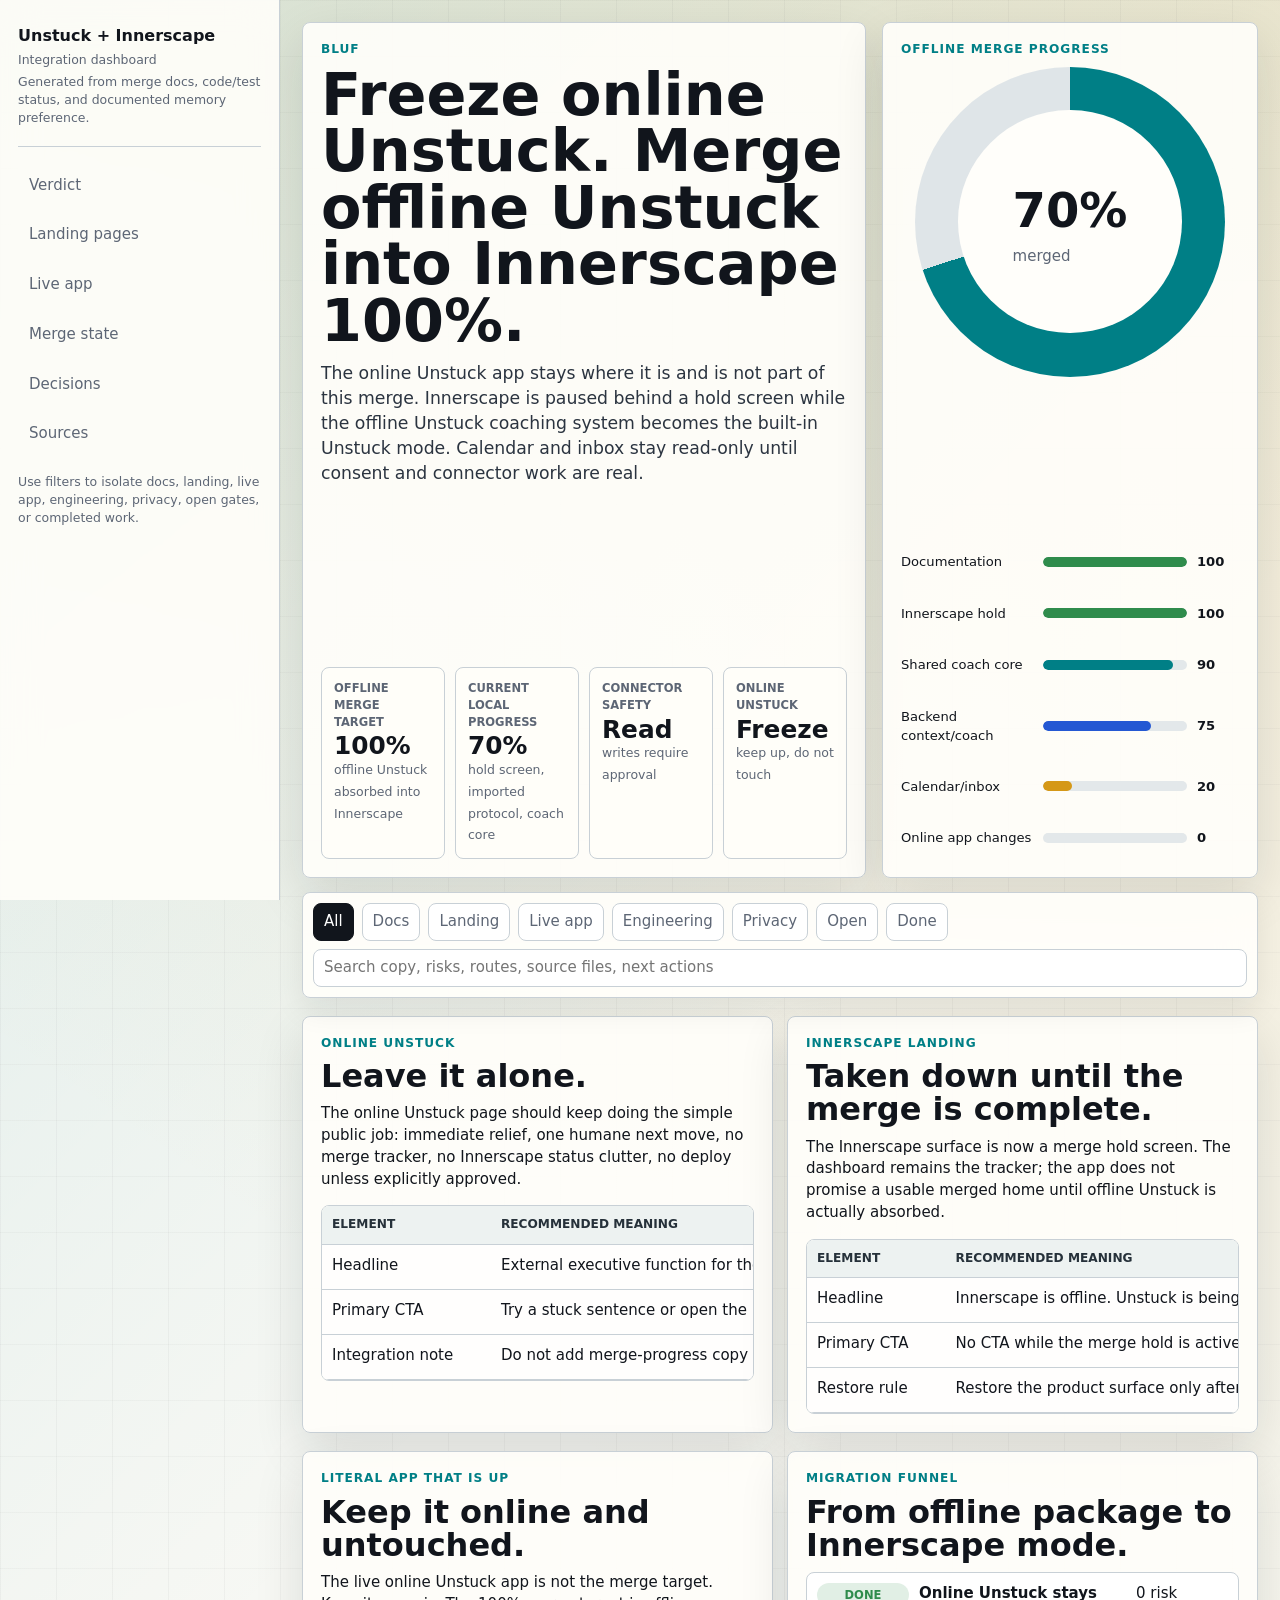
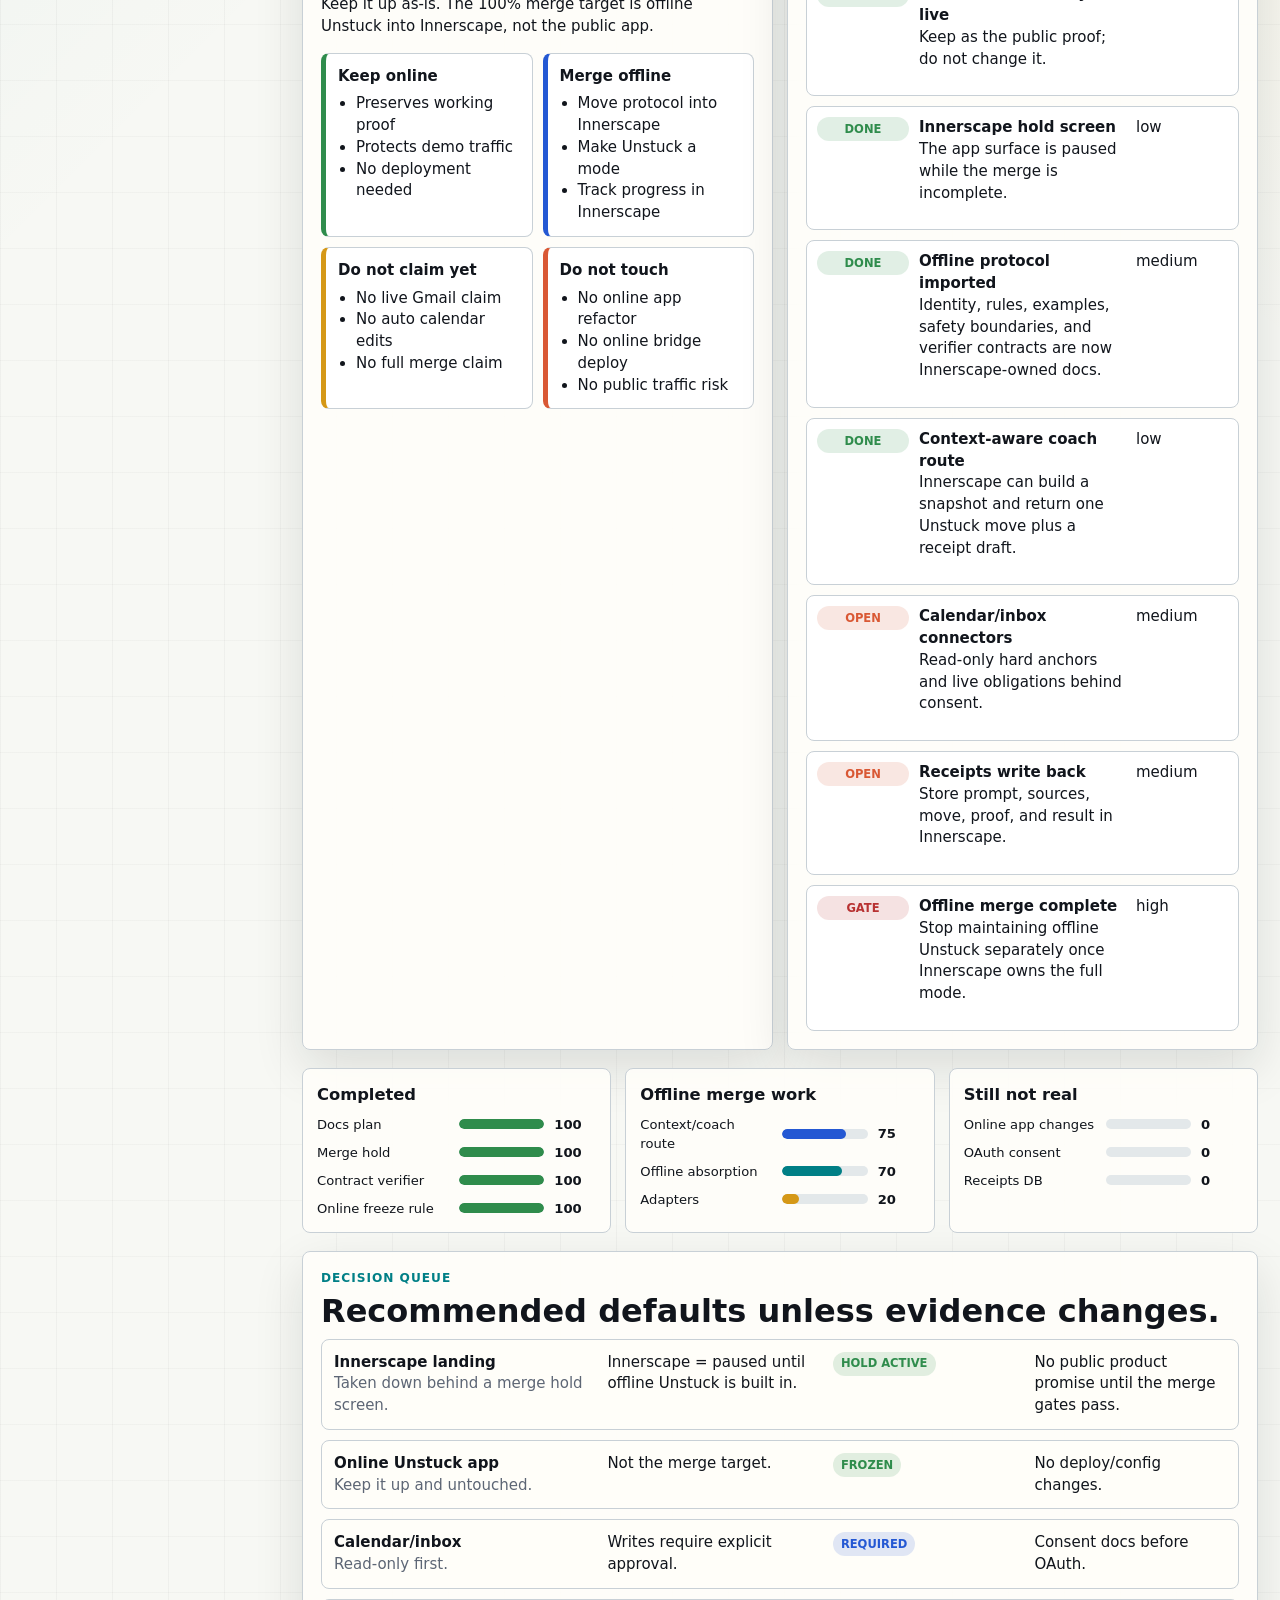
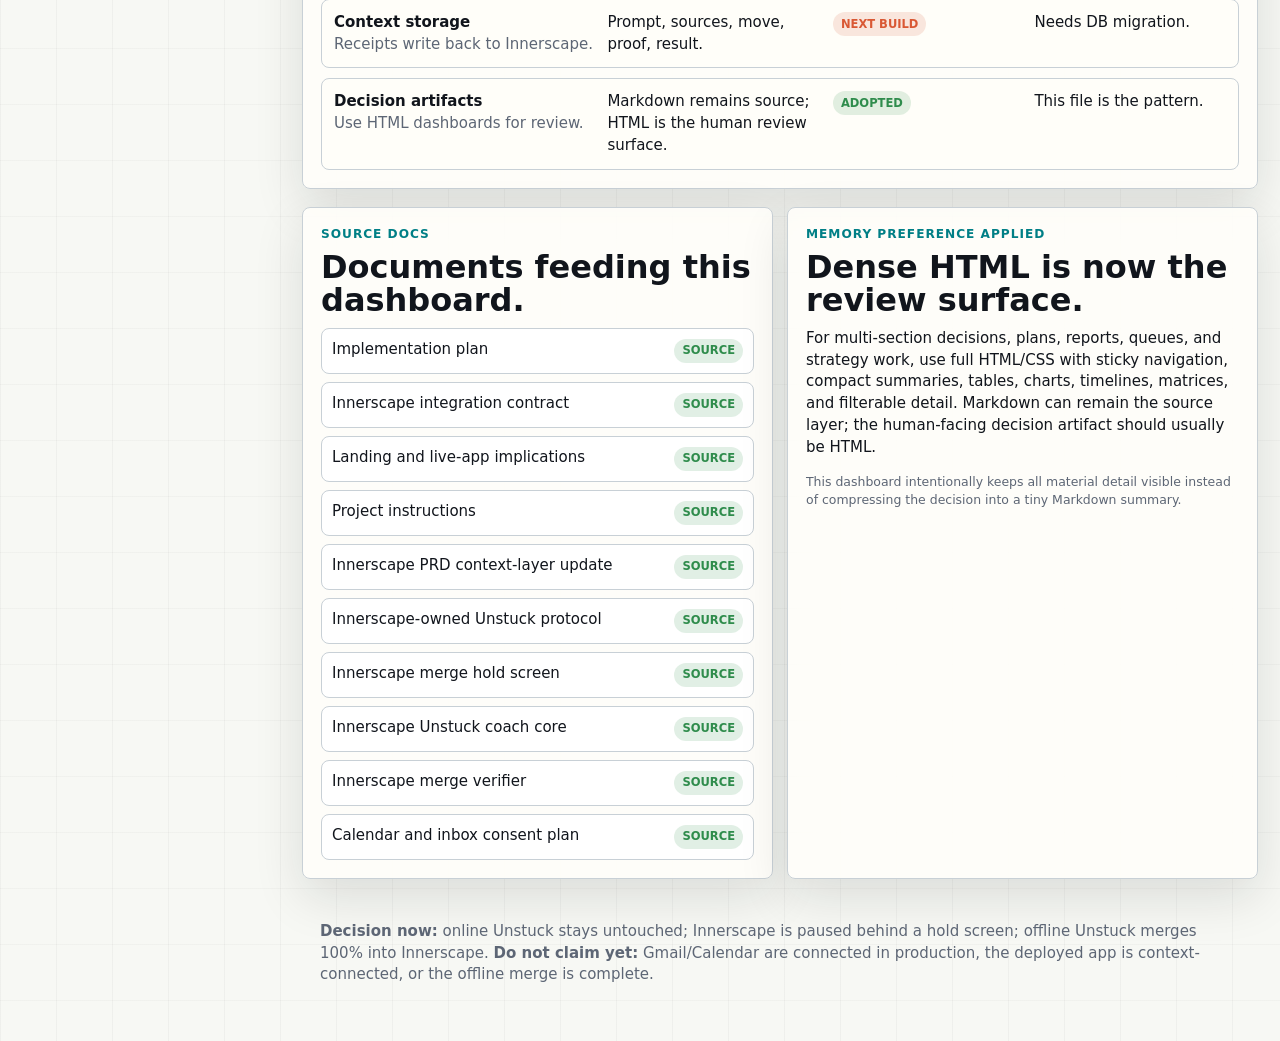
==== docs/integration-dashboard.html @ 38391c24 "docs: track innerscape hold for unstuck merge" ====
<!doctype html>
<html lang="en">
  <head>
    <meta charset="utf-8">
    <meta name="viewport" content="width=device-width, initial-scale=1">
    <title>Unstuck + Innerscape Integration Dashboard</title>
    <meta name="description" content="Filterable decision dashboard for the Unstuck Coach and Innerscape merge, landing pages, live app implications, documentation status, and implementation gates.">
    <style>
      :root {
        color-scheme: light;
        --bg: #f7f8f4;
        --paper: #fffefa;
        --ink: #11151c;
        --muted: #5d6675;
        --line: #c8d0d6;
        --line-strong: #74808a;
        --teal: #007f86;
        --blue: #2458d3;
        --saffron: #d59817;
        --coral: #d95834;
        --green: #2f8c4c;
        --red: #b83232;
        --violet: #6647a3;
        --shadow: 0 18px 50px rgba(17, 21, 28, 0.12);
        --radius: 8px;
        font-family: "Avenir Next", "Segoe UI", system-ui, sans-serif;
        letter-spacing: 0;
      }

      * {
        box-sizing: border-box;
      }

      html {
        scroll-behavior: smooth;
      }

      body {
        margin: 0;
        min-width: 320px;
        background:
          linear-gradient(90deg, rgba(17, 21, 28, 0.035) 1px, transparent 1px) 0 0 / 56px 56px,
          linear-gradient(180deg, rgba(17, 21, 28, 0.028) 1px, transparent 1px) 0 0 / 56px 56px,
          linear-gradient(135deg, rgba(0, 127, 134, 0.12), transparent 34%),
          linear-gradient(215deg, rgba(213, 152, 23, 0.16), transparent 38%),
          var(--bg);
        color: var(--ink);
        font-size: 15px;
        line-height: 1.45;
      }

      a {
        color: inherit;
      }

      button,
      input {
        font: inherit;
      }

      :focus-visible {
        outline: 3px solid rgba(36, 88, 211, 0.75);
        outline-offset: 3px;
      }

      .shell {
        display: grid;
        grid-template-columns: 280px minmax(0, 1fr);
        min-height: 100vh;
      }

      .rail {
        position: sticky;
        top: 0;
        height: 100vh;
        padding: 24px 18px;
        border-right: 1px solid var(--line);
        background: rgba(255, 254, 250, 0.9);
        backdrop-filter: blur(18px);
        overflow: auto;
      }

      .brand {
        display: grid;
        gap: 4px;
        padding-bottom: 18px;
        border-bottom: 1px solid var(--line);
      }

      .brand strong {
        font-size: 1rem;
      }

      .brand span,
      .rail-note,
      .fineprint {
        color: var(--muted);
        font-size: 0.78rem;
      }

      .rail nav {
        display: grid;
        gap: 8px;
        margin: 18px 0;
      }

      .rail a {
        padding: 9px 10px;
        border: 1px solid transparent;
        border-radius: var(--radius);
        text-decoration: none;
        color: var(--muted);
      }

      .rail a:hover {
        border-color: var(--line);
        background: #fff;
        color: var(--ink);
      }

      .content {
        padding: 22px;
      }

      .hero {
        display: grid;
        grid-template-columns: minmax(0, 1.2fr) minmax(360px, 0.8fr);
        gap: 16px;
        min-height: calc(100vh - 44px);
      }

      .panel,
      .summary-tile,
      .table-wrap,
      .decision-row,
      .chart-panel {
        border: 1px solid var(--line);
        border-radius: var(--radius);
        background: rgba(255, 254, 250, 0.92);
        box-shadow: var(--shadow);
      }

      .panel {
        padding: 18px;
      }

      .hero-main {
        display: flex;
        flex-direction: column;
        justify-content: space-between;
        min-height: 540px;
      }

      .kicker {
        margin: 0 0 8px;
        color: var(--teal);
        font-size: 0.76rem;
        font-weight: 800;
        letter-spacing: 0.08em;
        text-transform: uppercase;
      }

      h1,
      h2,
      h3,
      p {
        margin-top: 0;
      }

      h1 {
        max-width: 860px;
        margin-bottom: 12px;
        font-size: clamp(2.15rem, 4.6vw, 5.4rem);
        line-height: 0.96;
        letter-spacing: 0;
      }

      h2 {
        margin-bottom: 10px;
        font-size: clamp(1.55rem, 2.5vw, 2.8rem);
        line-height: 1.04;
      }

      h3 {
        margin-bottom: 8px;
        font-size: 1.02rem;
      }

      .lede {
        max-width: 820px;
        color: #2b3440;
        font-size: clamp(1rem, 1.35vw, 1.25rem);
      }

      .verdict-grid {
        display: grid;
        grid-template-columns: repeat(4, minmax(0, 1fr));
        gap: 10px;
        margin-top: 18px;
      }

      .summary-tile {
        padding: 12px;
        box-shadow: none;
      }

      .summary-tile span {
        display: block;
        color: var(--muted);
        font-size: 0.72rem;
        font-weight: 700;
        text-transform: uppercase;
      }

      .summary-tile strong {
        display: block;
        margin-top: 4px;
        font-size: 1.55rem;
        line-height: 1;
      }

      .summary-tile small {
        color: var(--muted);
      }

      .status-stack {
        display: grid;
        gap: 12px;
      }

      .progress-ring {
        --pct: 42;
        position: relative;
        width: min(310px, 100%);
        aspect-ratio: 1;
        margin: 4px auto 12px;
        border-radius: 50%;
        background: conic-gradient(var(--teal) calc(var(--pct) * 1%), #dfe5e8 0);
        display: grid;
        place-items: center;
      }

      .progress-ring::before {
        content: "";
        width: 72%;
        aspect-ratio: 1;
        border-radius: 50%;
        background: var(--paper);
        position: absolute;
      }

      .progress-ring strong {
        position: relative;
        z-index: 1;
        font-size: 3rem;
      }

      .progress-ring span {
        position: relative;
        z-index: 1;
        display: block;
        color: var(--muted);
      }

      .bars {
        display: grid;
        gap: 9px;
      }

      .bar-row {
        display: grid;
        grid-template-columns: 132px 1fr 42px;
        gap: 10px;
        align-items: center;
        font-size: 0.82rem;
      }

      .bar {
        height: 10px;
        border-radius: 999px;
        background: #e3e8ea;
        overflow: hidden;
      }

      .bar span {
        display: block;
        width: var(--value);
        height: 100%;
        border-radius: inherit;
        background: var(--color, var(--teal));
      }

      .toolbar {
        position: sticky;
        top: 0;
        z-index: 5;
        display: flex;
        flex-wrap: wrap;
        gap: 8px;
        align-items: center;
        margin: 14px 0;
        padding: 10px;
        border: 1px solid var(--line);
        border-radius: var(--radius);
        background: rgba(255, 254, 250, 0.94);
        box-shadow: 0 12px 30px rgba(17, 21, 28, 0.08);
        backdrop-filter: blur(18px);
      }

      .toolbar button {
        min-height: 34px;
        padding: 7px 10px;
        border: 1px solid var(--line);
        border-radius: var(--radius);
        background: #fff;
        color: var(--muted);
        cursor: pointer;
      }

      .toolbar button[aria-pressed="true"] {
        border-color: var(--ink);
        background: var(--ink);
        color: #fff;
      }

      .toolbar input {
        min-width: min(340px, 100%);
        flex: 1;
        min-height: 34px;
        padding: 7px 10px;
        border: 1px solid var(--line);
        border-radius: var(--radius);
        background: #fff;
      }

      .section {
        margin-top: 18px;
      }

      .grid-2 {
        display: grid;
        grid-template-columns: repeat(2, minmax(0, 1fr));
        gap: 14px;
      }

      .grid-3 {
        display: grid;
        grid-template-columns: repeat(3, minmax(0, 1fr));
        gap: 14px;
      }

      .chart-panel {
        padding: 14px;
        box-shadow: none;
      }

      .matrix {
        display: grid;
        grid-template-columns: 1fr 1fr;
        gap: 10px;
      }

      .quadrant {
        min-height: 142px;
        padding: 12px;
        border: 1px solid var(--line);
        border-left: 5px solid var(--color);
        border-radius: var(--radius);
        background: #fff;
      }

      .quadrant strong {
        display: block;
        margin-bottom: 6px;
      }

      .quadrant ul {
        margin: 0;
        padding-left: 18px;
      }

      .timeline {
        display: grid;
        gap: 10px;
      }

      .timeline-item {
        display: grid;
        grid-template-columns: 92px 1fr 92px;
        gap: 10px;
        align-items: start;
        padding: 10px;
        border: 1px solid var(--line);
        border-radius: var(--radius);
        background: #fff;
      }

      .pill {
        display: inline-flex;
        align-items: center;
        justify-content: center;
        min-height: 24px;
        padding: 3px 8px;
        border-radius: 999px;
        background: #e7ecef;
        color: var(--ink);
        font-size: 0.72rem;
        font-weight: 800;
        text-transform: uppercase;
      }

      .pill.done {
        background: rgba(47, 140, 76, 0.14);
        color: var(--green);
      }

      .pill.open {
        background: rgba(213, 88, 52, 0.14);
        color: var(--coral);
      }

      .pill.blocked {
        background: rgba(184, 50, 50, 0.14);
        color: var(--red);
      }

      .pill.next {
        background: rgba(36, 88, 211, 0.14);
        color: var(--blue);
      }

      .decision-list {
        display: grid;
        gap: 10px;
      }

      .decision-row {
        display: grid;
        grid-template-columns: 1.1fr 0.9fr 0.8fr 0.8fr;
        gap: 10px;
        align-items: start;
        padding: 12px;
        box-shadow: none;
      }

      .decision-row p {
        margin-bottom: 0;
        color: var(--muted);
      }

      .table-wrap {
        overflow: auto;
        box-shadow: none;
      }

      table {
        width: 100%;
        border-collapse: collapse;
        min-width: 860px;
      }

      th,
      td {
        padding: 10px;
        border-bottom: 1px solid var(--line);
        text-align: left;
        vertical-align: top;
      }

      th {
        position: sticky;
        top: 0;
        z-index: 1;
        background: #edf2f1;
        color: #26313a;
        font-size: 0.76rem;
        text-transform: uppercase;
      }

      td {
        background: rgba(255, 255, 255, 0.7);
      }

      .source-list {
        display: grid;
        gap: 8px;
      }

      .source-list a {
        display: grid;
        grid-template-columns: 1fr auto;
        gap: 10px;
        padding: 10px;
        border: 1px solid var(--line);
        border-radius: var(--radius);
        background: #fff;
        text-decoration: none;
      }

      .filter-hidden {
        display: none !important;
      }

      .foot {
        margin-top: 24px;
        padding: 18px;
        color: var(--muted);
      }

      @media (max-width: 1080px) {
        .shell {
          grid-template-columns: 1fr;
        }

        .rail {
          position: relative;
          height: auto;
          border-right: 0;
          border-bottom: 1px solid var(--line);
        }

        .rail nav {
          grid-template-columns: repeat(4, minmax(0, 1fr));
        }

        .hero,
        .grid-2,
        .grid-3 {
          grid-template-columns: 1fr;
        }

        .hero-main {
          min-height: auto;
        }
      }

      @media (max-width: 720px) {
        .content {
          padding: 12px;
        }

        .verdict-grid,
        .rail nav {
          grid-template-columns: 1fr 1fr;
        }

        .decision-row,
        .timeline-item {
          grid-template-columns: 1fr;
        }

        .matrix {
          grid-template-columns: 1fr;
        }

        .bar-row {
          grid-template-columns: 1fr;
          gap: 5px;
        }
      }
    </style>
  </head>
  <body>
    <div class="shell">
      <aside class="rail">
        <div class="brand">
          <strong>Unstuck + Innerscape</strong>
          <span>Integration dashboard</span>
          <span>Generated from merge docs, code/test status, and documented memory preference.</span>
        </div>
        <nav aria-label="Dashboard sections">
          <a href="#verdict">Verdict</a>
          <a href="#landing">Landing pages</a>
          <a href="#live-app">Live app</a>
          <a href="#merge">Merge state</a>
          <a href="#decisions">Decisions</a>
          <a href="#sources">Sources</a>
        </nav>
        <p class="rail-note">Use filters to isolate docs, landing, live app, engineering, privacy, open gates, or completed work.</p>
      </aside>

      <main class="content">
        <section id="verdict" class="hero">
          <div class="panel hero-main" data-tags="product landing live engineering privacy open docs">
            <div>
              <p class="kicker">BLUF</p>
              <h1>Freeze online Unstuck. Merge offline Unstuck into Innerscape 100%.</h1>
              <p class="lede">The online Unstuck app stays where it is and is not part of this merge. Innerscape is paused behind a hold screen while the offline Unstuck coaching system becomes the built-in Unstuck mode. Calendar and inbox stay read-only until consent and connector work are real.</p>
            </div>
            <div class="verdict-grid" aria-label="Topline metrics">
              <div class="summary-tile"><span>Offline merge target</span><strong>100%</strong><small>offline Unstuck absorbed into Innerscape</small></div>
              <div class="summary-tile"><span>Current local progress</span><strong>70%</strong><small>hold screen, imported protocol, coach core</small></div>
              <div class="summary-tile"><span>Connector safety</span><strong>Read</strong><small>writes require approval</small></div>
              <div class="summary-tile"><span>Online Unstuck</span><strong>Freeze</strong><small>keep up, do not touch</small></div>
            </div>
          </div>

          <div class="panel status-stack" data-tags="engineering live open">
            <div>
              <p class="kicker">Offline merge progress</p>
              <div class="progress-ring" style="--pct:70" aria-label="70 percent merged">
                <div><strong>70%</strong><span>merged</span></div>
              </div>
            </div>
            <div class="bars" aria-label="Merge readiness bars">
              <div class="bar-row"><span>Documentation</span><div class="bar"><span style="--value:100%;--color:var(--green)"></span></div><strong>100</strong></div>
              <div class="bar-row"><span>Innerscape hold</span><div class="bar"><span style="--value:100%;--color:var(--green)"></span></div><strong>100</strong></div>
              <div class="bar-row"><span>Shared coach core</span><div class="bar"><span style="--value:90%;--color:var(--teal)"></span></div><strong>90</strong></div>
              <div class="bar-row"><span>Backend context/coach</span><div class="bar"><span style="--value:75%;--color:var(--blue)"></span></div><strong>75</strong></div>
              <div class="bar-row"><span>Calendar/inbox</span><div class="bar"><span style="--value:20%;--color:var(--saffron)"></span></div><strong>20</strong></div>
              <div class="bar-row"><span>Online app changes</span><div class="bar"><span style="--value:0%;--color:var(--red)"></span></div><strong>0</strong></div>
            </div>
          </div>
        </section>

        <div class="toolbar" aria-label="Dashboard filters">
          <button type="button" data-filter="all" aria-pressed="true">All</button>
          <button type="button" data-filter="docs" aria-pressed="false">Docs</button>
          <button type="button" data-filter="landing" aria-pressed="false">Landing</button>
          <button type="button" data-filter="live" aria-pressed="false">Live app</button>
          <button type="button" data-filter="engineering" aria-pressed="false">Engineering</button>
          <button type="button" data-filter="privacy" aria-pressed="false">Privacy</button>
          <button type="button" data-filter="open" aria-pressed="false">Open</button>
          <button type="button" data-filter="done" aria-pressed="false">Done</button>
          <input id="search" type="search" placeholder="Search copy, risks, routes, source files, next actions">
        </div>

        <section id="landing" class="section grid-2">
          <div class="panel" data-tags="landing product open docs">
            <p class="kicker">Online Unstuck</p>
            <h2>Leave it alone.</h2>
            <p>The online Unstuck page should keep doing the simple public job: immediate relief, one humane next move, no merge tracker, no Innerscape status clutter, no deploy unless explicitly approved.</p>
            <div class="table-wrap">
              <table>
                <thead><tr><th>Element</th><th>Recommended meaning</th><th>Status</th></tr></thead>
                <tbody>
                  <tr><td>Headline</td><td>External executive function for the moment you are stuck.</td><td><span class="pill done">unchanged</span></td></tr>
                  <tr><td>Primary CTA</td><td>Try a stuck sentence or open the live coach.</td><td><span class="pill done">keep</span></td></tr>
                  <tr><td>Integration note</td><td>Do not add merge-progress copy to the online app.</td><td><span class="pill blocked">freeze</span></td></tr>
                </tbody>
              </table>
            </div>
          </div>

          <div class="panel" data-tags="landing product done docs">
            <p class="kicker">Innerscape landing</p>
            <h2>Taken down until the merge is complete.</h2>
            <p>The Innerscape surface is now a merge hold screen. The dashboard remains the tracker; the app does not promise a usable merged home until offline Unstuck is actually absorbed.</p>
            <div class="table-wrap">
              <table>
                <thead><tr><th>Element</th><th>Recommended meaning</th><th>Status</th></tr></thead>
                <tbody>
                  <tr><td>Headline</td><td>Innerscape is offline. Unstuck is being merged into Innerscape.</td><td><span class="pill done">active</span></td></tr>
                  <tr><td>Primary CTA</td><td>No CTA while the merge hold is active.</td><td><span class="pill blocked">paused</span></td></tr>
                  <tr><td>Restore rule</td><td>Restore the product surface only after the merge gates pass.</td><td><span class="pill open">gate</span></td></tr>
                </tbody>
              </table>
            </div>
          </div>
        </section>

        <section id="live-app" class="section grid-2">
          <div class="panel" data-tags="live product privacy open">
            <p class="kicker">Literal app that is up</p>
            <h2>Keep it online and untouched.</h2>
            <p>The live online Unstuck app is not the merge target. Keep it up as-is. The 100% merge target is offline Unstuck into Innerscape, not the public app.</p>
            <div class="matrix" aria-label="Live app decision matrix">
              <div class="quadrant" style="--color:var(--green)"><strong>Keep online</strong><ul><li>Preserves working proof</li><li>Protects demo traffic</li><li>No deployment needed</li></ul></div>
              <div class="quadrant" style="--color:var(--blue)"><strong>Merge offline</strong><ul><li>Move protocol into Innerscape</li><li>Make Unstuck a mode</li><li>Track progress in Innerscape</li></ul></div>
              <div class="quadrant" style="--color:var(--saffron)"><strong>Do not claim yet</strong><ul><li>No live Gmail claim</li><li>No auto calendar edits</li><li>No full merge claim</li></ul></div>
              <div class="quadrant" style="--color:var(--coral)"><strong>Do not touch</strong><ul><li>No online app refactor</li><li>No online bridge deploy</li><li>No public traffic risk</li></ul></div>
            </div>
          </div>

          <div class="panel" data-tags="live engineering open">
            <p class="kicker">Migration funnel</p>
            <h2>From offline package to Innerscape mode.</h2>
            <div class="timeline">
              <div class="timeline-item"><span class="pill done">done</span><div><strong>Online Unstuck stays live</strong><p>Keep as the public proof; do not change it.</p></div><span>0 risk</span></div>
              <div class="timeline-item"><span class="pill done">done</span><div><strong>Innerscape hold screen</strong><p>The app surface is paused while the merge is incomplete.</p></div><span>low</span></div>
              <div class="timeline-item"><span class="pill done">done</span><div><strong>Offline protocol imported</strong><p>Identity, rules, examples, safety boundaries, and verifier contracts are now Innerscape-owned docs.</p></div><span>medium</span></div>
              <div class="timeline-item"><span class="pill done">done</span><div><strong>Context-aware coach route</strong><p>Innerscape can build a snapshot and return one Unstuck move plus a receipt draft.</p></div><span>low</span></div>
              <div class="timeline-item"><span class="pill open">open</span><div><strong>Calendar/inbox connectors</strong><p>Read-only hard anchors and live obligations behind consent.</p></div><span>medium</span></div>
              <div class="timeline-item"><span class="pill open">open</span><div><strong>Receipts write back</strong><p>Store prompt, sources, move, proof, and result in Innerscape.</p></div><span>medium</span></div>
              <div class="timeline-item"><span class="pill blocked">gate</span><div><strong>Offline merge complete</strong><p>Stop maintaining offline Unstuck separately once Innerscape owns the full mode.</p></div><span>high</span></div>
            </div>
          </div>
        </section>

        <section id="merge" class="section grid-3">
          <div class="chart-panel" data-tags="engineering done"><h3>Completed</h3><div class="bars"><div class="bar-row"><span>Docs plan</span><div class="bar"><span style="--value:100%;--color:var(--green)"></span></div><strong>100</strong></div><div class="bar-row"><span>Merge hold</span><div class="bar"><span style="--value:100%;--color:var(--green)"></span></div><strong>100</strong></div><div class="bar-row"><span>Contract verifier</span><div class="bar"><span style="--value:100%;--color:var(--green)"></span></div><strong>100</strong></div><div class="bar-row"><span>Online freeze rule</span><div class="bar"><span style="--value:100%;--color:var(--green)"></span></div><strong>100</strong></div></div></div>
          <div class="chart-panel" data-tags="engineering open"><h3>Offline merge work</h3><div class="bars"><div class="bar-row"><span>Context/coach route</span><div class="bar"><span style="--value:75%;--color:var(--blue)"></span></div><strong>75</strong></div><div class="bar-row"><span>Offline absorption</span><div class="bar"><span style="--value:70%;--color:var(--teal)"></span></div><strong>70</strong></div><div class="bar-row"><span>Adapters</span><div class="bar"><span style="--value:20%;--color:var(--saffron)"></span></div><strong>20</strong></div></div></div>
          <div class="chart-panel" data-tags="engineering live open privacy"><h3>Still not real</h3><div class="bars"><div class="bar-row"><span>Online app changes</span><div class="bar"><span style="--value:0%;--color:var(--red)"></span></div><strong>0</strong></div><div class="bar-row"><span>OAuth consent</span><div class="bar"><span style="--value:0%;--color:var(--red)"></span></div><strong>0</strong></div><div class="bar-row"><span>Receipts DB</span><div class="bar"><span style="--value:0%;--color:var(--red)"></span></div><strong>0</strong></div></div></div>
        </section>

        <section id="decisions" class="section panel" data-tags="product landing live engineering privacy open docs">
          <p class="kicker">Decision queue</p>
          <h2>Recommended defaults unless evidence changes.</h2>
          <div class="decision-list">
            <div class="decision-row" data-tags="landing done"><div><strong>Innerscape landing</strong><p>Taken down behind a merge hold screen.</p></div><div>Innerscape = paused until offline Unstuck is built in.</div><div><span class="pill done">hold active</span></div><div>No public product promise until the merge gates pass.</div></div>
            <div class="decision-row" data-tags="live open done"><div><strong>Online Unstuck app</strong><p>Keep it up and untouched.</p></div><div>Not the merge target.</div><div><span class="pill done">frozen</span></div><div>No deploy/config changes.</div></div>
            <div class="decision-row" data-tags="privacy open"><div><strong>Calendar/inbox</strong><p>Read-only first.</p></div><div>Writes require explicit approval.</div><div><span class="pill next">required</span></div><div>Consent docs before OAuth.</div></div>
            <div class="decision-row" data-tags="engineering open"><div><strong>Context storage</strong><p>Receipts write back to Innerscape.</p></div><div>Prompt, sources, move, proof, result.</div><div><span class="pill open">next build</span></div><div>Needs DB migration.</div></div>
            <div class="decision-row" data-tags="docs done"><div><strong>Decision artifacts</strong><p>Use HTML dashboards for review.</p></div><div>Markdown remains source; HTML is the human review surface.</div><div><span class="pill done">adopted</span></div><div>This file is the pattern.</div></div>
          </div>
        </section>

        <section id="sources" class="section grid-2">
          <div class="panel" data-tags="docs done">
            <p class="kicker">Source docs</p>
            <h2>Documents feeding this dashboard.</h2>
            <div class="source-list">
              <a href="./plans/2026-06-02-innerscape-unstuck-context-integration.md"><span>Implementation plan</span><span class="pill done">source</span></a>
              <a href="../reference/innerscape-integration.md"><span>Innerscape integration contract</span><span class="pill done">source</span></a>
              <a href="../reference/landing-live-app-implications.md"><span>Landing and live-app implications</span><span class="pill done">source</span></a>
              <a href="../PROJECT_INSTRUCTIONS.md"><span>Project instructions</span><span class="pill done">source</span></a>
              <a href="file:///Users/simongonzalezdecruz/workspaces/kyanite-labs/Innerscape/.worktrees/codex-innerscape-unstuck-context/PRD.md"><span>Innerscape PRD context-layer update</span><span class="pill done">source</span></a>
              <a href="file:///Users/simongonzalezdecruz/workspaces/kyanite-labs/Innerscape/.worktrees/codex-innerscape-unstuck-context/docs/unstuck/README.md"><span>Innerscape-owned Unstuck protocol</span><span class="pill done">source</span></a>
              <a href="file:///Users/simongonzalezdecruz/workspaces/kyanite-labs/Innerscape/.worktrees/codex-innerscape-unstuck-context/apps/mobile/components/MergeHoldScreen.tsx"><span>Innerscape merge hold screen</span><span class="pill done">source</span></a>
              <a href="file:///Users/simongonzalezdecruz/workspaces/kyanite-labs/Innerscape/.worktrees/codex-innerscape-unstuck-context/packages/shared/src/unstuck-coach.ts"><span>Innerscape Unstuck coach core</span><span class="pill done">source</span></a>
              <a href="file:///Users/simongonzalezdecruz/workspaces/kyanite-labs/Innerscape/.worktrees/codex-innerscape-unstuck-context/scripts/verify-unstuck-merge.mjs"><span>Innerscape merge verifier</span><span class="pill done">source</span></a>
              <a href="file:///Users/simongonzalezdecruz/workspaces/kyanite-labs/Innerscape/.worktrees/codex-innerscape-unstuck-context/docs/plans/2026-06-02-calendar-inbox-consent.md"><span>Calendar and inbox consent plan</span><span class="pill done">source</span></a>
            </div>
          </div>

          <div class="panel" data-tags="docs privacy done">
            <p class="kicker">Memory preference applied</p>
            <h2>Dense HTML is now the review surface.</h2>
            <p>For multi-section decisions, plans, reports, queues, and strategy work, use full HTML/CSS with sticky navigation, compact summaries, tables, charts, timelines, matrices, and filterable detail. Markdown can remain the source layer; the human-facing decision artifact should usually be HTML.</p>
            <p class="fineprint">This dashboard intentionally keeps all material detail visible instead of compressing the decision into a tiny Markdown summary.</p>
          </div>
        </section>

        <section class="foot" data-tags="docs">
          <p><strong>Decision now:</strong> online Unstuck stays untouched; Innerscape is paused behind a hold screen; offline Unstuck merges 100% into Innerscape. <strong>Do not claim yet:</strong> Gmail/Calendar are connected in production, the deployed app is context-connected, or the offline merge is complete.</p>
        </section>
      </main>
    </div>

    <script>
      const filterButtons = Array.from(document.querySelectorAll('[data-filter]'));
      const searchable = Array.from(document.querySelectorAll('[data-tags]'));
      const search = document.getElementById('search');
      let activeFilter = 'all';

      function applyFilters() {
        const query = search.value.trim().toLowerCase();
        for (const node of searchable) {
          const tags = node.dataset.tags.split(/\s+/);
          const matchesFilter = activeFilter === 'all' || tags.includes(activeFilter);
          const matchesSearch = !query || node.textContent.toLowerCase().includes(query);
          node.classList.toggle('filter-hidden', !(matchesFilter && matchesSearch));
        }
      }

      for (const button of filterButtons) {
        button.addEventListener('click', () => {
          activeFilter = button.dataset.filter;
          for (const other of filterButtons) {
            other.setAttribute('aria-pressed', String(other === button));
          }
          applyFilters();
        });
      }

      search.addEventListener('input', applyFilters);
    </script>
  </body>
</html>
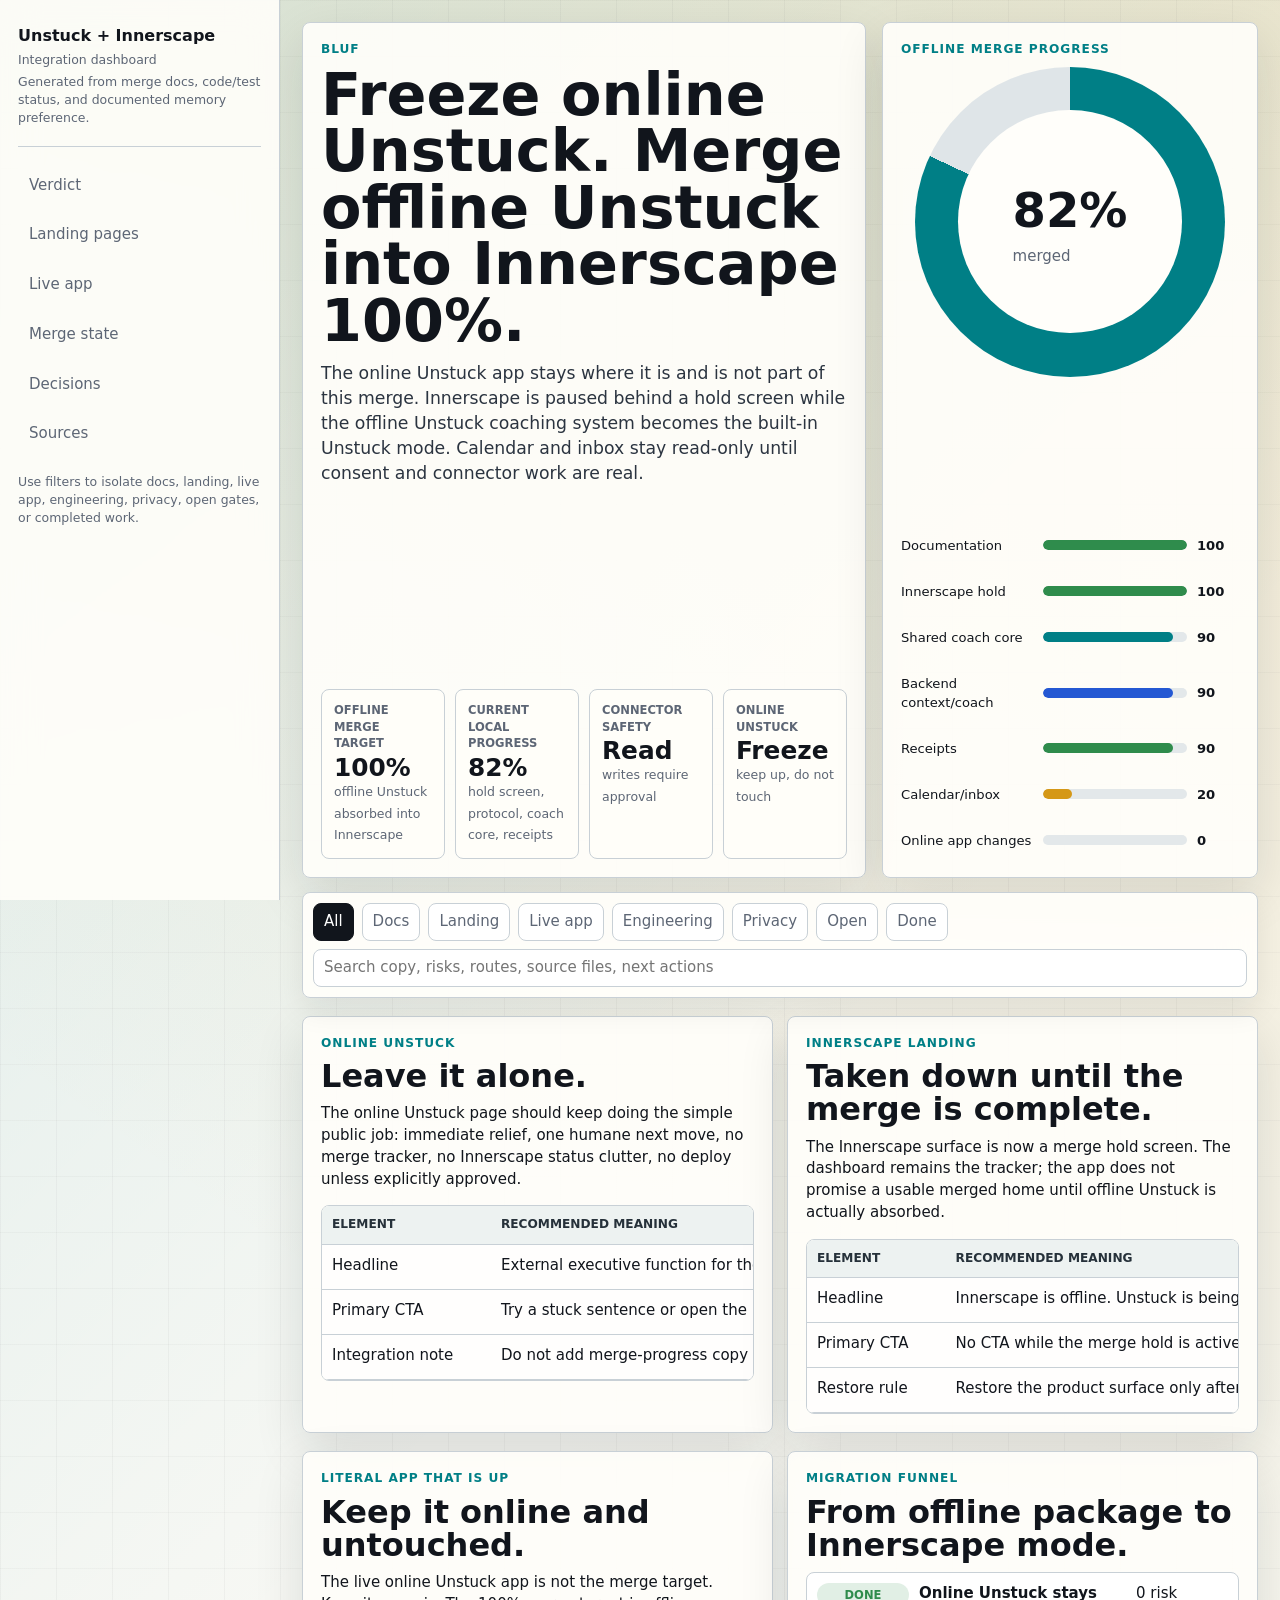
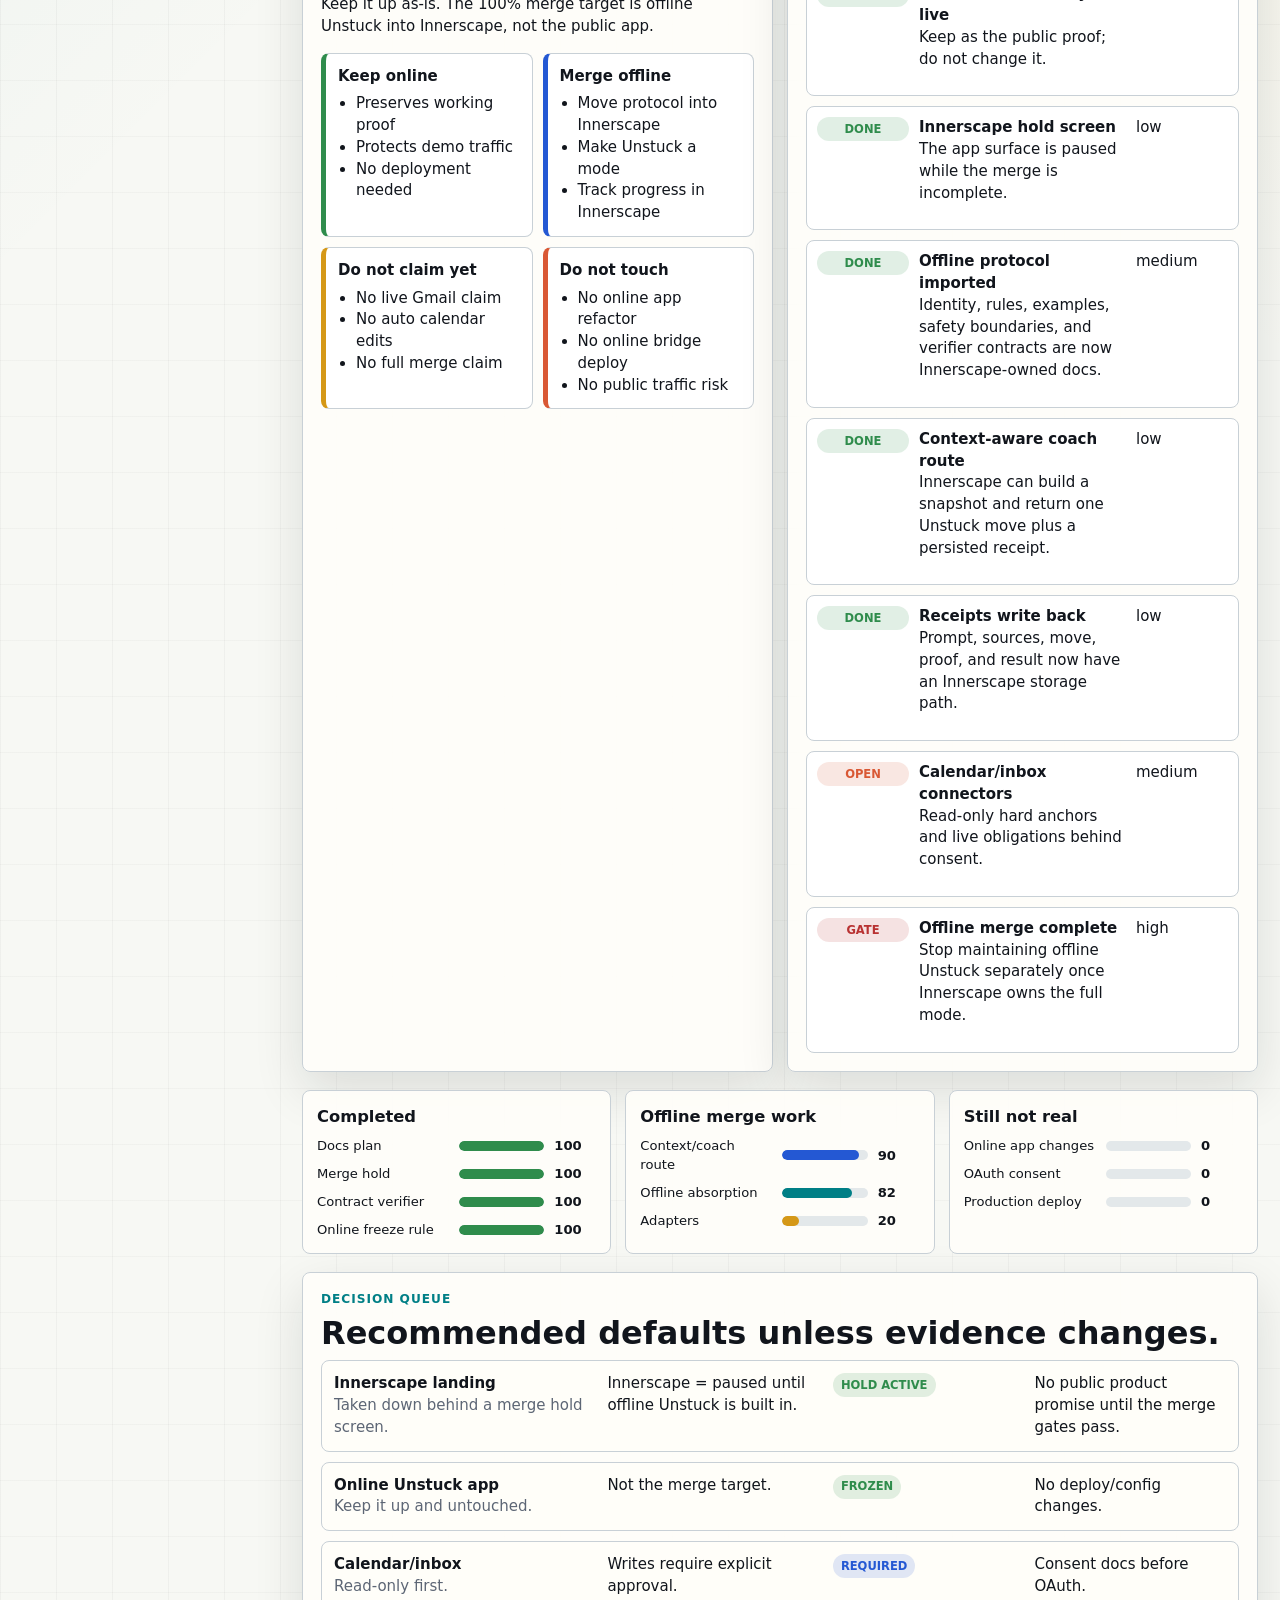
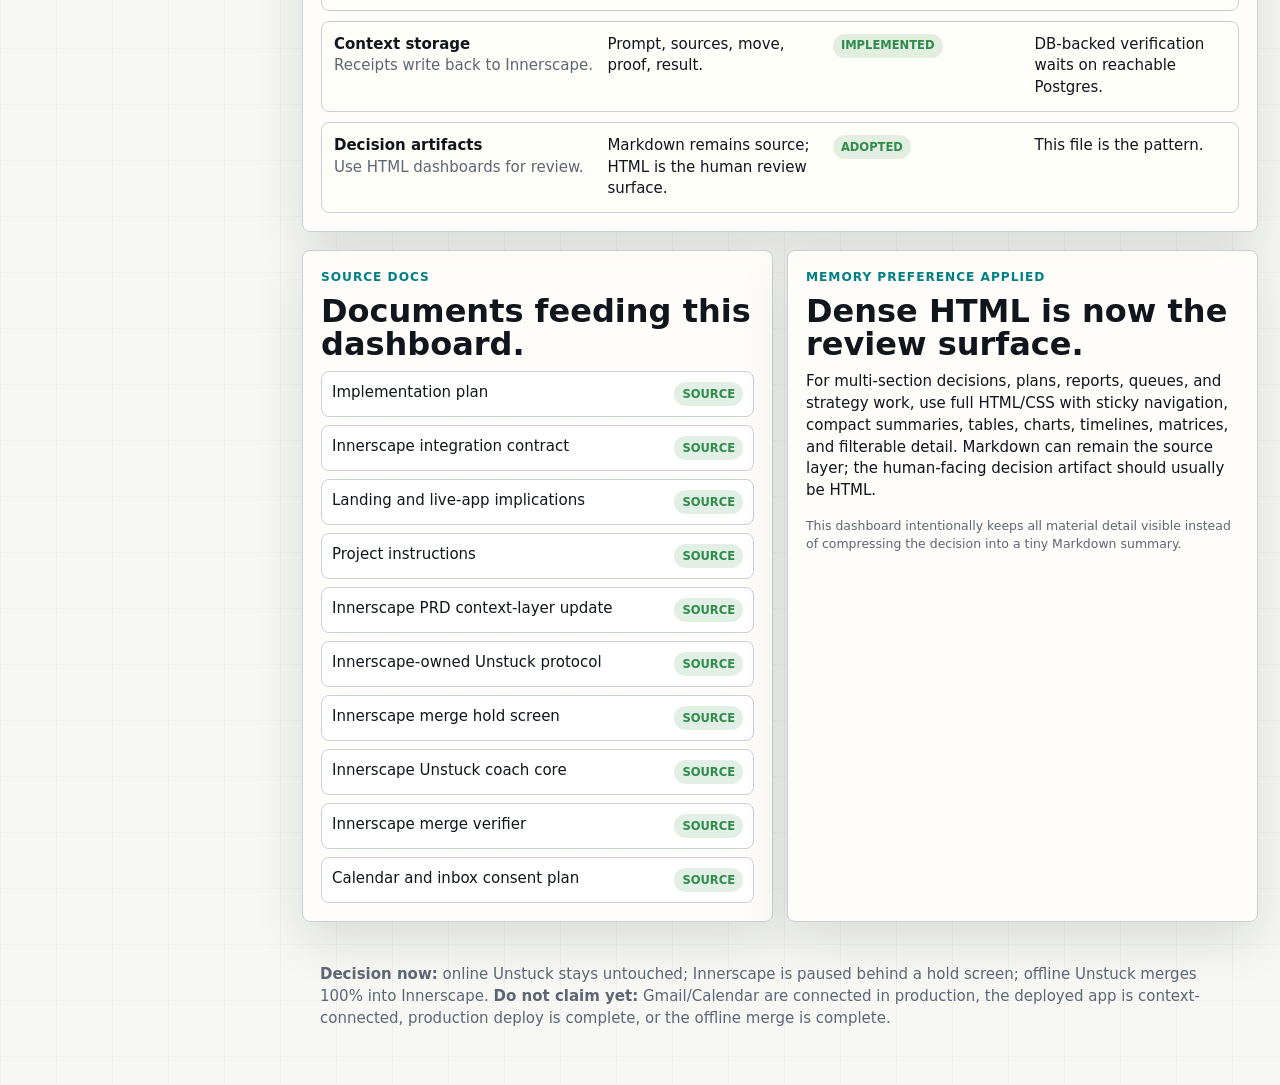
==== commit 5d1f04d7: "docs: mark unstuck receipt merge progress" ====
--- a/docs/integration-dashboard.html
+++ b/docs/integration-dashboard.html
@@ -589,7 +589,7 @@
             </div>
             <div class="verdict-grid" aria-label="Topline metrics">
               <div class="summary-tile"><span>Offline merge target</span><strong>100%</strong><small>offline Unstuck absorbed into Innerscape</small></div>
-              <div class="summary-tile"><span>Current local progress</span><strong>70%</strong><small>hold screen, imported protocol, coach core</small></div>
+              <div class="summary-tile"><span>Current local progress</span><strong>82%</strong><small>hold screen, protocol, coach core, receipts</small></div>
               <div class="summary-tile"><span>Connector safety</span><strong>Read</strong><small>writes require approval</small></div>
               <div class="summary-tile"><span>Online Unstuck</span><strong>Freeze</strong><small>keep up, do not touch</small></div>
             </div>
@@ -598,15 +598,16 @@
           <div class="panel status-stack" data-tags="engineering live open">
             <div>
               <p class="kicker">Offline merge progress</p>
-              <div class="progress-ring" style="--pct:70" aria-label="70 percent merged">
-                <div><strong>70%</strong><span>merged</span></div>
+              <div class="progress-ring" style="--pct:82" aria-label="82 percent merged">
+                <div><strong>82%</strong><span>merged</span></div>
               </div>
             </div>
             <div class="bars" aria-label="Merge readiness bars">
               <div class="bar-row"><span>Documentation</span><div class="bar"><span style="--value:100%;--color:var(--green)"></span></div><strong>100</strong></div>
               <div class="bar-row"><span>Innerscape hold</span><div class="bar"><span style="--value:100%;--color:var(--green)"></span></div><strong>100</strong></div>
               <div class="bar-row"><span>Shared coach core</span><div class="bar"><span style="--value:90%;--color:var(--teal)"></span></div><strong>90</strong></div>
-              <div class="bar-row"><span>Backend context/coach</span><div class="bar"><span style="--value:75%;--color:var(--blue)"></span></div><strong>75</strong></div>
+              <div class="bar-row"><span>Backend context/coach</span><div class="bar"><span style="--value:90%;--color:var(--blue)"></span></div><strong>90</strong></div>
+              <div class="bar-row"><span>Receipts</span><div class="bar"><span style="--value:90%;--color:var(--green)"></span></div><strong>90</strong></div>
               <div class="bar-row"><span>Calendar/inbox</span><div class="bar"><span style="--value:20%;--color:var(--saffron)"></span></div><strong>20</strong></div>
               <div class="bar-row"><span>Online app changes</span><div class="bar"><span style="--value:0%;--color:var(--red)"></span></div><strong>0</strong></div>
             </div>
@@ -679,9 +680,9 @@
               <div class="timeline-item"><span class="pill done">done</span><div><strong>Online Unstuck stays live</strong><p>Keep as the public proof; do not change it.</p></div><span>0 risk</span></div>
               <div class="timeline-item"><span class="pill done">done</span><div><strong>Innerscape hold screen</strong><p>The app surface is paused while the merge is incomplete.</p></div><span>low</span></div>
               <div class="timeline-item"><span class="pill done">done</span><div><strong>Offline protocol imported</strong><p>Identity, rules, examples, safety boundaries, and verifier contracts are now Innerscape-owned docs.</p></div><span>medium</span></div>
-              <div class="timeline-item"><span class="pill done">done</span><div><strong>Context-aware coach route</strong><p>Innerscape can build a snapshot and return one Unstuck move plus a receipt draft.</p></div><span>low</span></div>
+              <div class="timeline-item"><span class="pill done">done</span><div><strong>Context-aware coach route</strong><p>Innerscape can build a snapshot and return one Unstuck move plus a persisted receipt.</p></div><span>low</span></div>
+              <div class="timeline-item"><span class="pill done">done</span><div><strong>Receipts write back</strong><p>Prompt, sources, move, proof, and result now have an Innerscape storage path.</p></div><span>low</span></div>
               <div class="timeline-item"><span class="pill open">open</span><div><strong>Calendar/inbox connectors</strong><p>Read-only hard anchors and live obligations behind consent.</p></div><span>medium</span></div>
-              <div class="timeline-item"><span class="pill open">open</span><div><strong>Receipts write back</strong><p>Store prompt, sources, move, proof, and result in Innerscape.</p></div><span>medium</span></div>
               <div class="timeline-item"><span class="pill blocked">gate</span><div><strong>Offline merge complete</strong><p>Stop maintaining offline Unstuck separately once Innerscape owns the full mode.</p></div><span>high</span></div>
             </div>
           </div>
@@ -689,8 +690,8 @@
 
         <section id="merge" class="section grid-3">
           <div class="chart-panel" data-tags="engineering done"><h3>Completed</h3><div class="bars"><div class="bar-row"><span>Docs plan</span><div class="bar"><span style="--value:100%;--color:var(--green)"></span></div><strong>100</strong></div><div class="bar-row"><span>Merge hold</span><div class="bar"><span style="--value:100%;--color:var(--green)"></span></div><strong>100</strong></div><div class="bar-row"><span>Contract verifier</span><div class="bar"><span style="--value:100%;--color:var(--green)"></span></div><strong>100</strong></div><div class="bar-row"><span>Online freeze rule</span><div class="bar"><span style="--value:100%;--color:var(--green)"></span></div><strong>100</strong></div></div></div>
-          <div class="chart-panel" data-tags="engineering open"><h3>Offline merge work</h3><div class="bars"><div class="bar-row"><span>Context/coach route</span><div class="bar"><span style="--value:75%;--color:var(--blue)"></span></div><strong>75</strong></div><div class="bar-row"><span>Offline absorption</span><div class="bar"><span style="--value:70%;--color:var(--teal)"></span></div><strong>70</strong></div><div class="bar-row"><span>Adapters</span><div class="bar"><span style="--value:20%;--color:var(--saffron)"></span></div><strong>20</strong></div></div></div>
-          <div class="chart-panel" data-tags="engineering live open privacy"><h3>Still not real</h3><div class="bars"><div class="bar-row"><span>Online app changes</span><div class="bar"><span style="--value:0%;--color:var(--red)"></span></div><strong>0</strong></div><div class="bar-row"><span>OAuth consent</span><div class="bar"><span style="--value:0%;--color:var(--red)"></span></div><strong>0</strong></div><div class="bar-row"><span>Receipts DB</span><div class="bar"><span style="--value:0%;--color:var(--red)"></span></div><strong>0</strong></div></div></div>
+          <div class="chart-panel" data-tags="engineering open"><h3>Offline merge work</h3><div class="bars"><div class="bar-row"><span>Context/coach route</span><div class="bar"><span style="--value:90%;--color:var(--blue)"></span></div><strong>90</strong></div><div class="bar-row"><span>Offline absorption</span><div class="bar"><span style="--value:82%;--color:var(--teal)"></span></div><strong>82</strong></div><div class="bar-row"><span>Adapters</span><div class="bar"><span style="--value:20%;--color:var(--saffron)"></span></div><strong>20</strong></div></div></div>
+          <div class="chart-panel" data-tags="engineering live open privacy"><h3>Still not real</h3><div class="bars"><div class="bar-row"><span>Online app changes</span><div class="bar"><span style="--value:0%;--color:var(--red)"></span></div><strong>0</strong></div><div class="bar-row"><span>OAuth consent</span><div class="bar"><span style="--value:0%;--color:var(--red)"></span></div><strong>0</strong></div><div class="bar-row"><span>Production deploy</span><div class="bar"><span style="--value:0%;--color:var(--red)"></span></div><strong>0</strong></div></div></div>
         </section>
 
         <section id="decisions" class="section panel" data-tags="product landing live engineering privacy open docs">
@@ -700,7 +701,7 @@
             <div class="decision-row" data-tags="landing done"><div><strong>Innerscape landing</strong><p>Taken down behind a merge hold screen.</p></div><div>Innerscape = paused until offline Unstuck is built in.</div><div><span class="pill done">hold active</span></div><div>No public product promise until the merge gates pass.</div></div>
             <div class="decision-row" data-tags="live open done"><div><strong>Online Unstuck app</strong><p>Keep it up and untouched.</p></div><div>Not the merge target.</div><div><span class="pill done">frozen</span></div><div>No deploy/config changes.</div></div>
             <div class="decision-row" data-tags="privacy open"><div><strong>Calendar/inbox</strong><p>Read-only first.</p></div><div>Writes require explicit approval.</div><div><span class="pill next">required</span></div><div>Consent docs before OAuth.</div></div>
-            <div class="decision-row" data-tags="engineering open"><div><strong>Context storage</strong><p>Receipts write back to Innerscape.</p></div><div>Prompt, sources, move, proof, result.</div><div><span class="pill open">next build</span></div><div>Needs DB migration.</div></div>
+            <div class="decision-row" data-tags="engineering done"><div><strong>Context storage</strong><p>Receipts write back to Innerscape.</p></div><div>Prompt, sources, move, proof, result.</div><div><span class="pill done">implemented</span></div><div>DB-backed verification waits on reachable Postgres.</div></div>
             <div class="decision-row" data-tags="docs done"><div><strong>Decision artifacts</strong><p>Use HTML dashboards for review.</p></div><div>Markdown remains source; HTML is the human review surface.</div><div><span class="pill done">adopted</span></div><div>This file is the pattern.</div></div>
           </div>
         </section>
@@ -732,7 +733,7 @@
         </section>
 
         <section class="foot" data-tags="docs">
-          <p><strong>Decision now:</strong> online Unstuck stays untouched; Innerscape is paused behind a hold screen; offline Unstuck merges 100% into Innerscape. <strong>Do not claim yet:</strong> Gmail/Calendar are connected in production, the deployed app is context-connected, or the offline merge is complete.</p>
+          <p><strong>Decision now:</strong> online Unstuck stays untouched; Innerscape is paused behind a hold screen; offline Unstuck merges 100% into Innerscape. <strong>Do not claim yet:</strong> Gmail/Calendar are connected in production, the deployed app is context-connected, production deploy is complete, or the offline merge is complete.</p>
         </section>
       </main>
     </div>
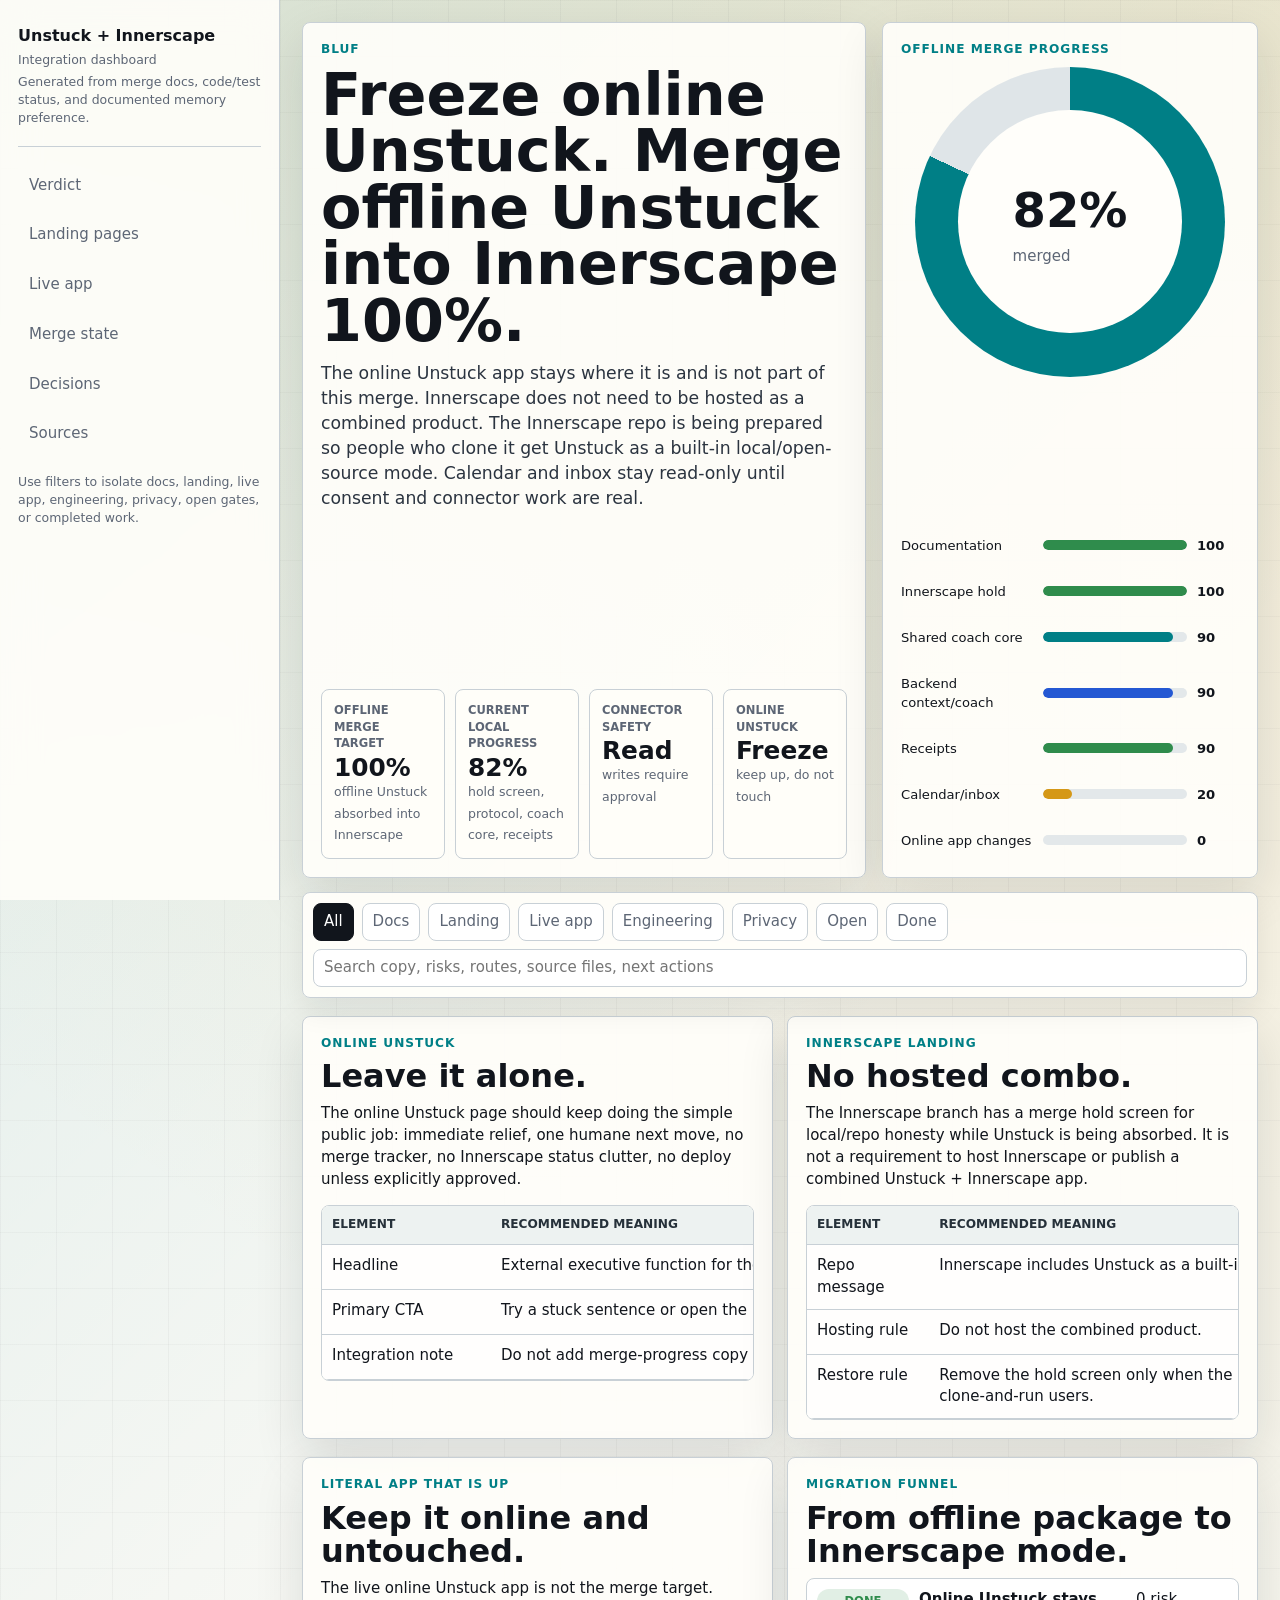
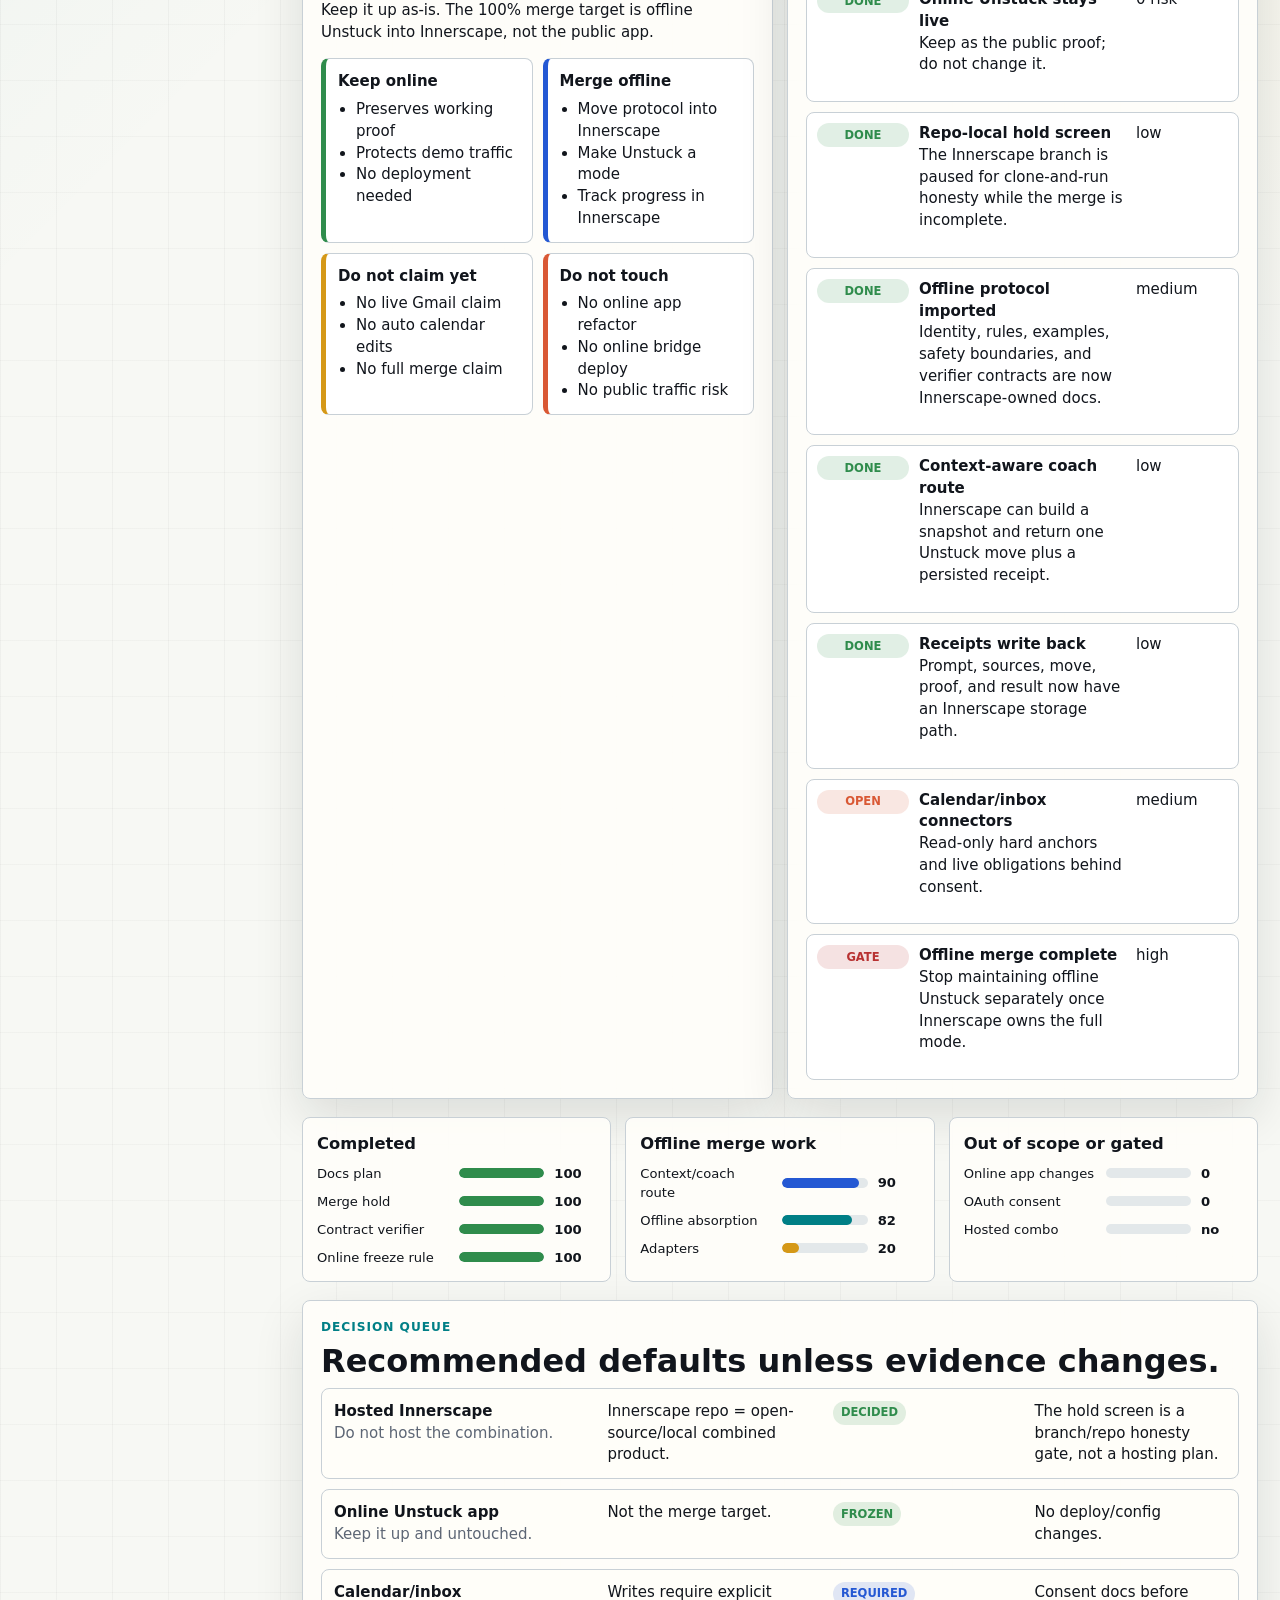
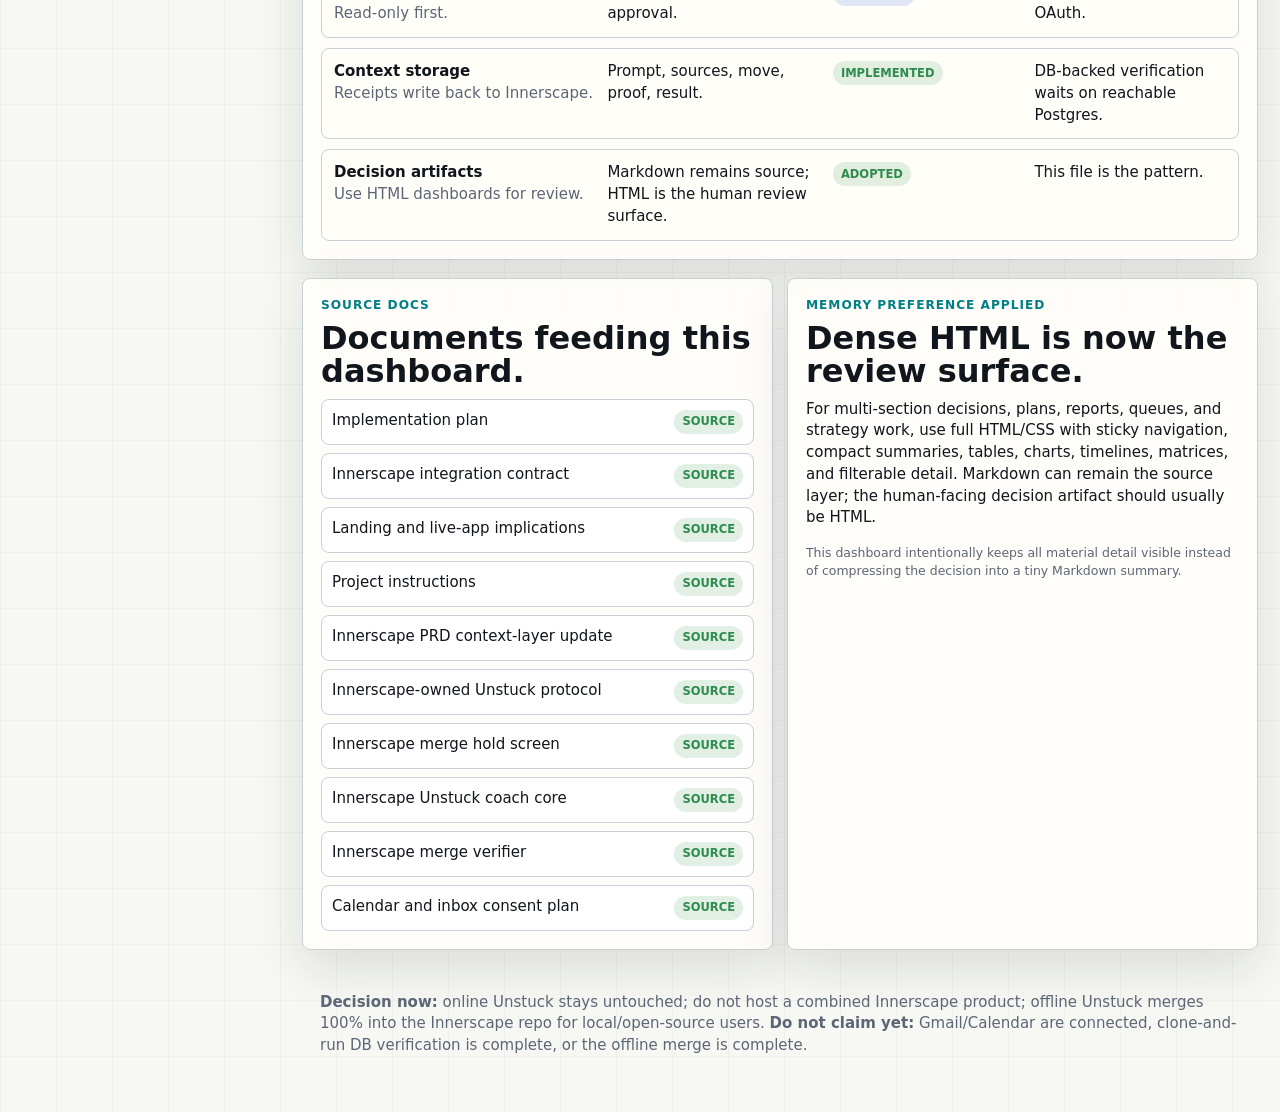
==== commit 7367a82b: "docs: clarify innerscape is repo-only merge target" ====
--- a/docs/integration-dashboard.html
+++ b/docs/integration-dashboard.html
@@ -585,7 +585,7 @@
             <div>
               <p class="kicker">BLUF</p>
               <h1>Freeze online Unstuck. Merge offline Unstuck into Innerscape 100%.</h1>
-              <p class="lede">The online Unstuck app stays where it is and is not part of this merge. Innerscape is paused behind a hold screen while the offline Unstuck coaching system becomes the built-in Unstuck mode. Calendar and inbox stay read-only until consent and connector work are real.</p>
+              <p class="lede">The online Unstuck app stays where it is and is not part of this merge. Innerscape does not need to be hosted as a combined product. The Innerscape repo is being prepared so people who clone it get Unstuck as a built-in local/open-source mode. Calendar and inbox stay read-only until consent and connector work are real.</p>
             </div>
             <div class="verdict-grid" aria-label="Topline metrics">
               <div class="summary-tile"><span>Offline merge target</span><strong>100%</strong><small>offline Unstuck absorbed into Innerscape</small></div>
@@ -645,15 +645,15 @@
 
           <div class="panel" data-tags="landing product done docs">
             <p class="kicker">Innerscape landing</p>
-            <h2>Taken down until the merge is complete.</h2>
-            <p>The Innerscape surface is now a merge hold screen. The dashboard remains the tracker; the app does not promise a usable merged home until offline Unstuck is actually absorbed.</p>
+            <h2>No hosted combo.</h2>
+            <p>The Innerscape branch has a merge hold screen for local/repo honesty while Unstuck is being absorbed. It is not a requirement to host Innerscape or publish a combined Unstuck + Innerscape app.</p>
             <div class="table-wrap">
               <table>
                 <thead><tr><th>Element</th><th>Recommended meaning</th><th>Status</th></tr></thead>
                 <tbody>
-                  <tr><td>Headline</td><td>Innerscape is offline. Unstuck is being merged into Innerscape.</td><td><span class="pill done">active</span></td></tr>
-                  <tr><td>Primary CTA</td><td>No CTA while the merge hold is active.</td><td><span class="pill blocked">paused</span></td></tr>
-                  <tr><td>Restore rule</td><td>Restore the product surface only after the merge gates pass.</td><td><span class="pill open">gate</span></td></tr>
+                  <tr><td>Repo message</td><td>Innerscape includes Unstuck as a built-in local mode.</td><td><span class="pill done">target</span></td></tr>
+                  <tr><td>Hosting rule</td><td>Do not host the combined product.</td><td><span class="pill done">decided</span></td></tr>
+                  <tr><td>Restore rule</td><td>Remove the hold screen only when the repo-local mode is honest enough for clone-and-run users.</td><td><span class="pill open">gate</span></td></tr>
                 </tbody>
               </table>
             </div>
@@ -678,7 +678,7 @@
             <h2>From offline package to Innerscape mode.</h2>
             <div class="timeline">
               <div class="timeline-item"><span class="pill done">done</span><div><strong>Online Unstuck stays live</strong><p>Keep as the public proof; do not change it.</p></div><span>0 risk</span></div>
-              <div class="timeline-item"><span class="pill done">done</span><div><strong>Innerscape hold screen</strong><p>The app surface is paused while the merge is incomplete.</p></div><span>low</span></div>
+              <div class="timeline-item"><span class="pill done">done</span><div><strong>Repo-local hold screen</strong><p>The Innerscape branch is paused for clone-and-run honesty while the merge is incomplete.</p></div><span>low</span></div>
               <div class="timeline-item"><span class="pill done">done</span><div><strong>Offline protocol imported</strong><p>Identity, rules, examples, safety boundaries, and verifier contracts are now Innerscape-owned docs.</p></div><span>medium</span></div>
               <div class="timeline-item"><span class="pill done">done</span><div><strong>Context-aware coach route</strong><p>Innerscape can build a snapshot and return one Unstuck move plus a persisted receipt.</p></div><span>low</span></div>
               <div class="timeline-item"><span class="pill done">done</span><div><strong>Receipts write back</strong><p>Prompt, sources, move, proof, and result now have an Innerscape storage path.</p></div><span>low</span></div>
@@ -691,14 +691,14 @@
         <section id="merge" class="section grid-3">
           <div class="chart-panel" data-tags="engineering done"><h3>Completed</h3><div class="bars"><div class="bar-row"><span>Docs plan</span><div class="bar"><span style="--value:100%;--color:var(--green)"></span></div><strong>100</strong></div><div class="bar-row"><span>Merge hold</span><div class="bar"><span style="--value:100%;--color:var(--green)"></span></div><strong>100</strong></div><div class="bar-row"><span>Contract verifier</span><div class="bar"><span style="--value:100%;--color:var(--green)"></span></div><strong>100</strong></div><div class="bar-row"><span>Online freeze rule</span><div class="bar"><span style="--value:100%;--color:var(--green)"></span></div><strong>100</strong></div></div></div>
           <div class="chart-panel" data-tags="engineering open"><h3>Offline merge work</h3><div class="bars"><div class="bar-row"><span>Context/coach route</span><div class="bar"><span style="--value:90%;--color:var(--blue)"></span></div><strong>90</strong></div><div class="bar-row"><span>Offline absorption</span><div class="bar"><span style="--value:82%;--color:var(--teal)"></span></div><strong>82</strong></div><div class="bar-row"><span>Adapters</span><div class="bar"><span style="--value:20%;--color:var(--saffron)"></span></div><strong>20</strong></div></div></div>
-          <div class="chart-panel" data-tags="engineering live open privacy"><h3>Still not real</h3><div class="bars"><div class="bar-row"><span>Online app changes</span><div class="bar"><span style="--value:0%;--color:var(--red)"></span></div><strong>0</strong></div><div class="bar-row"><span>OAuth consent</span><div class="bar"><span style="--value:0%;--color:var(--red)"></span></div><strong>0</strong></div><div class="bar-row"><span>Production deploy</span><div class="bar"><span style="--value:0%;--color:var(--red)"></span></div><strong>0</strong></div></div></div>
+          <div class="chart-panel" data-tags="engineering live open privacy"><h3>Out of scope or gated</h3><div class="bars"><div class="bar-row"><span>Online app changes</span><div class="bar"><span style="--value:0%;--color:var(--red)"></span></div><strong>0</strong></div><div class="bar-row"><span>OAuth consent</span><div class="bar"><span style="--value:0%;--color:var(--red)"></span></div><strong>0</strong></div><div class="bar-row"><span>Hosted combo</span><div class="bar"><span style="--value:0%;--color:var(--red)"></span></div><strong>no</strong></div></div></div>
         </section>
 
         <section id="decisions" class="section panel" data-tags="product landing live engineering privacy open docs">
           <p class="kicker">Decision queue</p>
           <h2>Recommended defaults unless evidence changes.</h2>
           <div class="decision-list">
-            <div class="decision-row" data-tags="landing done"><div><strong>Innerscape landing</strong><p>Taken down behind a merge hold screen.</p></div><div>Innerscape = paused until offline Unstuck is built in.</div><div><span class="pill done">hold active</span></div><div>No public product promise until the merge gates pass.</div></div>
+            <div class="decision-row" data-tags="landing done"><div><strong>Hosted Innerscape</strong><p>Do not host the combination.</p></div><div>Innerscape repo = open-source/local combined product.</div><div><span class="pill done">decided</span></div><div>The hold screen is a branch/repo honesty gate, not a hosting plan.</div></div>
             <div class="decision-row" data-tags="live open done"><div><strong>Online Unstuck app</strong><p>Keep it up and untouched.</p></div><div>Not the merge target.</div><div><span class="pill done">frozen</span></div><div>No deploy/config changes.</div></div>
             <div class="decision-row" data-tags="privacy open"><div><strong>Calendar/inbox</strong><p>Read-only first.</p></div><div>Writes require explicit approval.</div><div><span class="pill next">required</span></div><div>Consent docs before OAuth.</div></div>
             <div class="decision-row" data-tags="engineering done"><div><strong>Context storage</strong><p>Receipts write back to Innerscape.</p></div><div>Prompt, sources, move, proof, result.</div><div><span class="pill done">implemented</span></div><div>DB-backed verification waits on reachable Postgres.</div></div>
@@ -733,7 +733,7 @@
         </section>
 
         <section class="foot" data-tags="docs">
-          <p><strong>Decision now:</strong> online Unstuck stays untouched; Innerscape is paused behind a hold screen; offline Unstuck merges 100% into Innerscape. <strong>Do not claim yet:</strong> Gmail/Calendar are connected in production, the deployed app is context-connected, production deploy is complete, or the offline merge is complete.</p>
+          <p><strong>Decision now:</strong> online Unstuck stays untouched; do not host a combined Innerscape product; offline Unstuck merges 100% into the Innerscape repo for local/open-source users. <strong>Do not claim yet:</strong> Gmail/Calendar are connected, clone-and-run DB verification is complete, or the offline merge is complete.</p>
         </section>
       </main>
     </div>
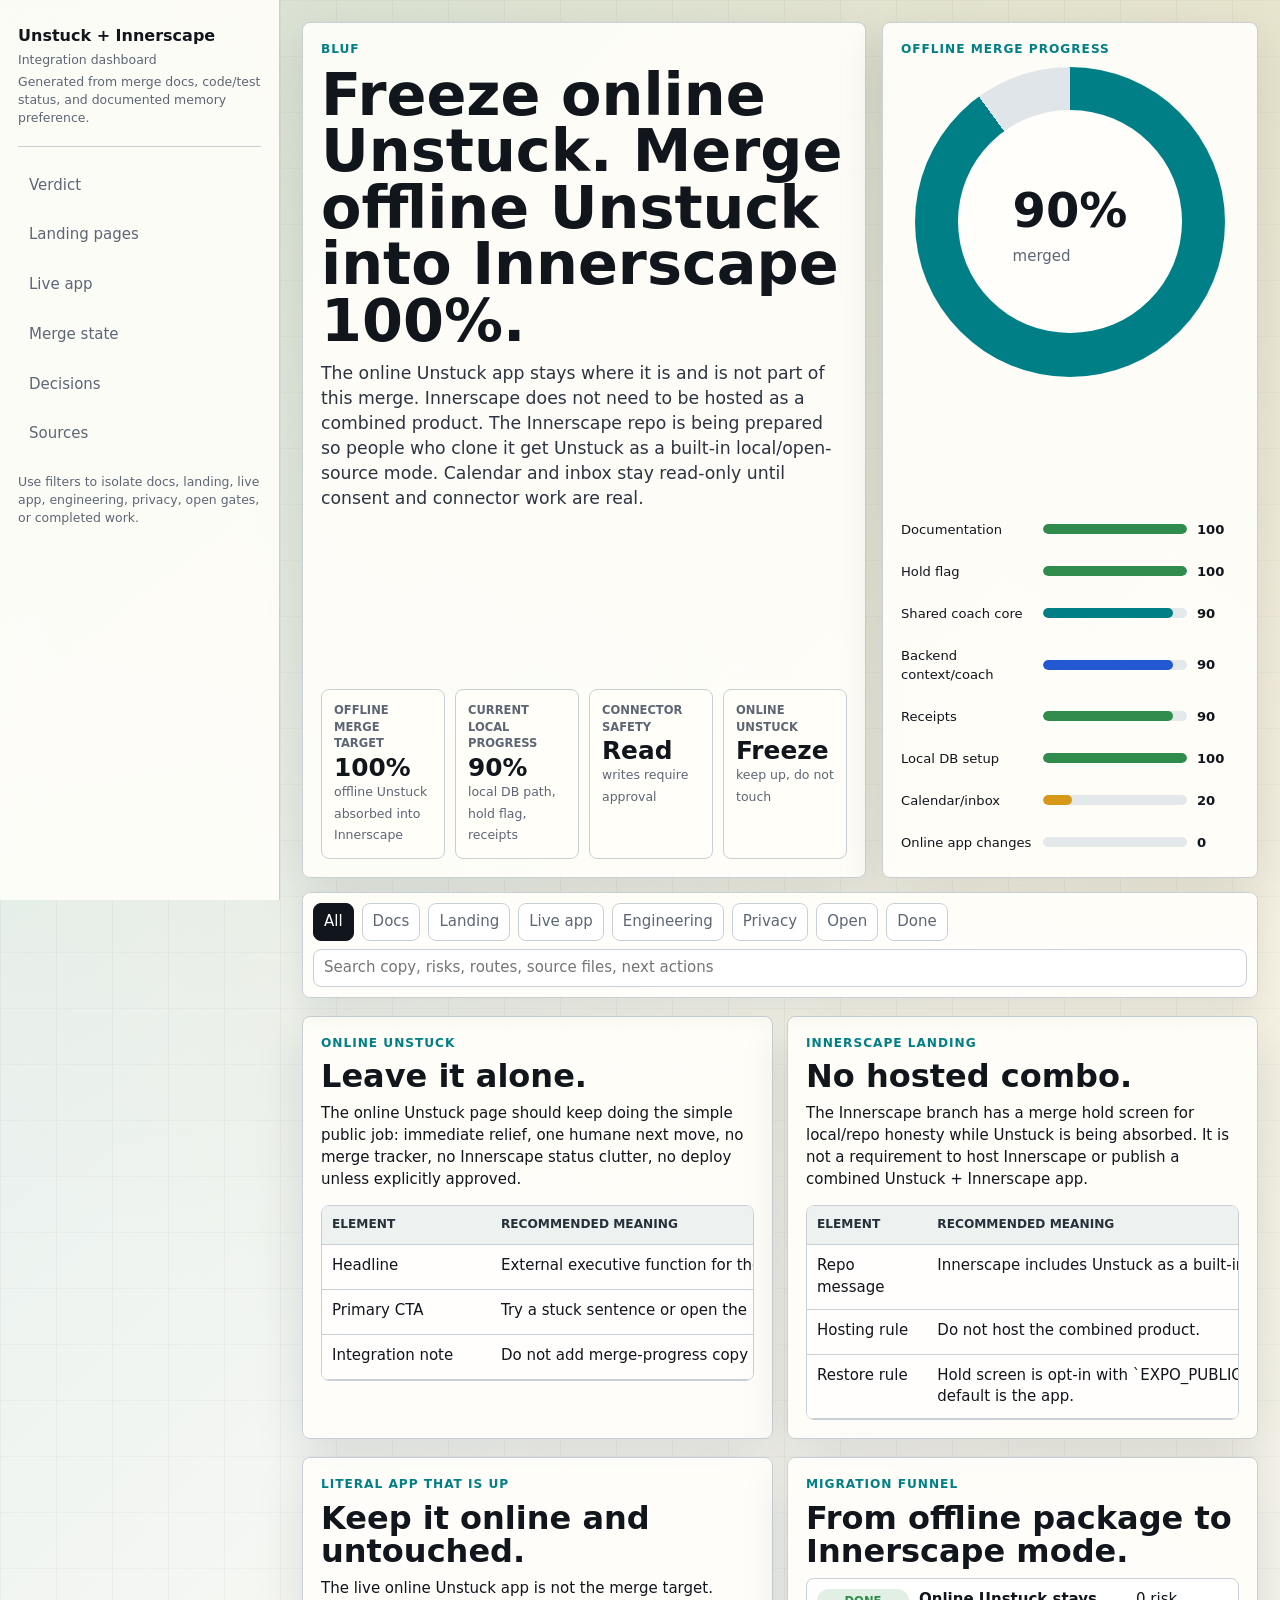
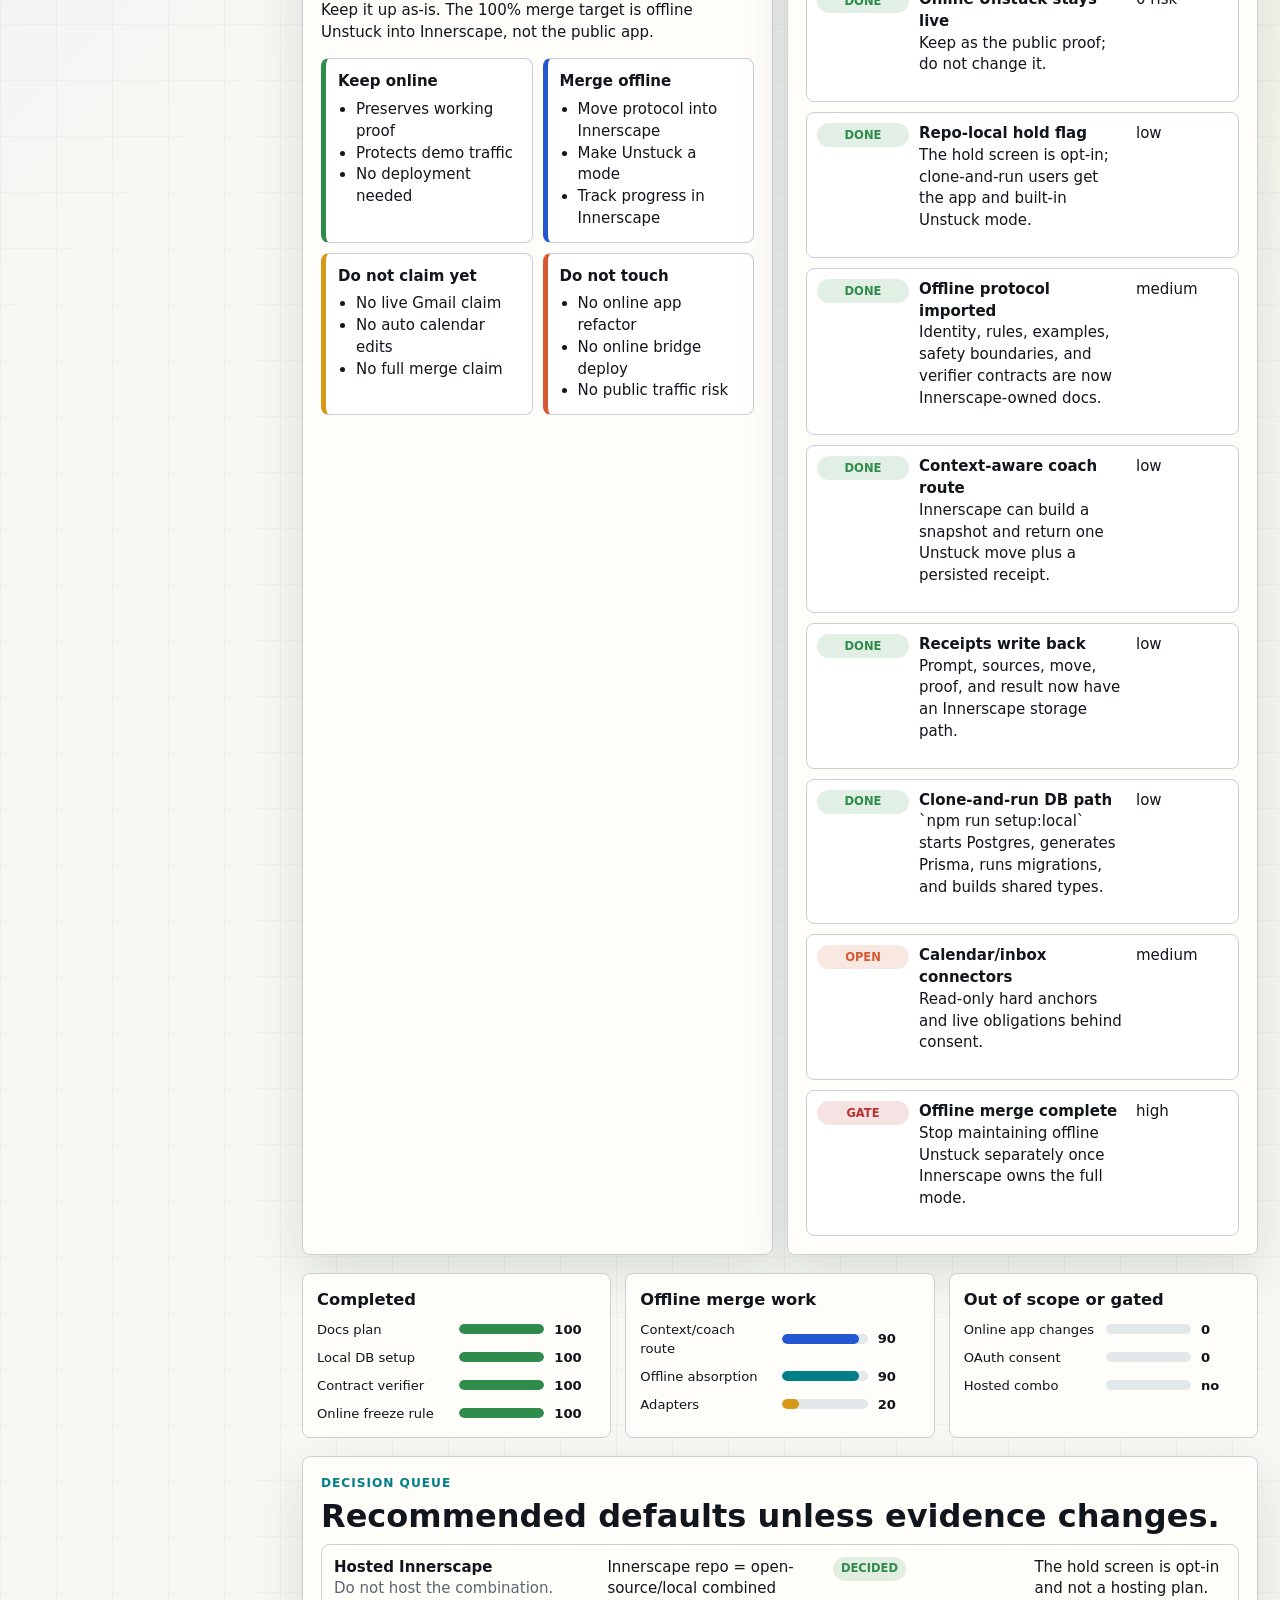
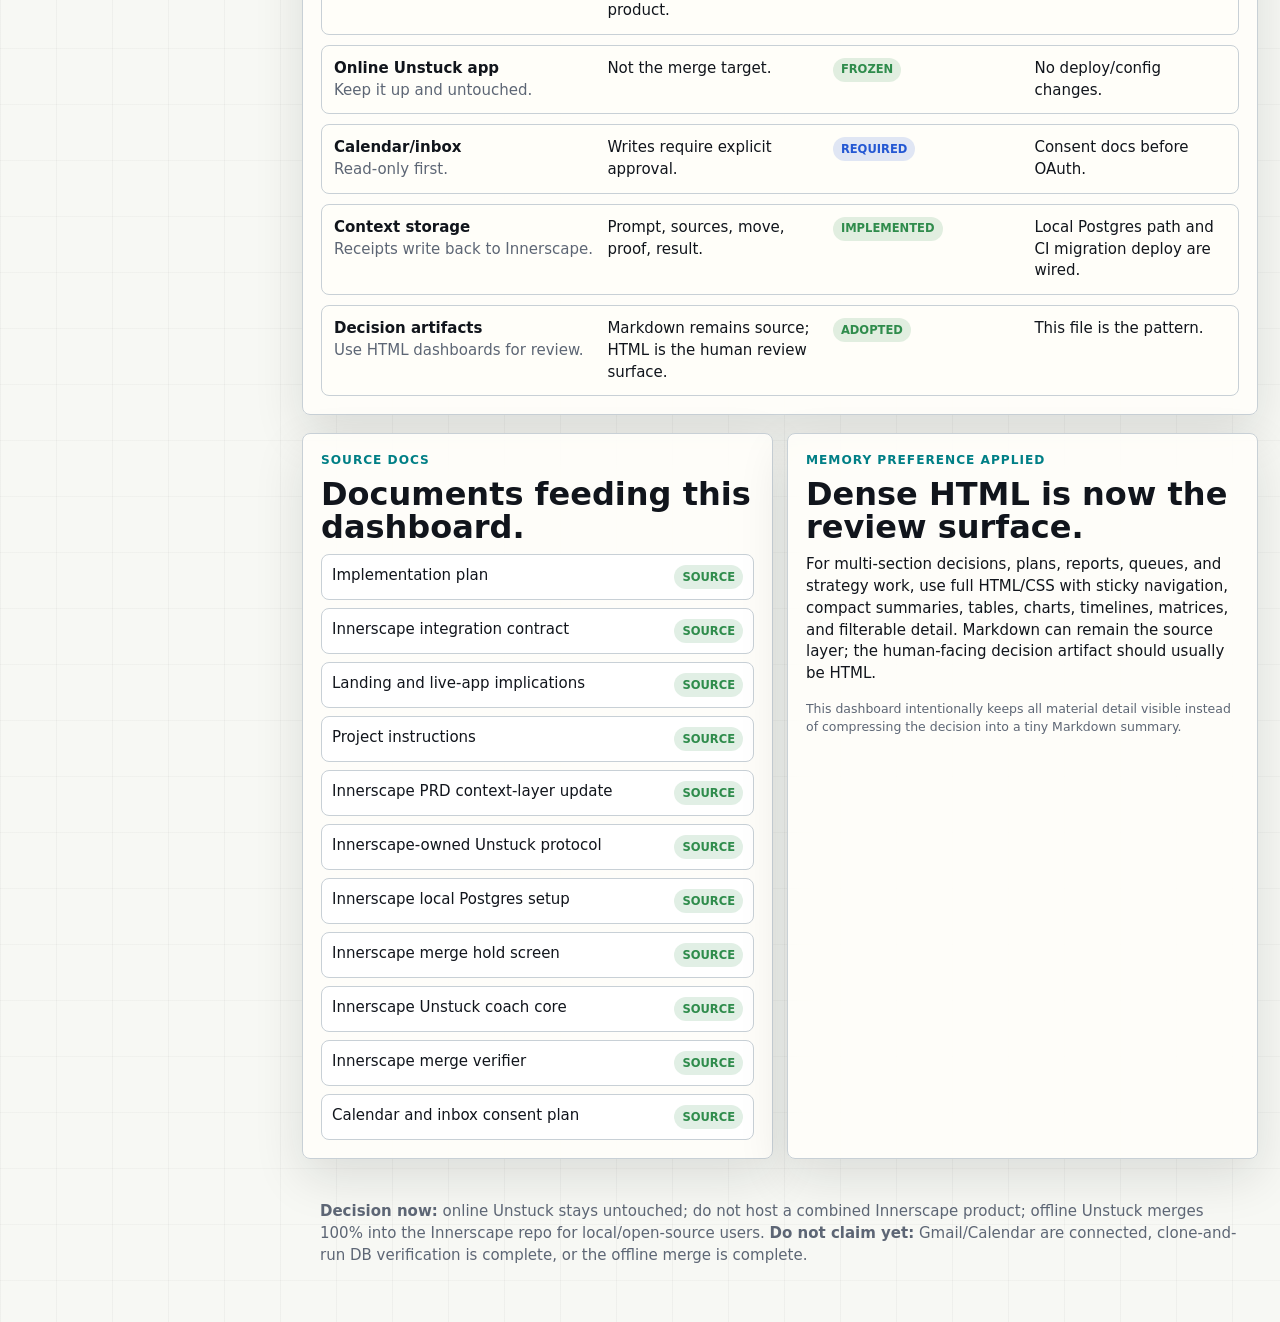
==== commit f5343efc: "docs: update blocker plan for local merge setup" ====
--- a/docs/integration-dashboard.html
+++ b/docs/integration-dashboard.html
@@ -589,7 +589,7 @@
             </div>
             <div class="verdict-grid" aria-label="Topline metrics">
               <div class="summary-tile"><span>Offline merge target</span><strong>100%</strong><small>offline Unstuck absorbed into Innerscape</small></div>
-              <div class="summary-tile"><span>Current local progress</span><strong>82%</strong><small>hold screen, protocol, coach core, receipts</small></div>
+              <div class="summary-tile"><span>Current local progress</span><strong>90%</strong><small>local DB path, hold flag, receipts</small></div>
               <div class="summary-tile"><span>Connector safety</span><strong>Read</strong><small>writes require approval</small></div>
               <div class="summary-tile"><span>Online Unstuck</span><strong>Freeze</strong><small>keep up, do not touch</small></div>
             </div>
@@ -598,16 +598,17 @@
           <div class="panel status-stack" data-tags="engineering live open">
             <div>
               <p class="kicker">Offline merge progress</p>
-              <div class="progress-ring" style="--pct:82" aria-label="82 percent merged">
-                <div><strong>82%</strong><span>merged</span></div>
+              <div class="progress-ring" style="--pct:90" aria-label="90 percent merged">
+                <div><strong>90%</strong><span>merged</span></div>
               </div>
             </div>
             <div class="bars" aria-label="Merge readiness bars">
               <div class="bar-row"><span>Documentation</span><div class="bar"><span style="--value:100%;--color:var(--green)"></span></div><strong>100</strong></div>
-              <div class="bar-row"><span>Innerscape hold</span><div class="bar"><span style="--value:100%;--color:var(--green)"></span></div><strong>100</strong></div>
+              <div class="bar-row"><span>Hold flag</span><div class="bar"><span style="--value:100%;--color:var(--green)"></span></div><strong>100</strong></div>
               <div class="bar-row"><span>Shared coach core</span><div class="bar"><span style="--value:90%;--color:var(--teal)"></span></div><strong>90</strong></div>
               <div class="bar-row"><span>Backend context/coach</span><div class="bar"><span style="--value:90%;--color:var(--blue)"></span></div><strong>90</strong></div>
               <div class="bar-row"><span>Receipts</span><div class="bar"><span style="--value:90%;--color:var(--green)"></span></div><strong>90</strong></div>
+              <div class="bar-row"><span>Local DB setup</span><div class="bar"><span style="--value:100%;--color:var(--green)"></span></div><strong>100</strong></div>
               <div class="bar-row"><span>Calendar/inbox</span><div class="bar"><span style="--value:20%;--color:var(--saffron)"></span></div><strong>20</strong></div>
               <div class="bar-row"><span>Online app changes</span><div class="bar"><span style="--value:0%;--color:var(--red)"></span></div><strong>0</strong></div>
             </div>
@@ -653,7 +654,7 @@
                 <tbody>
                   <tr><td>Repo message</td><td>Innerscape includes Unstuck as a built-in local mode.</td><td><span class="pill done">target</span></td></tr>
                   <tr><td>Hosting rule</td><td>Do not host the combined product.</td><td><span class="pill done">decided</span></td></tr>
-                  <tr><td>Restore rule</td><td>Remove the hold screen only when the repo-local mode is honest enough for clone-and-run users.</td><td><span class="pill open">gate</span></td></tr>
+                  <tr><td>Restore rule</td><td>Hold screen is opt-in with `EXPO_PUBLIC_MERGE_HOLD=true`; clone-and-run default is the app.</td><td><span class="pill done">flagged</span></td></tr>
                 </tbody>
               </table>
             </div>
@@ -678,10 +679,11 @@
             <h2>From offline package to Innerscape mode.</h2>
             <div class="timeline">
               <div class="timeline-item"><span class="pill done">done</span><div><strong>Online Unstuck stays live</strong><p>Keep as the public proof; do not change it.</p></div><span>0 risk</span></div>
-              <div class="timeline-item"><span class="pill done">done</span><div><strong>Repo-local hold screen</strong><p>The Innerscape branch is paused for clone-and-run honesty while the merge is incomplete.</p></div><span>low</span></div>
+              <div class="timeline-item"><span class="pill done">done</span><div><strong>Repo-local hold flag</strong><p>The hold screen is opt-in; clone-and-run users get the app and built-in Unstuck mode.</p></div><span>low</span></div>
               <div class="timeline-item"><span class="pill done">done</span><div><strong>Offline protocol imported</strong><p>Identity, rules, examples, safety boundaries, and verifier contracts are now Innerscape-owned docs.</p></div><span>medium</span></div>
               <div class="timeline-item"><span class="pill done">done</span><div><strong>Context-aware coach route</strong><p>Innerscape can build a snapshot and return one Unstuck move plus a persisted receipt.</p></div><span>low</span></div>
               <div class="timeline-item"><span class="pill done">done</span><div><strong>Receipts write back</strong><p>Prompt, sources, move, proof, and result now have an Innerscape storage path.</p></div><span>low</span></div>
+              <div class="timeline-item"><span class="pill done">done</span><div><strong>Clone-and-run DB path</strong><p>`npm run setup:local` starts Postgres, generates Prisma, runs migrations, and builds shared types.</p></div><span>low</span></div>
               <div class="timeline-item"><span class="pill open">open</span><div><strong>Calendar/inbox connectors</strong><p>Read-only hard anchors and live obligations behind consent.</p></div><span>medium</span></div>
               <div class="timeline-item"><span class="pill blocked">gate</span><div><strong>Offline merge complete</strong><p>Stop maintaining offline Unstuck separately once Innerscape owns the full mode.</p></div><span>high</span></div>
             </div>
@@ -689,8 +691,8 @@
         </section>
 
         <section id="merge" class="section grid-3">
-          <div class="chart-panel" data-tags="engineering done"><h3>Completed</h3><div class="bars"><div class="bar-row"><span>Docs plan</span><div class="bar"><span style="--value:100%;--color:var(--green)"></span></div><strong>100</strong></div><div class="bar-row"><span>Merge hold</span><div class="bar"><span style="--value:100%;--color:var(--green)"></span></div><strong>100</strong></div><div class="bar-row"><span>Contract verifier</span><div class="bar"><span style="--value:100%;--color:var(--green)"></span></div><strong>100</strong></div><div class="bar-row"><span>Online freeze rule</span><div class="bar"><span style="--value:100%;--color:var(--green)"></span></div><strong>100</strong></div></div></div>
-          <div class="chart-panel" data-tags="engineering open"><h3>Offline merge work</h3><div class="bars"><div class="bar-row"><span>Context/coach route</span><div class="bar"><span style="--value:90%;--color:var(--blue)"></span></div><strong>90</strong></div><div class="bar-row"><span>Offline absorption</span><div class="bar"><span style="--value:82%;--color:var(--teal)"></span></div><strong>82</strong></div><div class="bar-row"><span>Adapters</span><div class="bar"><span style="--value:20%;--color:var(--saffron)"></span></div><strong>20</strong></div></div></div>
+          <div class="chart-panel" data-tags="engineering done"><h3>Completed</h3><div class="bars"><div class="bar-row"><span>Docs plan</span><div class="bar"><span style="--value:100%;--color:var(--green)"></span></div><strong>100</strong></div><div class="bar-row"><span>Local DB setup</span><div class="bar"><span style="--value:100%;--color:var(--green)"></span></div><strong>100</strong></div><div class="bar-row"><span>Contract verifier</span><div class="bar"><span style="--value:100%;--color:var(--green)"></span></div><strong>100</strong></div><div class="bar-row"><span>Online freeze rule</span><div class="bar"><span style="--value:100%;--color:var(--green)"></span></div><strong>100</strong></div></div></div>
+          <div class="chart-panel" data-tags="engineering open"><h3>Offline merge work</h3><div class="bars"><div class="bar-row"><span>Context/coach route</span><div class="bar"><span style="--value:90%;--color:var(--blue)"></span></div><strong>90</strong></div><div class="bar-row"><span>Offline absorption</span><div class="bar"><span style="--value:90%;--color:var(--teal)"></span></div><strong>90</strong></div><div class="bar-row"><span>Adapters</span><div class="bar"><span style="--value:20%;--color:var(--saffron)"></span></div><strong>20</strong></div></div></div>
           <div class="chart-panel" data-tags="engineering live open privacy"><h3>Out of scope or gated</h3><div class="bars"><div class="bar-row"><span>Online app changes</span><div class="bar"><span style="--value:0%;--color:var(--red)"></span></div><strong>0</strong></div><div class="bar-row"><span>OAuth consent</span><div class="bar"><span style="--value:0%;--color:var(--red)"></span></div><strong>0</strong></div><div class="bar-row"><span>Hosted combo</span><div class="bar"><span style="--value:0%;--color:var(--red)"></span></div><strong>no</strong></div></div></div>
         </section>
 
@@ -698,10 +700,10 @@
           <p class="kicker">Decision queue</p>
           <h2>Recommended defaults unless evidence changes.</h2>
           <div class="decision-list">
-            <div class="decision-row" data-tags="landing done"><div><strong>Hosted Innerscape</strong><p>Do not host the combination.</p></div><div>Innerscape repo = open-source/local combined product.</div><div><span class="pill done">decided</span></div><div>The hold screen is a branch/repo honesty gate, not a hosting plan.</div></div>
+            <div class="decision-row" data-tags="landing done"><div><strong>Hosted Innerscape</strong><p>Do not host the combination.</p></div><div>Innerscape repo = open-source/local combined product.</div><div><span class="pill done">decided</span></div><div>The hold screen is opt-in and not a hosting plan.</div></div>
             <div class="decision-row" data-tags="live open done"><div><strong>Online Unstuck app</strong><p>Keep it up and untouched.</p></div><div>Not the merge target.</div><div><span class="pill done">frozen</span></div><div>No deploy/config changes.</div></div>
             <div class="decision-row" data-tags="privacy open"><div><strong>Calendar/inbox</strong><p>Read-only first.</p></div><div>Writes require explicit approval.</div><div><span class="pill next">required</span></div><div>Consent docs before OAuth.</div></div>
-            <div class="decision-row" data-tags="engineering done"><div><strong>Context storage</strong><p>Receipts write back to Innerscape.</p></div><div>Prompt, sources, move, proof, result.</div><div><span class="pill done">implemented</span></div><div>DB-backed verification waits on reachable Postgres.</div></div>
+            <div class="decision-row" data-tags="engineering done"><div><strong>Context storage</strong><p>Receipts write back to Innerscape.</p></div><div>Prompt, sources, move, proof, result.</div><div><span class="pill done">implemented</span></div><div>Local Postgres path and CI migration deploy are wired.</div></div>
             <div class="decision-row" data-tags="docs done"><div><strong>Decision artifacts</strong><p>Use HTML dashboards for review.</p></div><div>Markdown remains source; HTML is the human review surface.</div><div><span class="pill done">adopted</span></div><div>This file is the pattern.</div></div>
           </div>
         </section>
@@ -717,6 +719,7 @@
               <a href="../PROJECT_INSTRUCTIONS.md"><span>Project instructions</span><span class="pill done">source</span></a>
               <a href="file:///Users/simongonzalezdecruz/workspaces/kyanite-labs/Innerscape/.worktrees/codex-innerscape-unstuck-context/PRD.md"><span>Innerscape PRD context-layer update</span><span class="pill done">source</span></a>
               <a href="file:///Users/simongonzalezdecruz/workspaces/kyanite-labs/Innerscape/.worktrees/codex-innerscape-unstuck-context/docs/unstuck/README.md"><span>Innerscape-owned Unstuck protocol</span><span class="pill done">source</span></a>
+              <a href="file:///Users/simongonzalezdecruz/workspaces/kyanite-labs/Innerscape/.worktrees/codex-innerscape-unstuck-context/docker-compose.dev.yml"><span>Innerscape local Postgres setup</span><span class="pill done">source</span></a>
               <a href="file:///Users/simongonzalezdecruz/workspaces/kyanite-labs/Innerscape/.worktrees/codex-innerscape-unstuck-context/apps/mobile/components/MergeHoldScreen.tsx"><span>Innerscape merge hold screen</span><span class="pill done">source</span></a>
               <a href="file:///Users/simongonzalezdecruz/workspaces/kyanite-labs/Innerscape/.worktrees/codex-innerscape-unstuck-context/packages/shared/src/unstuck-coach.ts"><span>Innerscape Unstuck coach core</span><span class="pill done">source</span></a>
               <a href="file:///Users/simongonzalezdecruz/workspaces/kyanite-labs/Innerscape/.worktrees/codex-innerscape-unstuck-context/scripts/verify-unstuck-merge.mjs"><span>Innerscape merge verifier</span><span class="pill done">source</span></a>
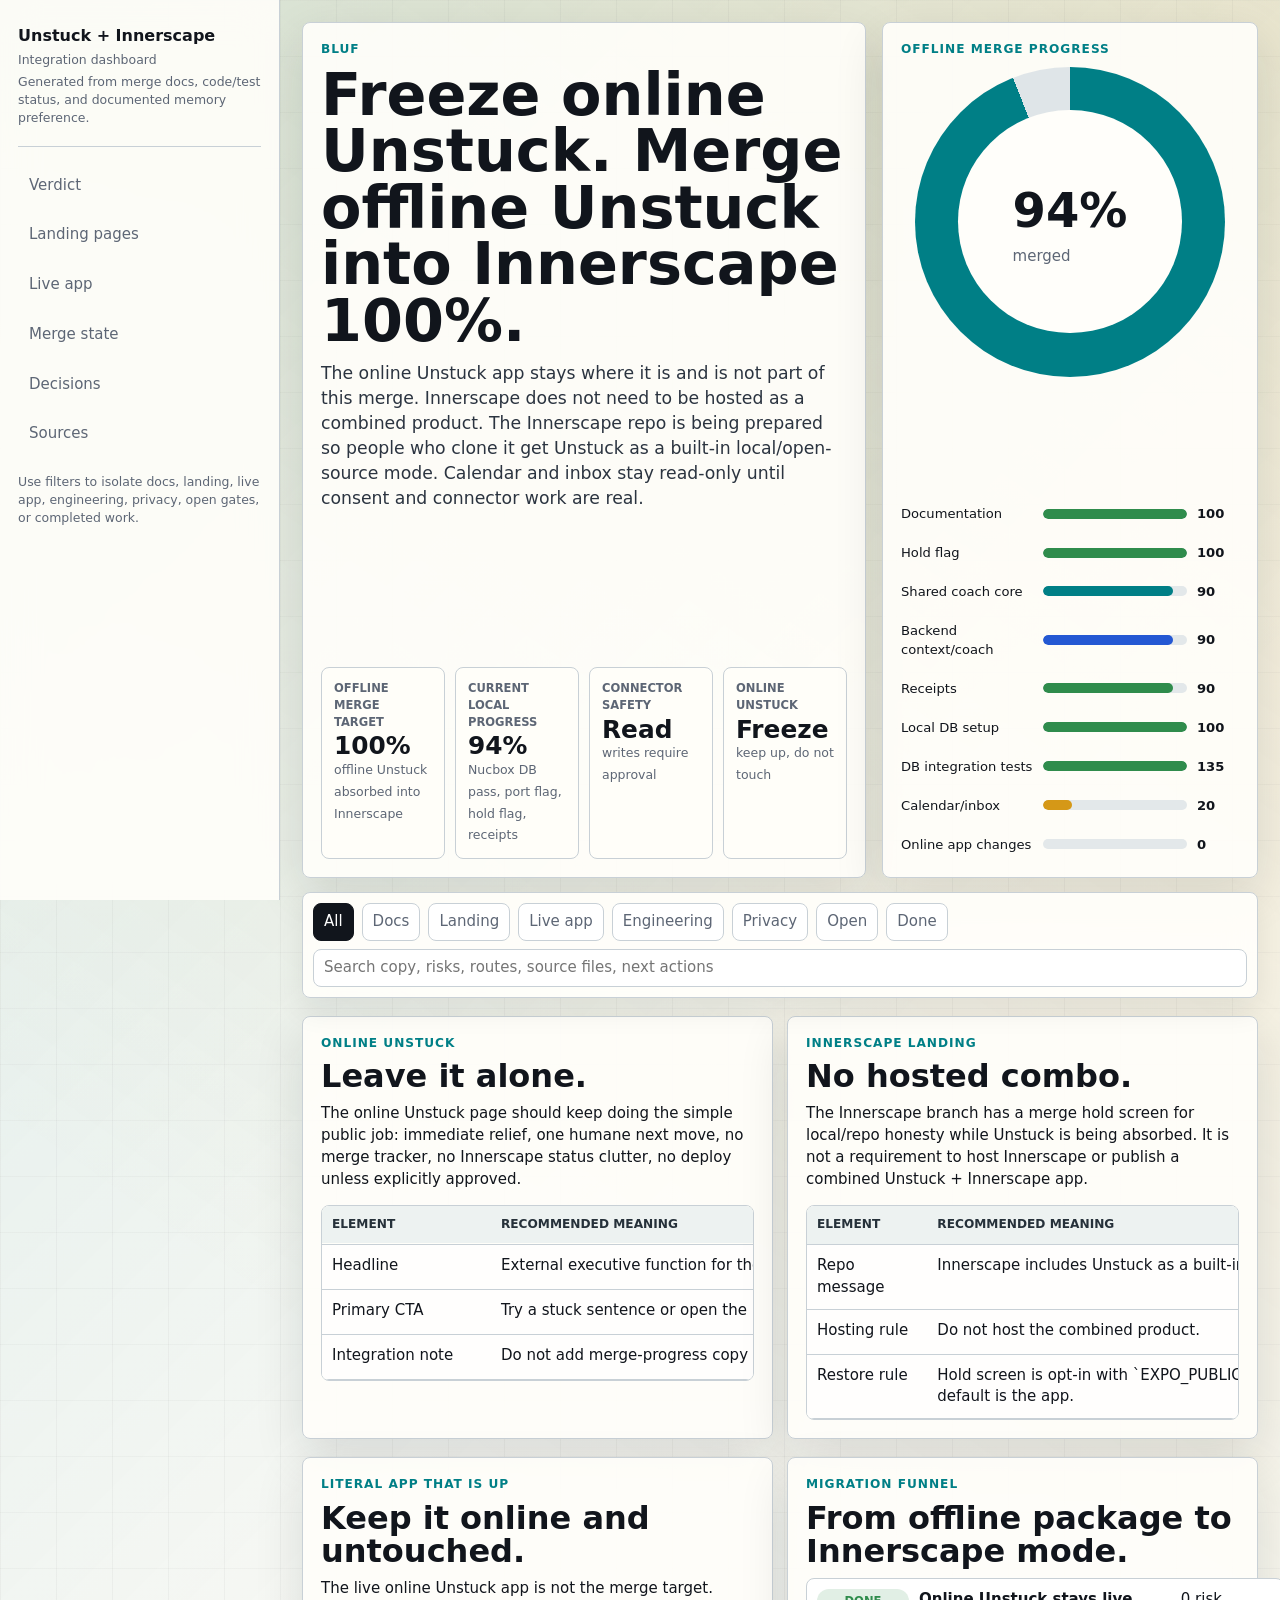
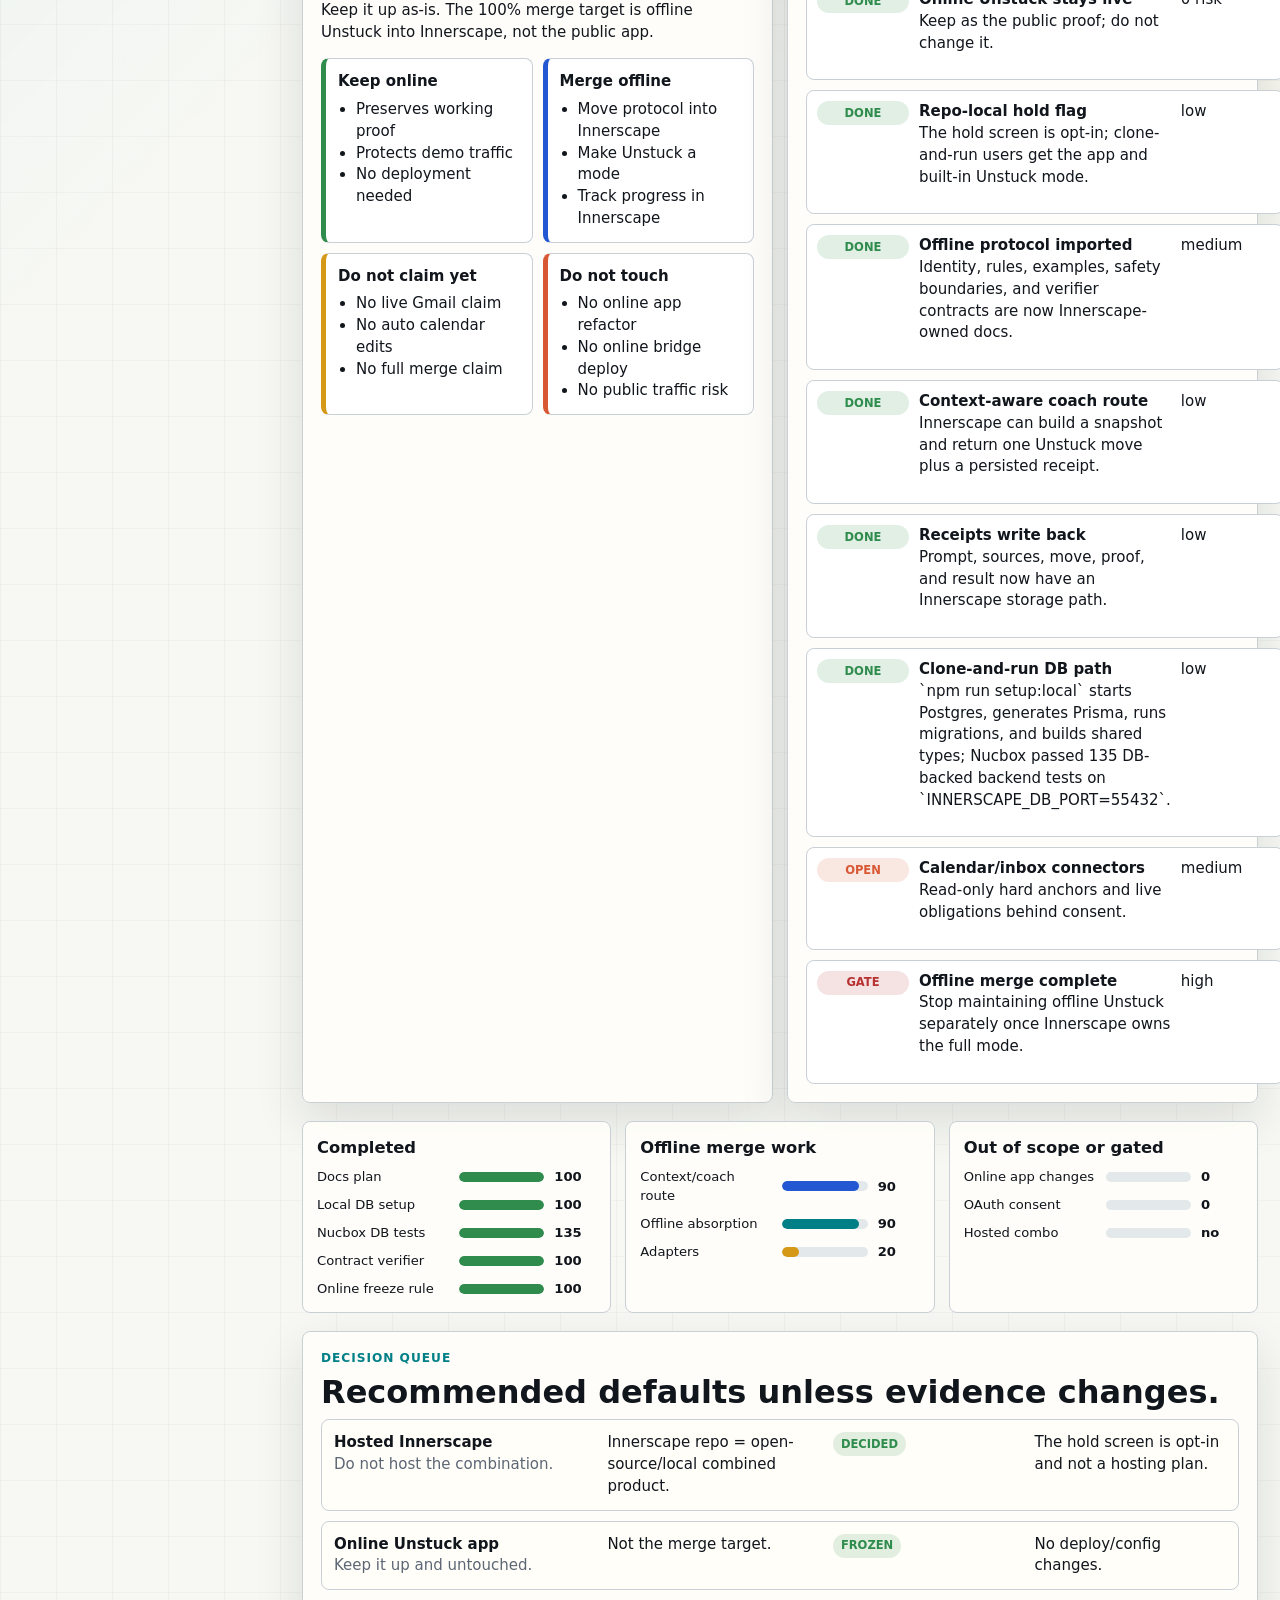
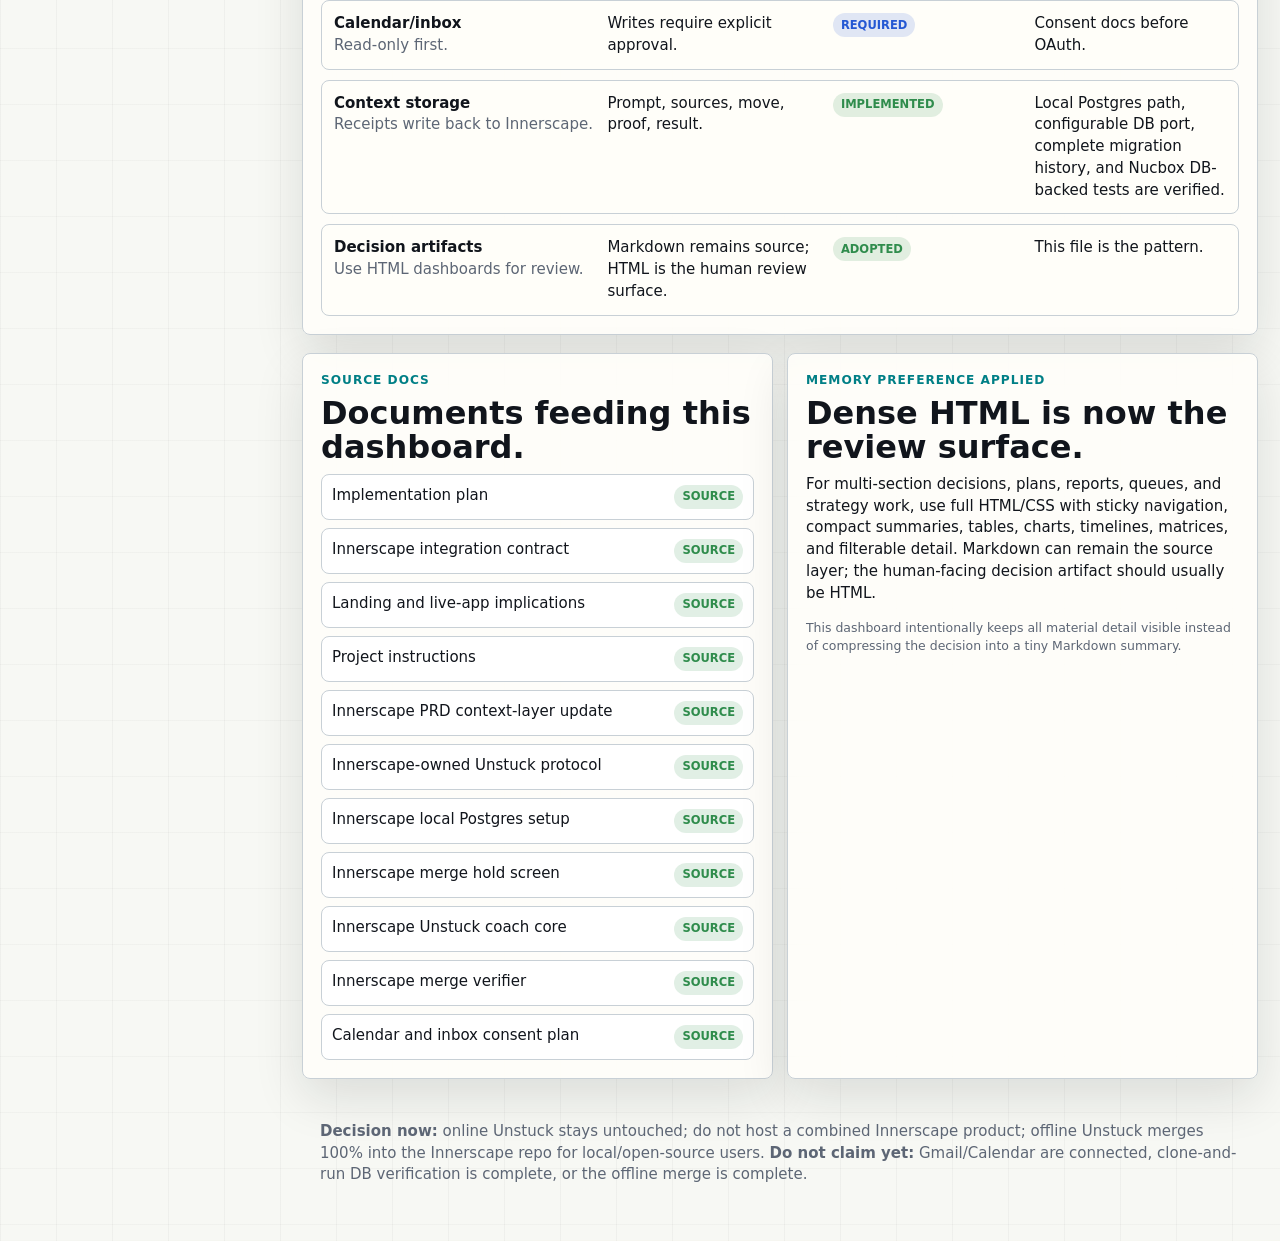
==== commit 4c4a626e: "docs: record nucbox db verification" ====
--- a/docs/integration-dashboard.html
+++ b/docs/integration-dashboard.html
@@ -589,7 +589,7 @@
             </div>
             <div class="verdict-grid" aria-label="Topline metrics">
               <div class="summary-tile"><span>Offline merge target</span><strong>100%</strong><small>offline Unstuck absorbed into Innerscape</small></div>
-              <div class="summary-tile"><span>Current local progress</span><strong>90%</strong><small>local DB path, hold flag, receipts</small></div>
+              <div class="summary-tile"><span>Current local progress</span><strong>94%</strong><small>Nucbox DB pass, port flag, hold flag, receipts</small></div>
               <div class="summary-tile"><span>Connector safety</span><strong>Read</strong><small>writes require approval</small></div>
               <div class="summary-tile"><span>Online Unstuck</span><strong>Freeze</strong><small>keep up, do not touch</small></div>
             </div>
@@ -598,8 +598,8 @@
           <div class="panel status-stack" data-tags="engineering live open">
             <div>
               <p class="kicker">Offline merge progress</p>
-              <div class="progress-ring" style="--pct:90" aria-label="90 percent merged">
-                <div><strong>90%</strong><span>merged</span></div>
+              <div class="progress-ring" style="--pct:94" aria-label="94 percent merged">
+                <div><strong>94%</strong><span>merged</span></div>
               </div>
             </div>
             <div class="bars" aria-label="Merge readiness bars">
@@ -609,6 +609,7 @@
               <div class="bar-row"><span>Backend context/coach</span><div class="bar"><span style="--value:90%;--color:var(--blue)"></span></div><strong>90</strong></div>
               <div class="bar-row"><span>Receipts</span><div class="bar"><span style="--value:90%;--color:var(--green)"></span></div><strong>90</strong></div>
               <div class="bar-row"><span>Local DB setup</span><div class="bar"><span style="--value:100%;--color:var(--green)"></span></div><strong>100</strong></div>
+              <div class="bar-row"><span>DB integration tests</span><div class="bar"><span style="--value:100%;--color:var(--green)"></span></div><strong>135</strong></div>
               <div class="bar-row"><span>Calendar/inbox</span><div class="bar"><span style="--value:20%;--color:var(--saffron)"></span></div><strong>20</strong></div>
               <div class="bar-row"><span>Online app changes</span><div class="bar"><span style="--value:0%;--color:var(--red)"></span></div><strong>0</strong></div>
             </div>
@@ -683,7 +684,7 @@
               <div class="timeline-item"><span class="pill done">done</span><div><strong>Offline protocol imported</strong><p>Identity, rules, examples, safety boundaries, and verifier contracts are now Innerscape-owned docs.</p></div><span>medium</span></div>
               <div class="timeline-item"><span class="pill done">done</span><div><strong>Context-aware coach route</strong><p>Innerscape can build a snapshot and return one Unstuck move plus a persisted receipt.</p></div><span>low</span></div>
               <div class="timeline-item"><span class="pill done">done</span><div><strong>Receipts write back</strong><p>Prompt, sources, move, proof, and result now have an Innerscape storage path.</p></div><span>low</span></div>
-              <div class="timeline-item"><span class="pill done">done</span><div><strong>Clone-and-run DB path</strong><p>`npm run setup:local` starts Postgres, generates Prisma, runs migrations, and builds shared types.</p></div><span>low</span></div>
+              <div class="timeline-item"><span class="pill done">done</span><div><strong>Clone-and-run DB path</strong><p>`npm run setup:local` starts Postgres, generates Prisma, runs migrations, and builds shared types; Nucbox passed 135 DB-backed backend tests on `INNERSCAPE_DB_PORT=55432`.</p></div><span>low</span></div>
               <div class="timeline-item"><span class="pill open">open</span><div><strong>Calendar/inbox connectors</strong><p>Read-only hard anchors and live obligations behind consent.</p></div><span>medium</span></div>
               <div class="timeline-item"><span class="pill blocked">gate</span><div><strong>Offline merge complete</strong><p>Stop maintaining offline Unstuck separately once Innerscape owns the full mode.</p></div><span>high</span></div>
             </div>
@@ -691,7 +692,7 @@
         </section>
 
         <section id="merge" class="section grid-3">
-          <div class="chart-panel" data-tags="engineering done"><h3>Completed</h3><div class="bars"><div class="bar-row"><span>Docs plan</span><div class="bar"><span style="--value:100%;--color:var(--green)"></span></div><strong>100</strong></div><div class="bar-row"><span>Local DB setup</span><div class="bar"><span style="--value:100%;--color:var(--green)"></span></div><strong>100</strong></div><div class="bar-row"><span>Contract verifier</span><div class="bar"><span style="--value:100%;--color:var(--green)"></span></div><strong>100</strong></div><div class="bar-row"><span>Online freeze rule</span><div class="bar"><span style="--value:100%;--color:var(--green)"></span></div><strong>100</strong></div></div></div>
+          <div class="chart-panel" data-tags="engineering done"><h3>Completed</h3><div class="bars"><div class="bar-row"><span>Docs plan</span><div class="bar"><span style="--value:100%;--color:var(--green)"></span></div><strong>100</strong></div><div class="bar-row"><span>Local DB setup</span><div class="bar"><span style="--value:100%;--color:var(--green)"></span></div><strong>100</strong></div><div class="bar-row"><span>Nucbox DB tests</span><div class="bar"><span style="--value:100%;--color:var(--green)"></span></div><strong>135</strong></div><div class="bar-row"><span>Contract verifier</span><div class="bar"><span style="--value:100%;--color:var(--green)"></span></div><strong>100</strong></div><div class="bar-row"><span>Online freeze rule</span><div class="bar"><span style="--value:100%;--color:var(--green)"></span></div><strong>100</strong></div></div></div>
           <div class="chart-panel" data-tags="engineering open"><h3>Offline merge work</h3><div class="bars"><div class="bar-row"><span>Context/coach route</span><div class="bar"><span style="--value:90%;--color:var(--blue)"></span></div><strong>90</strong></div><div class="bar-row"><span>Offline absorption</span><div class="bar"><span style="--value:90%;--color:var(--teal)"></span></div><strong>90</strong></div><div class="bar-row"><span>Adapters</span><div class="bar"><span style="--value:20%;--color:var(--saffron)"></span></div><strong>20</strong></div></div></div>
           <div class="chart-panel" data-tags="engineering live open privacy"><h3>Out of scope or gated</h3><div class="bars"><div class="bar-row"><span>Online app changes</span><div class="bar"><span style="--value:0%;--color:var(--red)"></span></div><strong>0</strong></div><div class="bar-row"><span>OAuth consent</span><div class="bar"><span style="--value:0%;--color:var(--red)"></span></div><strong>0</strong></div><div class="bar-row"><span>Hosted combo</span><div class="bar"><span style="--value:0%;--color:var(--red)"></span></div><strong>no</strong></div></div></div>
         </section>
@@ -703,7 +704,7 @@
             <div class="decision-row" data-tags="landing done"><div><strong>Hosted Innerscape</strong><p>Do not host the combination.</p></div><div>Innerscape repo = open-source/local combined product.</div><div><span class="pill done">decided</span></div><div>The hold screen is opt-in and not a hosting plan.</div></div>
             <div class="decision-row" data-tags="live open done"><div><strong>Online Unstuck app</strong><p>Keep it up and untouched.</p></div><div>Not the merge target.</div><div><span class="pill done">frozen</span></div><div>No deploy/config changes.</div></div>
             <div class="decision-row" data-tags="privacy open"><div><strong>Calendar/inbox</strong><p>Read-only first.</p></div><div>Writes require explicit approval.</div><div><span class="pill next">required</span></div><div>Consent docs before OAuth.</div></div>
-            <div class="decision-row" data-tags="engineering done"><div><strong>Context storage</strong><p>Receipts write back to Innerscape.</p></div><div>Prompt, sources, move, proof, result.</div><div><span class="pill done">implemented</span></div><div>Local Postgres path and CI migration deploy are wired.</div></div>
+            <div class="decision-row" data-tags="engineering done"><div><strong>Context storage</strong><p>Receipts write back to Innerscape.</p></div><div>Prompt, sources, move, proof, result.</div><div><span class="pill done">implemented</span></div><div>Local Postgres path, configurable DB port, complete migration history, and Nucbox DB-backed tests are verified.</div></div>
             <div class="decision-row" data-tags="docs done"><div><strong>Decision artifacts</strong><p>Use HTML dashboards for review.</p></div><div>Markdown remains source; HTML is the human review surface.</div><div><span class="pill done">adopted</span></div><div>This file is the pattern.</div></div>
           </div>
         </section>
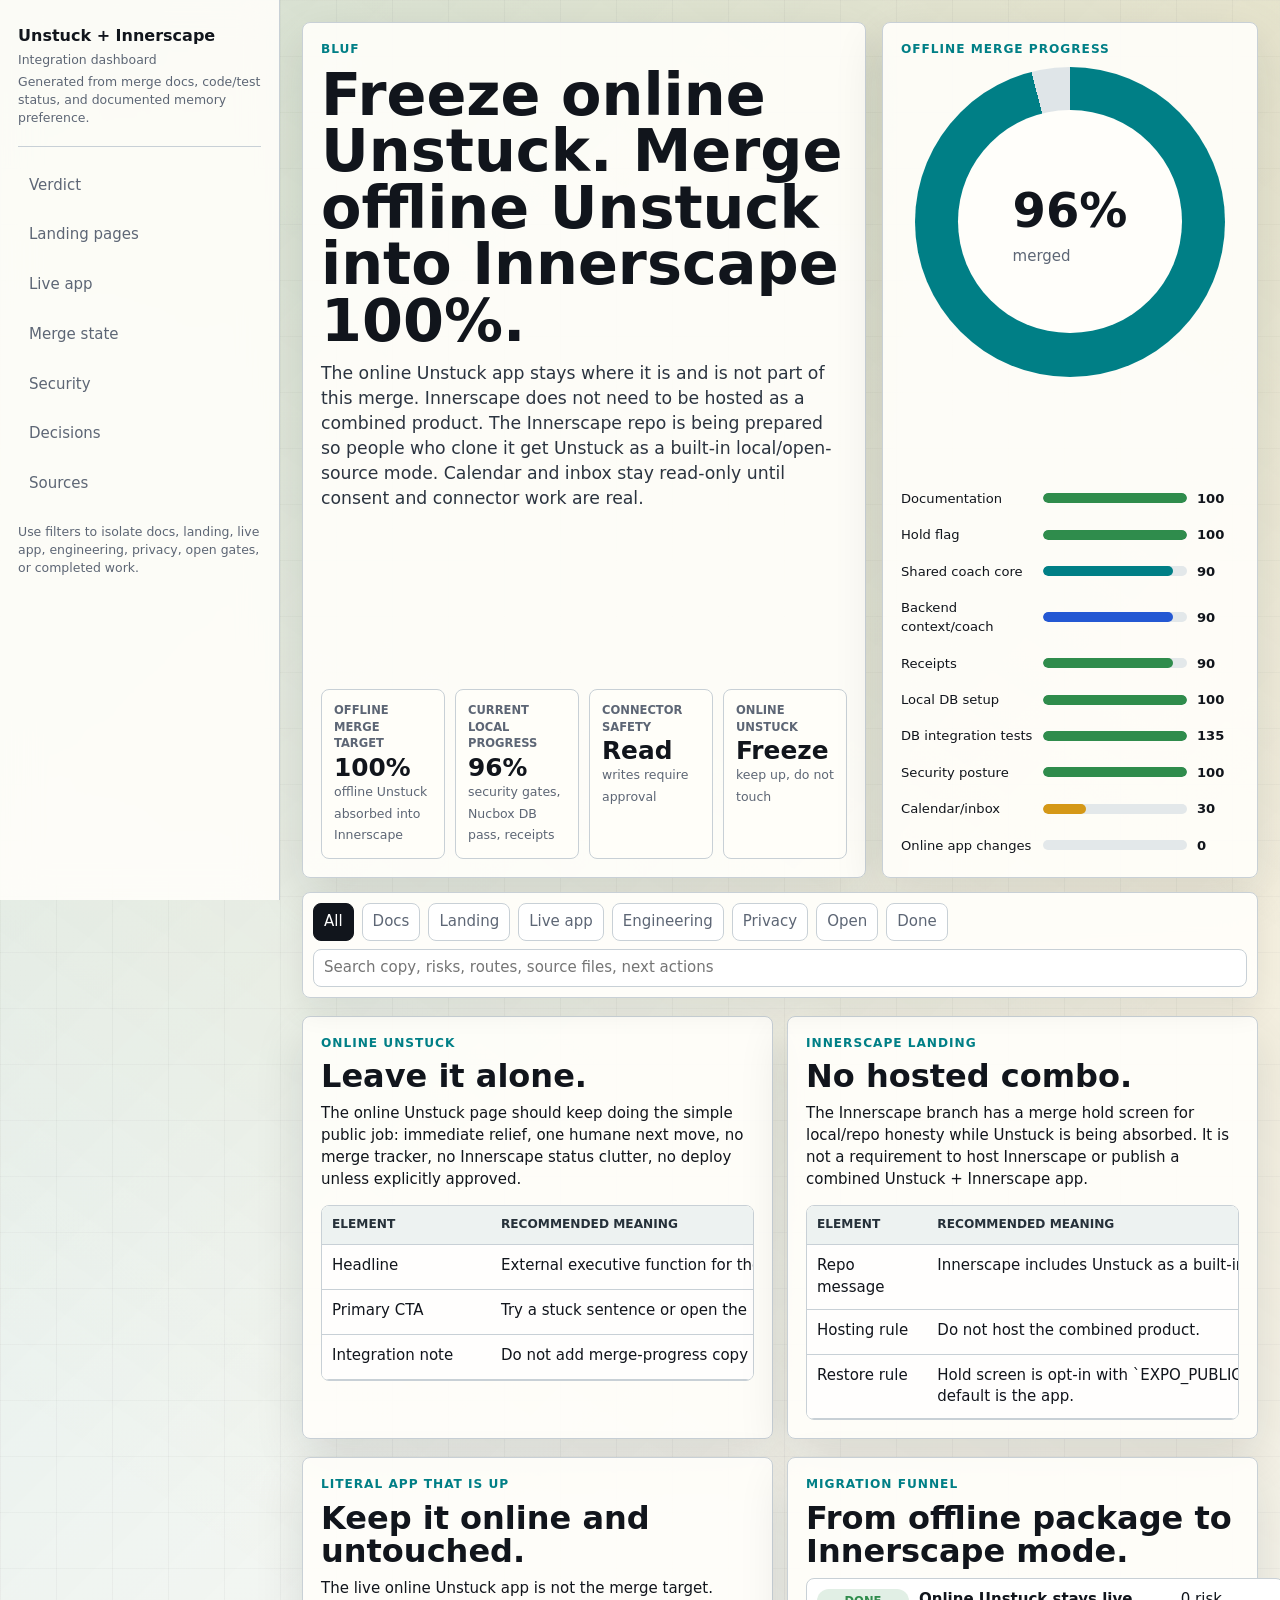
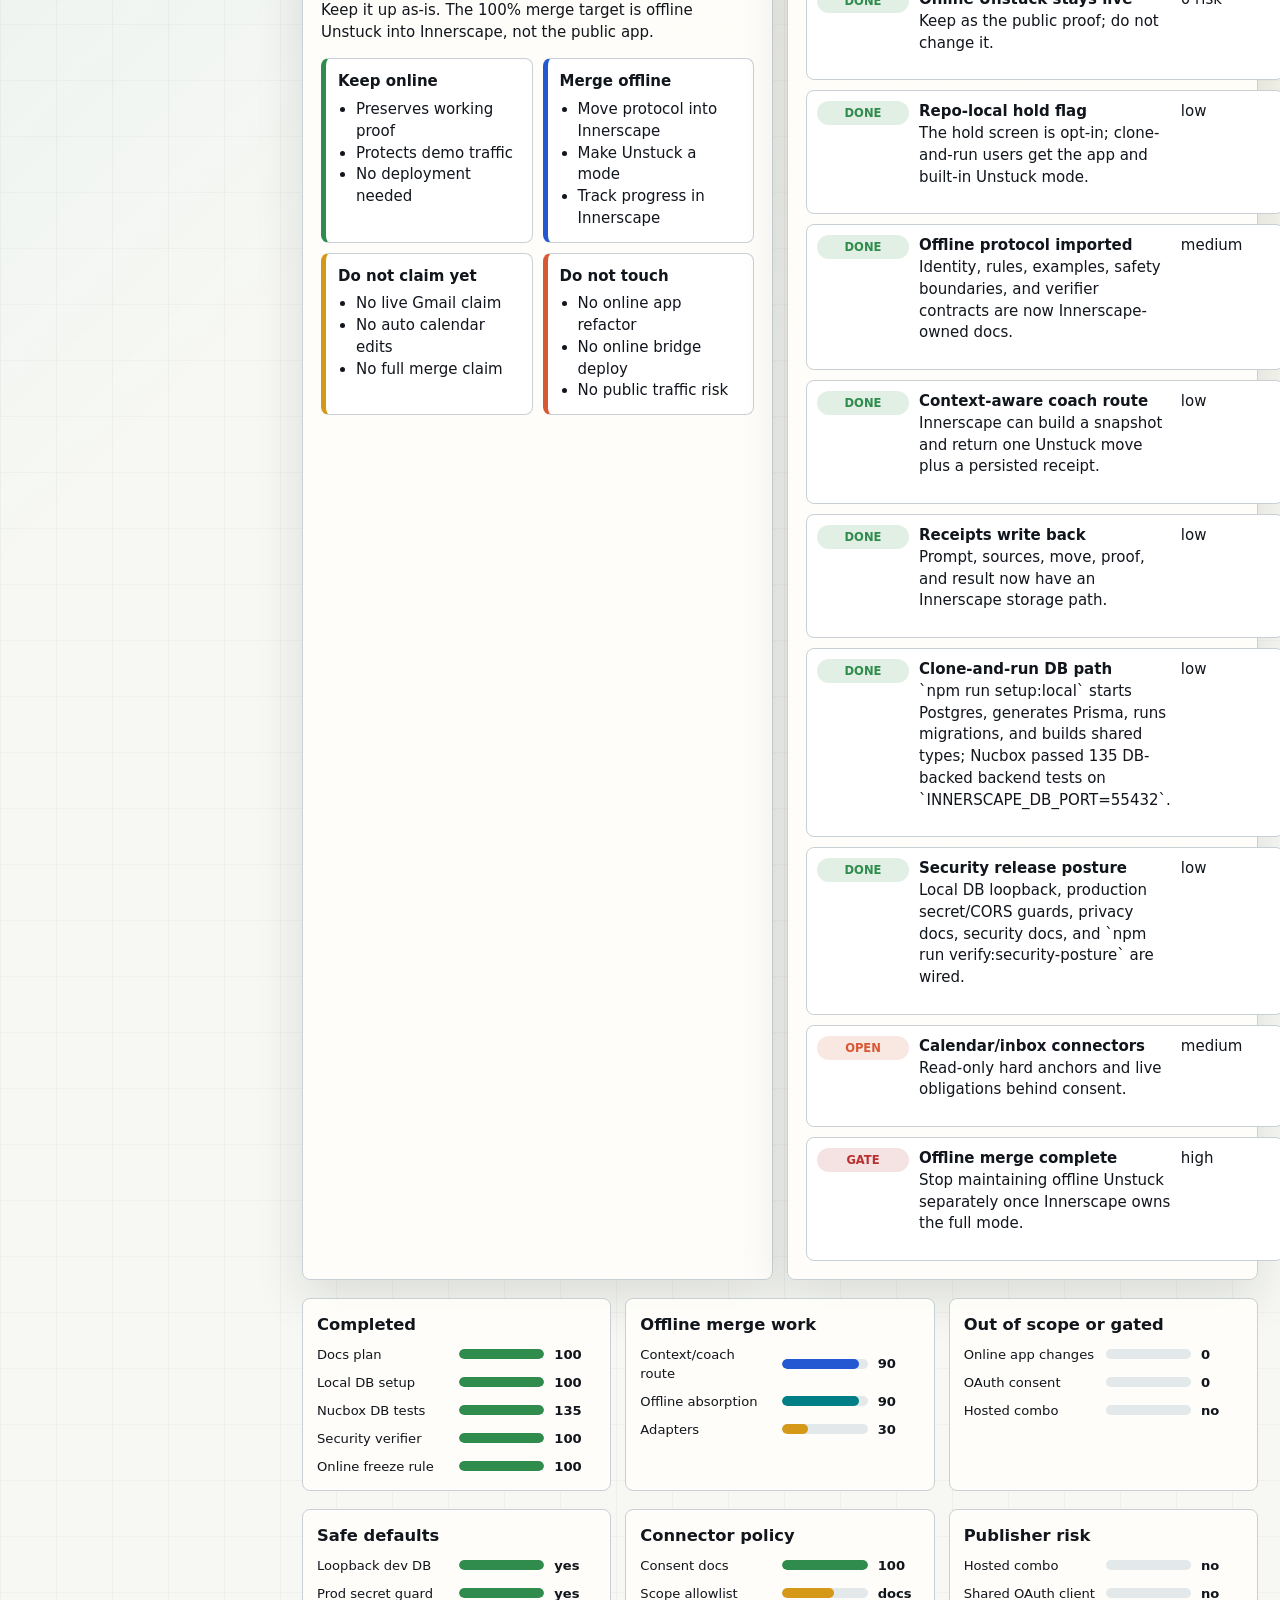
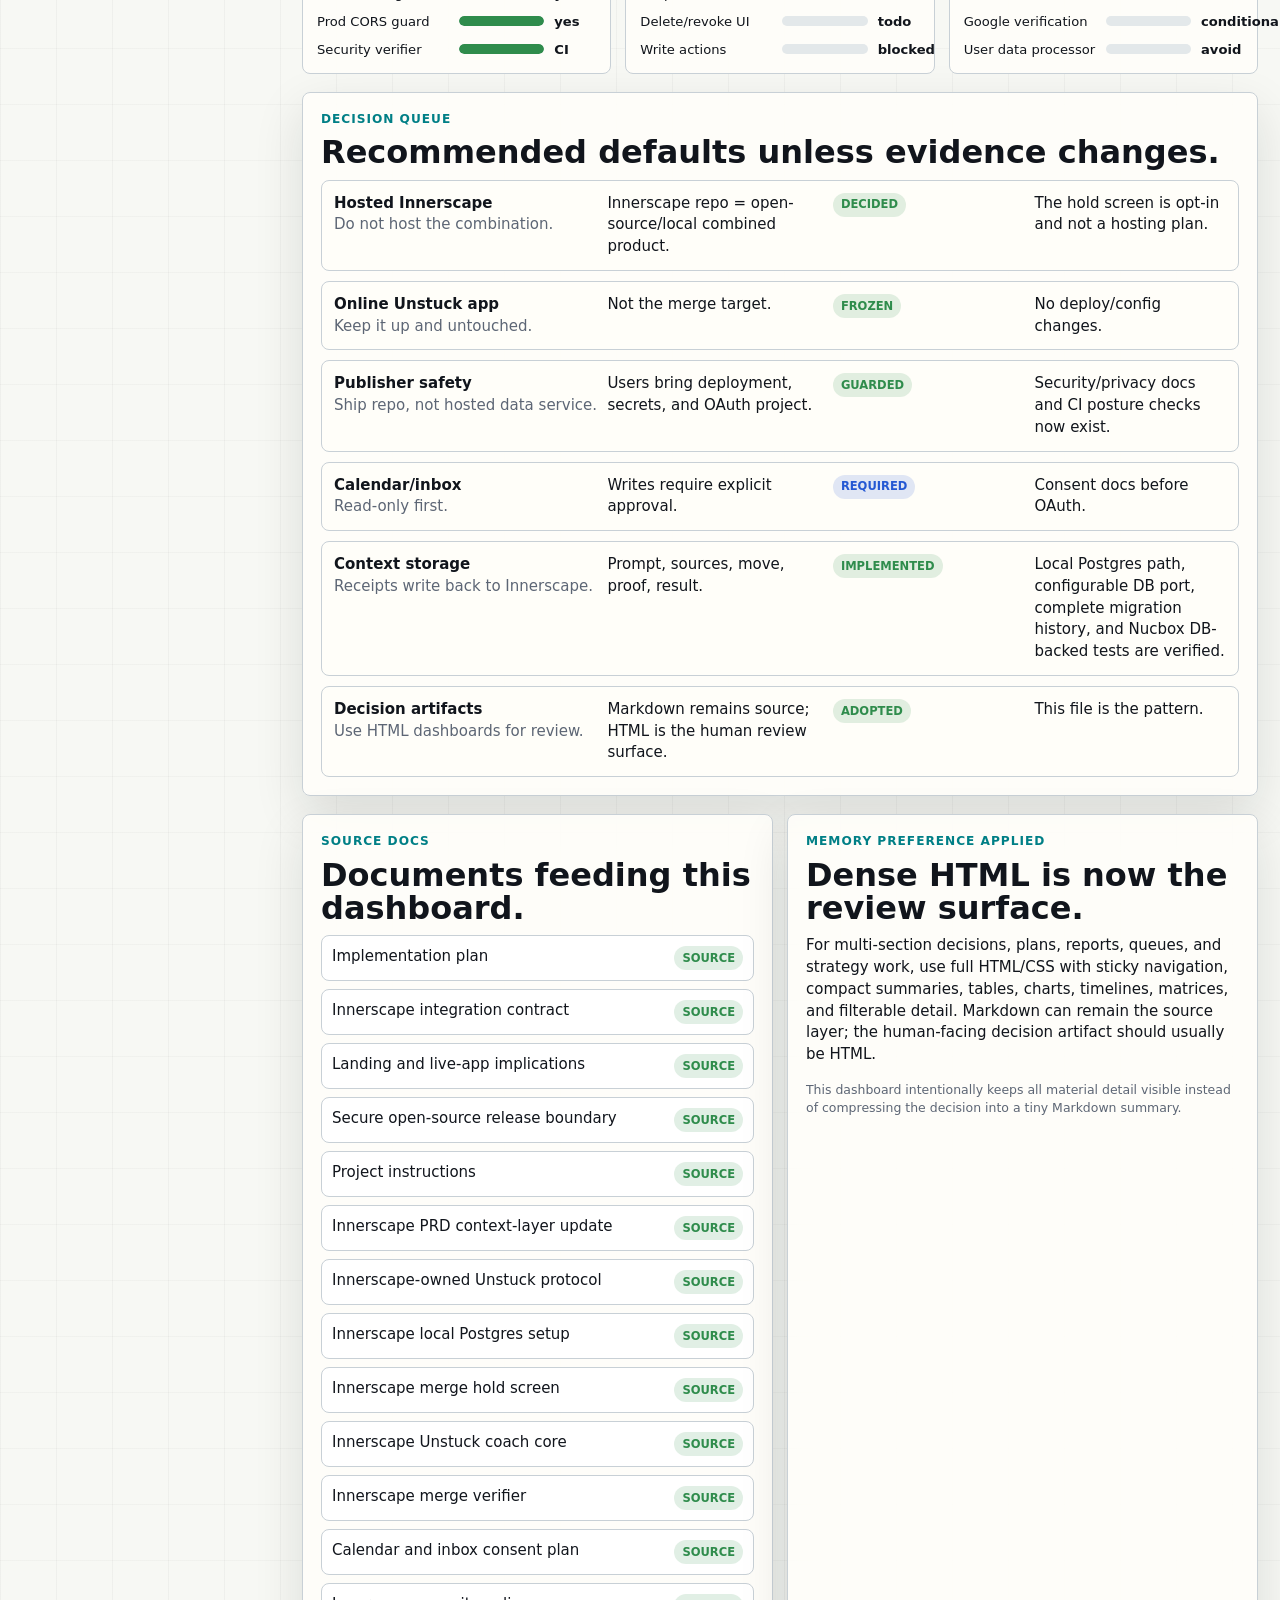
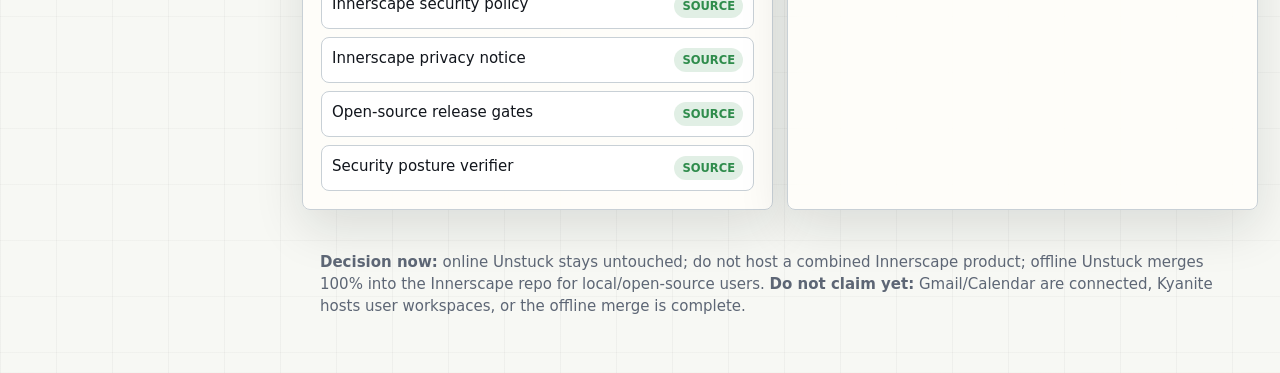
==== commit 9c6dfa66: "docs: track secure open-source release gates" ====
--- a/docs/integration-dashboard.html
+++ b/docs/integration-dashboard.html
@@ -573,6 +573,7 @@
           <a href="#landing">Landing pages</a>
           <a href="#live-app">Live app</a>
           <a href="#merge">Merge state</a>
+          <a href="#security">Security</a>
           <a href="#decisions">Decisions</a>
           <a href="#sources">Sources</a>
         </nav>
@@ -589,7 +590,7 @@
             </div>
             <div class="verdict-grid" aria-label="Topline metrics">
               <div class="summary-tile"><span>Offline merge target</span><strong>100%</strong><small>offline Unstuck absorbed into Innerscape</small></div>
-              <div class="summary-tile"><span>Current local progress</span><strong>94%</strong><small>Nucbox DB pass, port flag, hold flag, receipts</small></div>
+              <div class="summary-tile"><span>Current local progress</span><strong>96%</strong><small>security gates, Nucbox DB pass, receipts</small></div>
               <div class="summary-tile"><span>Connector safety</span><strong>Read</strong><small>writes require approval</small></div>
               <div class="summary-tile"><span>Online Unstuck</span><strong>Freeze</strong><small>keep up, do not touch</small></div>
             </div>
@@ -598,8 +599,8 @@
           <div class="panel status-stack" data-tags="engineering live open">
             <div>
               <p class="kicker">Offline merge progress</p>
-              <div class="progress-ring" style="--pct:94" aria-label="94 percent merged">
-                <div><strong>94%</strong><span>merged</span></div>
+              <div class="progress-ring" style="--pct:96" aria-label="96 percent merged">
+                <div><strong>96%</strong><span>merged</span></div>
               </div>
             </div>
             <div class="bars" aria-label="Merge readiness bars">
@@ -610,7 +611,8 @@
               <div class="bar-row"><span>Receipts</span><div class="bar"><span style="--value:90%;--color:var(--green)"></span></div><strong>90</strong></div>
               <div class="bar-row"><span>Local DB setup</span><div class="bar"><span style="--value:100%;--color:var(--green)"></span></div><strong>100</strong></div>
               <div class="bar-row"><span>DB integration tests</span><div class="bar"><span style="--value:100%;--color:var(--green)"></span></div><strong>135</strong></div>
-              <div class="bar-row"><span>Calendar/inbox</span><div class="bar"><span style="--value:20%;--color:var(--saffron)"></span></div><strong>20</strong></div>
+              <div class="bar-row"><span>Security posture</span><div class="bar"><span style="--value:100%;--color:var(--green)"></span></div><strong>100</strong></div>
+              <div class="bar-row"><span>Calendar/inbox</span><div class="bar"><span style="--value:30%;--color:var(--saffron)"></span></div><strong>30</strong></div>
               <div class="bar-row"><span>Online app changes</span><div class="bar"><span style="--value:0%;--color:var(--red)"></span></div><strong>0</strong></div>
             </div>
           </div>
@@ -685,6 +687,7 @@
               <div class="timeline-item"><span class="pill done">done</span><div><strong>Context-aware coach route</strong><p>Innerscape can build a snapshot and return one Unstuck move plus a persisted receipt.</p></div><span>low</span></div>
               <div class="timeline-item"><span class="pill done">done</span><div><strong>Receipts write back</strong><p>Prompt, sources, move, proof, and result now have an Innerscape storage path.</p></div><span>low</span></div>
               <div class="timeline-item"><span class="pill done">done</span><div><strong>Clone-and-run DB path</strong><p>`npm run setup:local` starts Postgres, generates Prisma, runs migrations, and builds shared types; Nucbox passed 135 DB-backed backend tests on `INNERSCAPE_DB_PORT=55432`.</p></div><span>low</span></div>
+              <div class="timeline-item"><span class="pill done">done</span><div><strong>Security release posture</strong><p>Local DB loopback, production secret/CORS guards, privacy docs, security docs, and `npm run verify:security-posture` are wired.</p></div><span>low</span></div>
               <div class="timeline-item"><span class="pill open">open</span><div><strong>Calendar/inbox connectors</strong><p>Read-only hard anchors and live obligations behind consent.</p></div><span>medium</span></div>
               <div class="timeline-item"><span class="pill blocked">gate</span><div><strong>Offline merge complete</strong><p>Stop maintaining offline Unstuck separately once Innerscape owns the full mode.</p></div><span>high</span></div>
             </div>
@@ -692,9 +695,15 @@
         </section>
 
         <section id="merge" class="section grid-3">
-          <div class="chart-panel" data-tags="engineering done"><h3>Completed</h3><div class="bars"><div class="bar-row"><span>Docs plan</span><div class="bar"><span style="--value:100%;--color:var(--green)"></span></div><strong>100</strong></div><div class="bar-row"><span>Local DB setup</span><div class="bar"><span style="--value:100%;--color:var(--green)"></span></div><strong>100</strong></div><div class="bar-row"><span>Nucbox DB tests</span><div class="bar"><span style="--value:100%;--color:var(--green)"></span></div><strong>135</strong></div><div class="bar-row"><span>Contract verifier</span><div class="bar"><span style="--value:100%;--color:var(--green)"></span></div><strong>100</strong></div><div class="bar-row"><span>Online freeze rule</span><div class="bar"><span style="--value:100%;--color:var(--green)"></span></div><strong>100</strong></div></div></div>
-          <div class="chart-panel" data-tags="engineering open"><h3>Offline merge work</h3><div class="bars"><div class="bar-row"><span>Context/coach route</span><div class="bar"><span style="--value:90%;--color:var(--blue)"></span></div><strong>90</strong></div><div class="bar-row"><span>Offline absorption</span><div class="bar"><span style="--value:90%;--color:var(--teal)"></span></div><strong>90</strong></div><div class="bar-row"><span>Adapters</span><div class="bar"><span style="--value:20%;--color:var(--saffron)"></span></div><strong>20</strong></div></div></div>
+          <div class="chart-panel" data-tags="engineering done"><h3>Completed</h3><div class="bars"><div class="bar-row"><span>Docs plan</span><div class="bar"><span style="--value:100%;--color:var(--green)"></span></div><strong>100</strong></div><div class="bar-row"><span>Local DB setup</span><div class="bar"><span style="--value:100%;--color:var(--green)"></span></div><strong>100</strong></div><div class="bar-row"><span>Nucbox DB tests</span><div class="bar"><span style="--value:100%;--color:var(--green)"></span></div><strong>135</strong></div><div class="bar-row"><span>Security verifier</span><div class="bar"><span style="--value:100%;--color:var(--green)"></span></div><strong>100</strong></div><div class="bar-row"><span>Online freeze rule</span><div class="bar"><span style="--value:100%;--color:var(--green)"></span></div><strong>100</strong></div></div></div>
+          <div class="chart-panel" data-tags="engineering open"><h3>Offline merge work</h3><div class="bars"><div class="bar-row"><span>Context/coach route</span><div class="bar"><span style="--value:90%;--color:var(--blue)"></span></div><strong>90</strong></div><div class="bar-row"><span>Offline absorption</span><div class="bar"><span style="--value:90%;--color:var(--teal)"></span></div><strong>90</strong></div><div class="bar-row"><span>Adapters</span><div class="bar"><span style="--value:30%;--color:var(--saffron)"></span></div><strong>30</strong></div></div></div>
           <div class="chart-panel" data-tags="engineering live open privacy"><h3>Out of scope or gated</h3><div class="bars"><div class="bar-row"><span>Online app changes</span><div class="bar"><span style="--value:0%;--color:var(--red)"></span></div><strong>0</strong></div><div class="bar-row"><span>OAuth consent</span><div class="bar"><span style="--value:0%;--color:var(--red)"></span></div><strong>0</strong></div><div class="bar-row"><span>Hosted combo</span><div class="bar"><span style="--value:0%;--color:var(--red)"></span></div><strong>no</strong></div></div></div>
+        </section>
+
+        <section id="security" class="section grid-3">
+          <div class="chart-panel" data-tags="privacy engineering done"><h3>Safe defaults</h3><div class="bars"><div class="bar-row"><span>Loopback dev DB</span><div class="bar"><span style="--value:100%;--color:var(--green)"></span></div><strong>yes</strong></div><div class="bar-row"><span>Prod secret guard</span><div class="bar"><span style="--value:100%;--color:var(--green)"></span></div><strong>yes</strong></div><div class="bar-row"><span>Prod CORS guard</span><div class="bar"><span style="--value:100%;--color:var(--green)"></span></div><strong>yes</strong></div><div class="bar-row"><span>Security verifier</span><div class="bar"><span style="--value:100%;--color:var(--green)"></span></div><strong>CI</strong></div></div></div>
+          <div class="chart-panel" data-tags="privacy open"><h3>Connector policy</h3><div class="bars"><div class="bar-row"><span>Consent docs</span><div class="bar"><span style="--value:100%;--color:var(--green)"></span></div><strong>100</strong></div><div class="bar-row"><span>Scope allowlist</span><div class="bar"><span style="--value:60%;--color:var(--saffron)"></span></div><strong>docs</strong></div><div class="bar-row"><span>Delete/revoke UI</span><div class="bar"><span style="--value:0%;--color:var(--red)"></span></div><strong>todo</strong></div><div class="bar-row"><span>Write actions</span><div class="bar"><span style="--value:0%;--color:var(--red)"></span></div><strong>blocked</strong></div></div></div>
+          <div class="chart-panel" data-tags="privacy done"><h3>Publisher risk</h3><div class="bars"><div class="bar-row"><span>Hosted combo</span><div class="bar"><span style="--value:0%;--color:var(--green)"></span></div><strong>no</strong></div><div class="bar-row"><span>Shared OAuth client</span><div class="bar"><span style="--value:0%;--color:var(--green)"></span></div><strong>no</strong></div><div class="bar-row"><span>Google verification</span><div class="bar"><span style="--value:0%;--color:var(--saffron)"></span></div><strong>conditional</strong></div><div class="bar-row"><span>User data processor</span><div class="bar"><span style="--value:0%;--color:var(--green)"></span></div><strong>avoid</strong></div></div></div>
         </section>
 
         <section id="decisions" class="section panel" data-tags="product landing live engineering privacy open docs">
@@ -703,6 +712,7 @@
           <div class="decision-list">
             <div class="decision-row" data-tags="landing done"><div><strong>Hosted Innerscape</strong><p>Do not host the combination.</p></div><div>Innerscape repo = open-source/local combined product.</div><div><span class="pill done">decided</span></div><div>The hold screen is opt-in and not a hosting plan.</div></div>
             <div class="decision-row" data-tags="live open done"><div><strong>Online Unstuck app</strong><p>Keep it up and untouched.</p></div><div>Not the merge target.</div><div><span class="pill done">frozen</span></div><div>No deploy/config changes.</div></div>
+            <div class="decision-row" data-tags="privacy done"><div><strong>Publisher safety</strong><p>Ship repo, not hosted data service.</p></div><div>Users bring deployment, secrets, and OAuth project.</div><div><span class="pill done">guarded</span></div><div>Security/privacy docs and CI posture checks now exist.</div></div>
             <div class="decision-row" data-tags="privacy open"><div><strong>Calendar/inbox</strong><p>Read-only first.</p></div><div>Writes require explicit approval.</div><div><span class="pill next">required</span></div><div>Consent docs before OAuth.</div></div>
             <div class="decision-row" data-tags="engineering done"><div><strong>Context storage</strong><p>Receipts write back to Innerscape.</p></div><div>Prompt, sources, move, proof, result.</div><div><span class="pill done">implemented</span></div><div>Local Postgres path, configurable DB port, complete migration history, and Nucbox DB-backed tests are verified.</div></div>
             <div class="decision-row" data-tags="docs done"><div><strong>Decision artifacts</strong><p>Use HTML dashboards for review.</p></div><div>Markdown remains source; HTML is the human review surface.</div><div><span class="pill done">adopted</span></div><div>This file is the pattern.</div></div>
@@ -717,6 +727,7 @@
               <a href="./plans/2026-06-02-innerscape-unstuck-context-integration.md"><span>Implementation plan</span><span class="pill done">source</span></a>
               <a href="../reference/innerscape-integration.md"><span>Innerscape integration contract</span><span class="pill done">source</span></a>
               <a href="../reference/landing-live-app-implications.md"><span>Landing and live-app implications</span><span class="pill done">source</span></a>
+              <a href="../reference/secure-open-source-release.md"><span>Secure open-source release boundary</span><span class="pill done">source</span></a>
               <a href="../PROJECT_INSTRUCTIONS.md"><span>Project instructions</span><span class="pill done">source</span></a>
               <a href="file:///Users/simongonzalezdecruz/workspaces/kyanite-labs/Innerscape/.worktrees/codex-innerscape-unstuck-context/PRD.md"><span>Innerscape PRD context-layer update</span><span class="pill done">source</span></a>
               <a href="file:///Users/simongonzalezdecruz/workspaces/kyanite-labs/Innerscape/.worktrees/codex-innerscape-unstuck-context/docs/unstuck/README.md"><span>Innerscape-owned Unstuck protocol</span><span class="pill done">source</span></a>
@@ -725,6 +736,10 @@
               <a href="file:///Users/simongonzalezdecruz/workspaces/kyanite-labs/Innerscape/.worktrees/codex-innerscape-unstuck-context/packages/shared/src/unstuck-coach.ts"><span>Innerscape Unstuck coach core</span><span class="pill done">source</span></a>
               <a href="file:///Users/simongonzalezdecruz/workspaces/kyanite-labs/Innerscape/.worktrees/codex-innerscape-unstuck-context/scripts/verify-unstuck-merge.mjs"><span>Innerscape merge verifier</span><span class="pill done">source</span></a>
               <a href="file:///Users/simongonzalezdecruz/workspaces/kyanite-labs/Innerscape/.worktrees/codex-innerscape-unstuck-context/docs/plans/2026-06-02-calendar-inbox-consent.md"><span>Calendar and inbox consent plan</span><span class="pill done">source</span></a>
+              <a href="file:///Users/simongonzalezdecruz/workspaces/kyanite-labs/Innerscape/.worktrees/codex-innerscape-unstuck-context/SECURITY.md"><span>Innerscape security policy</span><span class="pill done">source</span></a>
+              <a href="file:///Users/simongonzalezdecruz/workspaces/kyanite-labs/Innerscape/.worktrees/codex-innerscape-unstuck-context/PRIVACY.md"><span>Innerscape privacy notice</span><span class="pill done">source</span></a>
+              <a href="file:///Users/simongonzalezdecruz/workspaces/kyanite-labs/Innerscape/.worktrees/codex-innerscape-unstuck-context/docs/security/open-source-release-gates.md"><span>Open-source release gates</span><span class="pill done">source</span></a>
+              <a href="file:///Users/simongonzalezdecruz/workspaces/kyanite-labs/Innerscape/.worktrees/codex-innerscape-unstuck-context/scripts/verify-security-posture.mjs"><span>Security posture verifier</span><span class="pill done">source</span></a>
             </div>
           </div>
 
@@ -737,7 +752,7 @@
         </section>
 
         <section class="foot" data-tags="docs">
-          <p><strong>Decision now:</strong> online Unstuck stays untouched; do not host a combined Innerscape product; offline Unstuck merges 100% into the Innerscape repo for local/open-source users. <strong>Do not claim yet:</strong> Gmail/Calendar are connected, clone-and-run DB verification is complete, or the offline merge is complete.</p>
+          <p><strong>Decision now:</strong> online Unstuck stays untouched; do not host a combined Innerscape product; offline Unstuck merges 100% into the Innerscape repo for local/open-source users. <strong>Do not claim yet:</strong> Gmail/Calendar are connected, Kyanite hosts user workspaces, or the offline merge is complete.</p>
         </section>
       </main>
     </div>
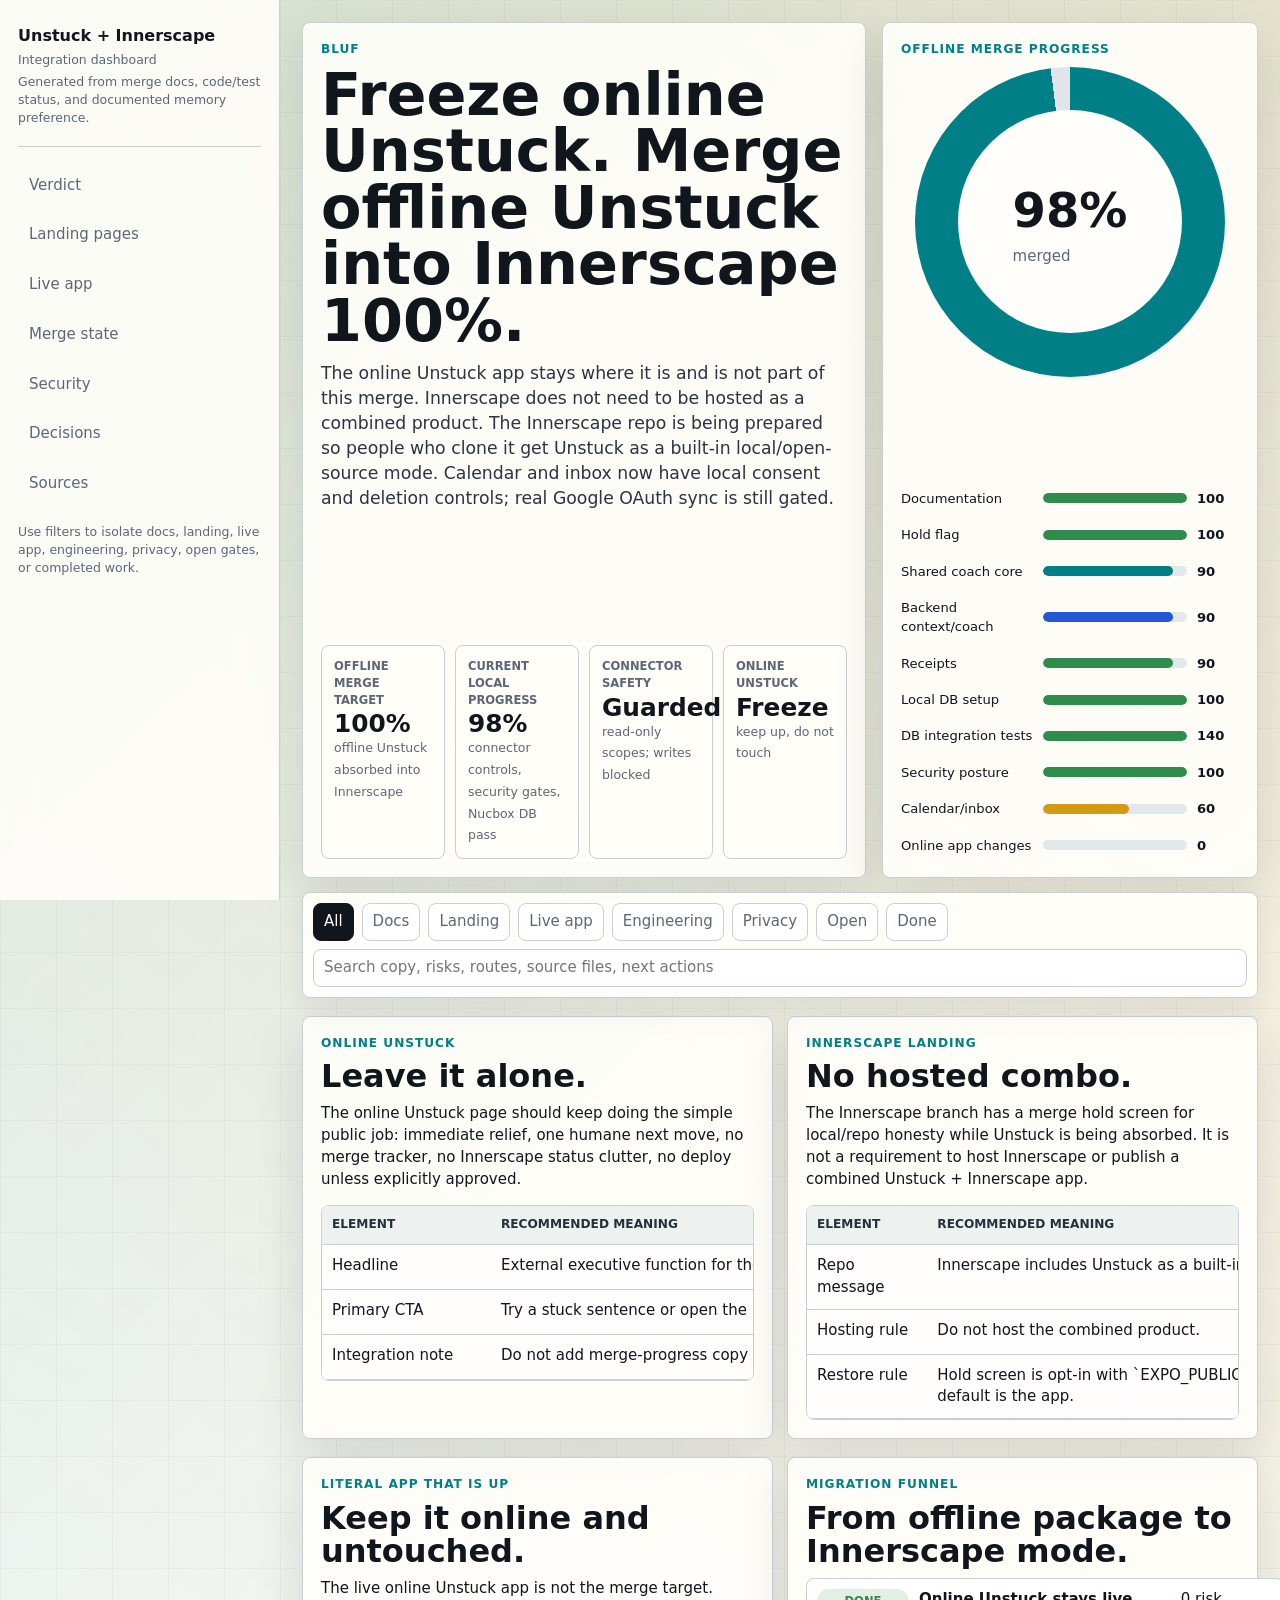
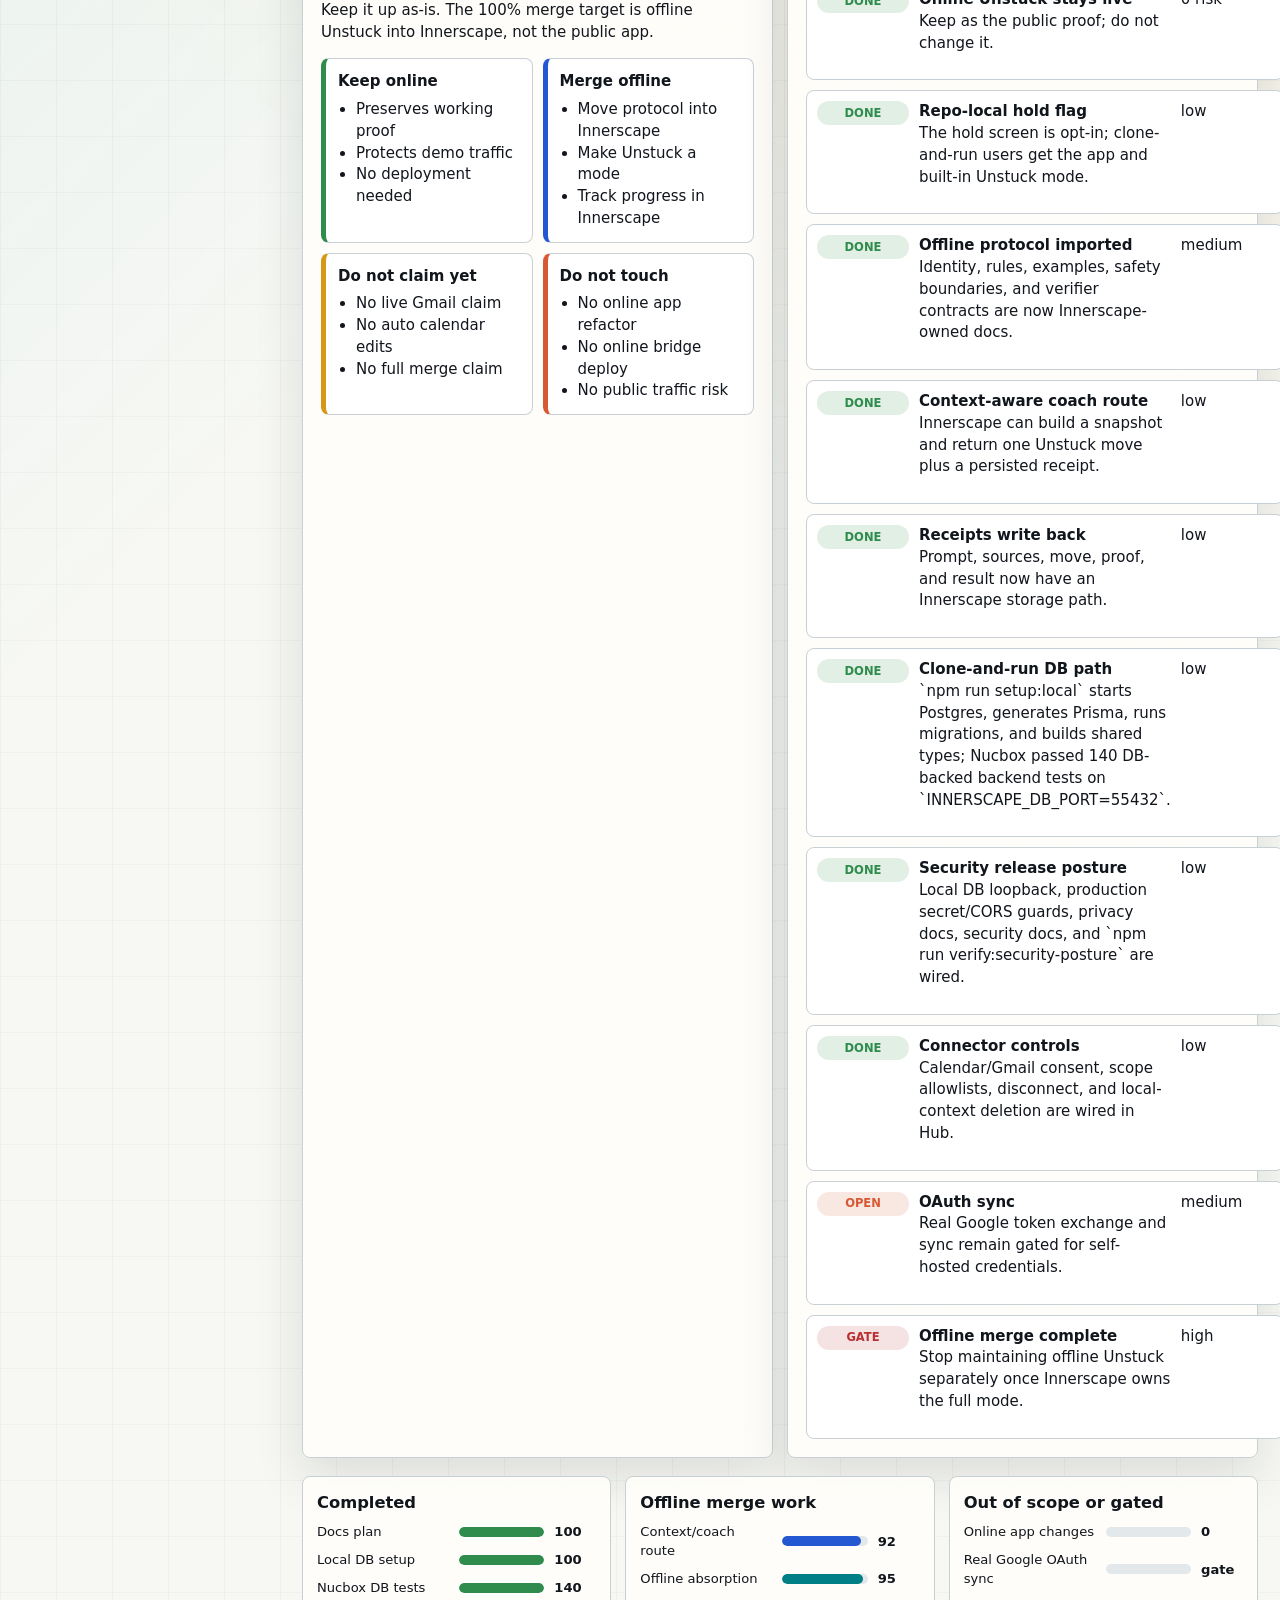
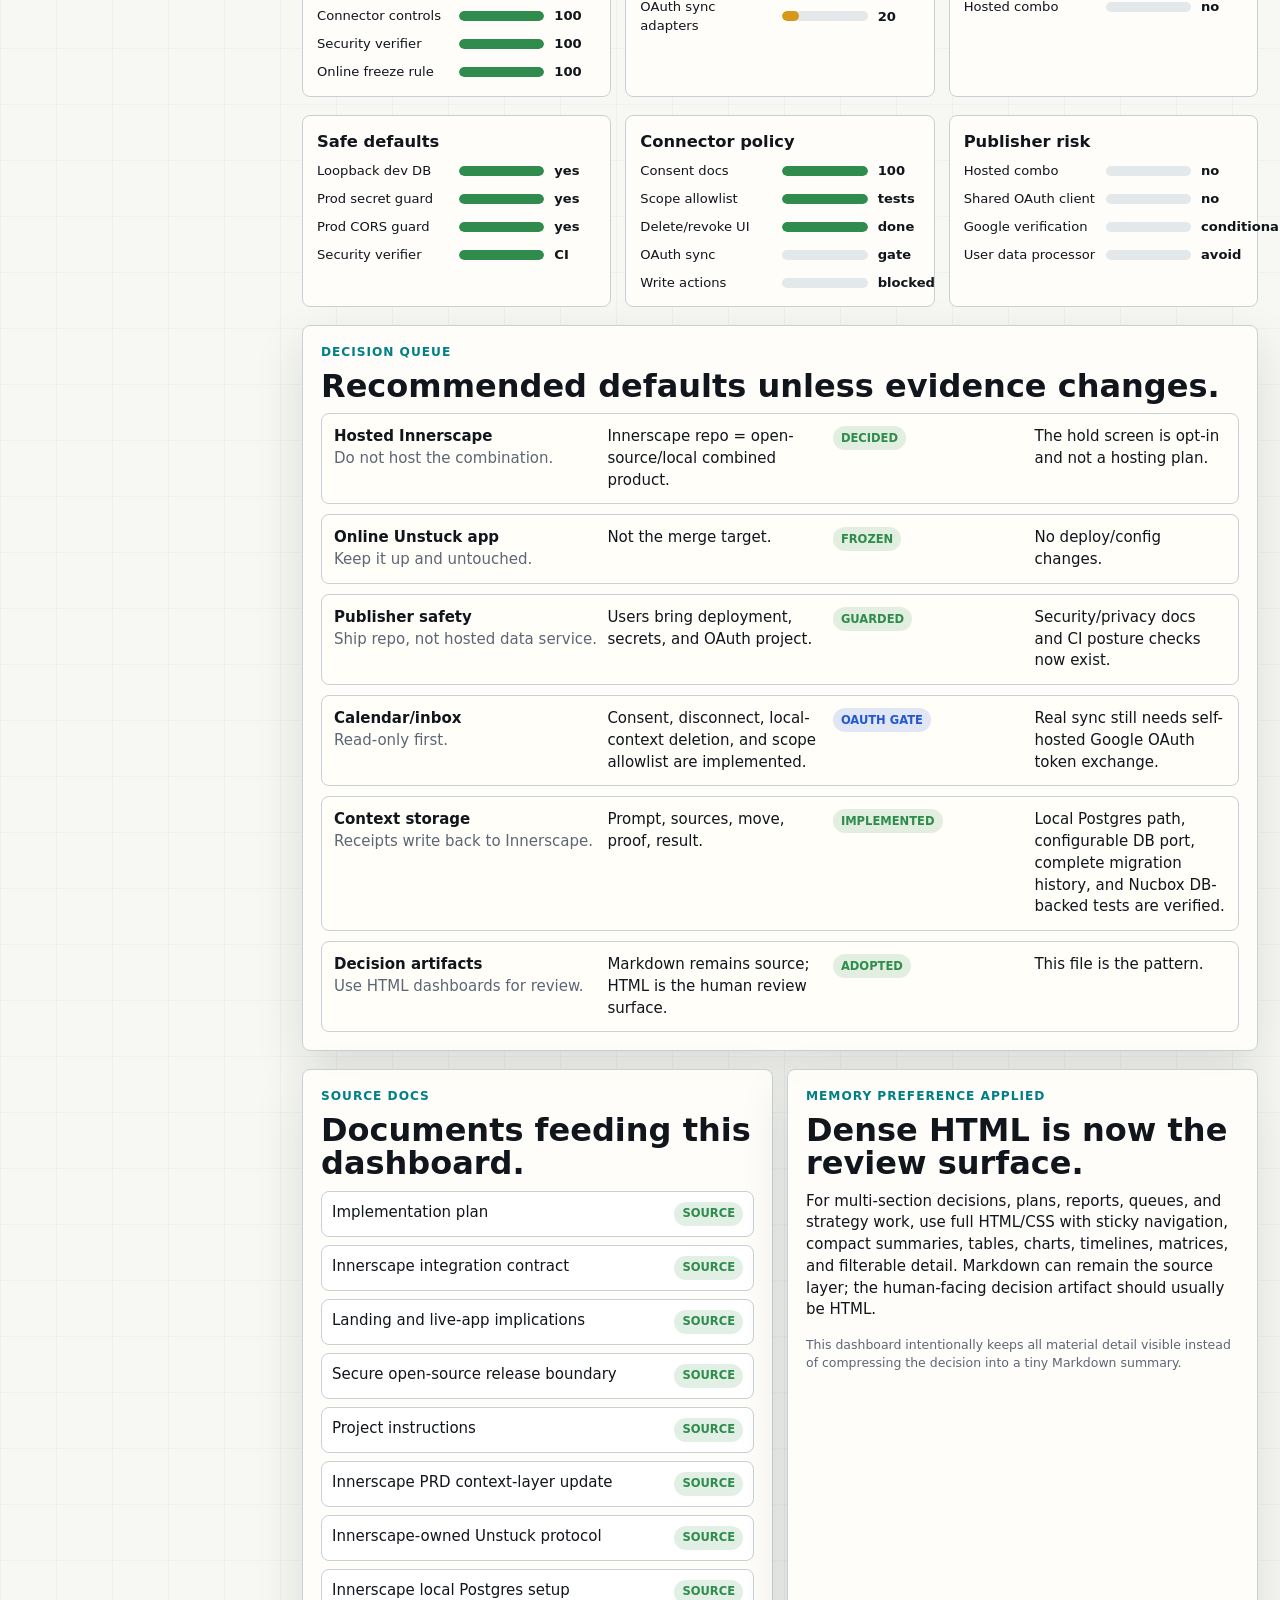
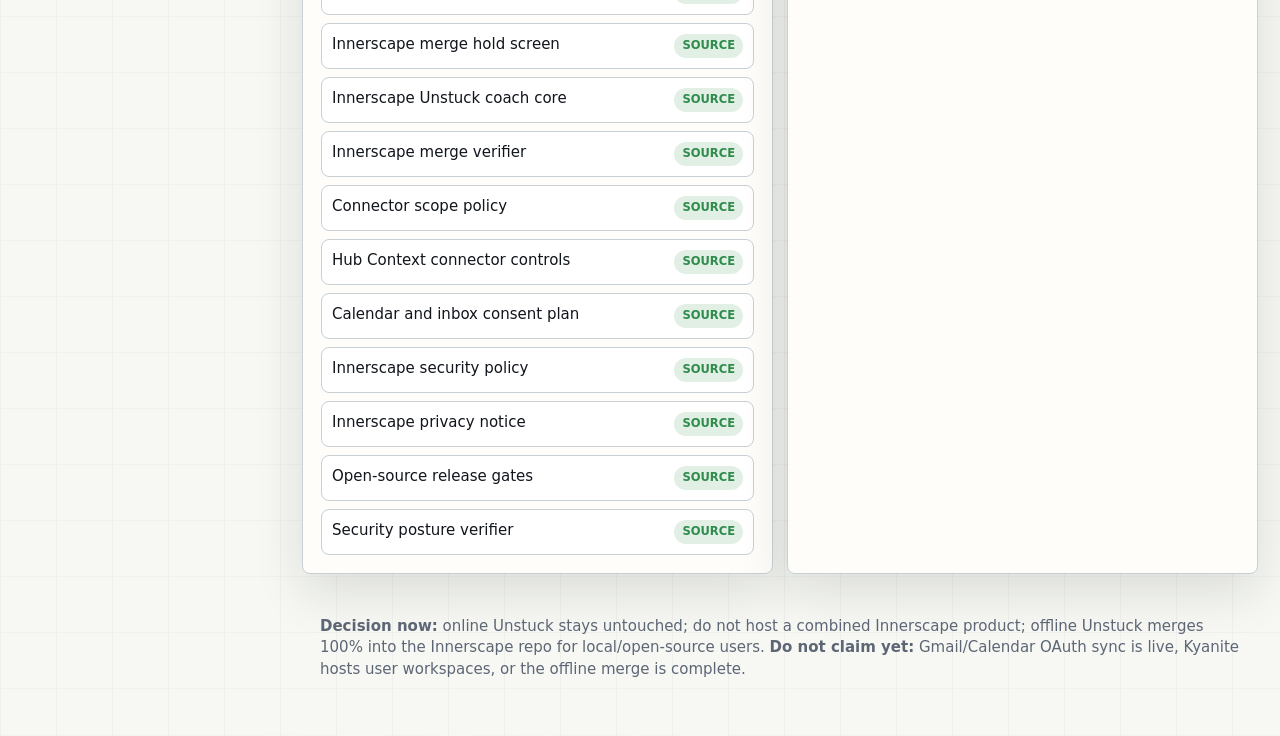
==== commit 0b65acb7: "docs: update connector control dashboard" ====
--- a/docs/integration-dashboard.html
+++ b/docs/integration-dashboard.html
@@ -586,12 +586,12 @@
             <div>
               <p class="kicker">BLUF</p>
               <h1>Freeze online Unstuck. Merge offline Unstuck into Innerscape 100%.</h1>
-              <p class="lede">The online Unstuck app stays where it is and is not part of this merge. Innerscape does not need to be hosted as a combined product. The Innerscape repo is being prepared so people who clone it get Unstuck as a built-in local/open-source mode. Calendar and inbox stay read-only until consent and connector work are real.</p>
+              <p class="lede">The online Unstuck app stays where it is and is not part of this merge. Innerscape does not need to be hosted as a combined product. The Innerscape repo is being prepared so people who clone it get Unstuck as a built-in local/open-source mode. Calendar and inbox now have local consent and deletion controls; real Google OAuth sync is still gated.</p>
             </div>
             <div class="verdict-grid" aria-label="Topline metrics">
               <div class="summary-tile"><span>Offline merge target</span><strong>100%</strong><small>offline Unstuck absorbed into Innerscape</small></div>
-              <div class="summary-tile"><span>Current local progress</span><strong>96%</strong><small>security gates, Nucbox DB pass, receipts</small></div>
-              <div class="summary-tile"><span>Connector safety</span><strong>Read</strong><small>writes require approval</small></div>
+              <div class="summary-tile"><span>Current local progress</span><strong>98%</strong><small>connector controls, security gates, Nucbox DB pass</small></div>
+              <div class="summary-tile"><span>Connector safety</span><strong>Guarded</strong><small>read-only scopes; writes blocked</small></div>
               <div class="summary-tile"><span>Online Unstuck</span><strong>Freeze</strong><small>keep up, do not touch</small></div>
             </div>
           </div>
@@ -599,8 +599,8 @@
           <div class="panel status-stack" data-tags="engineering live open">
             <div>
               <p class="kicker">Offline merge progress</p>
-              <div class="progress-ring" style="--pct:96" aria-label="96 percent merged">
-                <div><strong>96%</strong><span>merged</span></div>
+              <div class="progress-ring" style="--pct:98" aria-label="98 percent merged">
+                <div><strong>98%</strong><span>merged</span></div>
               </div>
             </div>
             <div class="bars" aria-label="Merge readiness bars">
@@ -610,9 +610,9 @@
               <div class="bar-row"><span>Backend context/coach</span><div class="bar"><span style="--value:90%;--color:var(--blue)"></span></div><strong>90</strong></div>
               <div class="bar-row"><span>Receipts</span><div class="bar"><span style="--value:90%;--color:var(--green)"></span></div><strong>90</strong></div>
               <div class="bar-row"><span>Local DB setup</span><div class="bar"><span style="--value:100%;--color:var(--green)"></span></div><strong>100</strong></div>
-              <div class="bar-row"><span>DB integration tests</span><div class="bar"><span style="--value:100%;--color:var(--green)"></span></div><strong>135</strong></div>
+              <div class="bar-row"><span>DB integration tests</span><div class="bar"><span style="--value:100%;--color:var(--green)"></span></div><strong>140</strong></div>
               <div class="bar-row"><span>Security posture</span><div class="bar"><span style="--value:100%;--color:var(--green)"></span></div><strong>100</strong></div>
-              <div class="bar-row"><span>Calendar/inbox</span><div class="bar"><span style="--value:30%;--color:var(--saffron)"></span></div><strong>30</strong></div>
+              <div class="bar-row"><span>Calendar/inbox</span><div class="bar"><span style="--value:60%;--color:var(--saffron)"></span></div><strong>60</strong></div>
               <div class="bar-row"><span>Online app changes</span><div class="bar"><span style="--value:0%;--color:var(--red)"></span></div><strong>0</strong></div>
             </div>
           </div>
@@ -686,23 +686,24 @@
               <div class="timeline-item"><span class="pill done">done</span><div><strong>Offline protocol imported</strong><p>Identity, rules, examples, safety boundaries, and verifier contracts are now Innerscape-owned docs.</p></div><span>medium</span></div>
               <div class="timeline-item"><span class="pill done">done</span><div><strong>Context-aware coach route</strong><p>Innerscape can build a snapshot and return one Unstuck move plus a persisted receipt.</p></div><span>low</span></div>
               <div class="timeline-item"><span class="pill done">done</span><div><strong>Receipts write back</strong><p>Prompt, sources, move, proof, and result now have an Innerscape storage path.</p></div><span>low</span></div>
-              <div class="timeline-item"><span class="pill done">done</span><div><strong>Clone-and-run DB path</strong><p>`npm run setup:local` starts Postgres, generates Prisma, runs migrations, and builds shared types; Nucbox passed 135 DB-backed backend tests on `INNERSCAPE_DB_PORT=55432`.</p></div><span>low</span></div>
+              <div class="timeline-item"><span class="pill done">done</span><div><strong>Clone-and-run DB path</strong><p>`npm run setup:local` starts Postgres, generates Prisma, runs migrations, and builds shared types; Nucbox passed 140 DB-backed backend tests on `INNERSCAPE_DB_PORT=55432`.</p></div><span>low</span></div>
               <div class="timeline-item"><span class="pill done">done</span><div><strong>Security release posture</strong><p>Local DB loopback, production secret/CORS guards, privacy docs, security docs, and `npm run verify:security-posture` are wired.</p></div><span>low</span></div>
-              <div class="timeline-item"><span class="pill open">open</span><div><strong>Calendar/inbox connectors</strong><p>Read-only hard anchors and live obligations behind consent.</p></div><span>medium</span></div>
+              <div class="timeline-item"><span class="pill done">done</span><div><strong>Connector controls</strong><p>Calendar/Gmail consent, scope allowlists, disconnect, and local-context deletion are wired in Hub.</p></div><span>low</span></div>
+              <div class="timeline-item"><span class="pill open">open</span><div><strong>OAuth sync</strong><p>Real Google token exchange and sync remain gated for self-hosted credentials.</p></div><span>medium</span></div>
               <div class="timeline-item"><span class="pill blocked">gate</span><div><strong>Offline merge complete</strong><p>Stop maintaining offline Unstuck separately once Innerscape owns the full mode.</p></div><span>high</span></div>
             </div>
           </div>
         </section>
 
         <section id="merge" class="section grid-3">
-          <div class="chart-panel" data-tags="engineering done"><h3>Completed</h3><div class="bars"><div class="bar-row"><span>Docs plan</span><div class="bar"><span style="--value:100%;--color:var(--green)"></span></div><strong>100</strong></div><div class="bar-row"><span>Local DB setup</span><div class="bar"><span style="--value:100%;--color:var(--green)"></span></div><strong>100</strong></div><div class="bar-row"><span>Nucbox DB tests</span><div class="bar"><span style="--value:100%;--color:var(--green)"></span></div><strong>135</strong></div><div class="bar-row"><span>Security verifier</span><div class="bar"><span style="--value:100%;--color:var(--green)"></span></div><strong>100</strong></div><div class="bar-row"><span>Online freeze rule</span><div class="bar"><span style="--value:100%;--color:var(--green)"></span></div><strong>100</strong></div></div></div>
-          <div class="chart-panel" data-tags="engineering open"><h3>Offline merge work</h3><div class="bars"><div class="bar-row"><span>Context/coach route</span><div class="bar"><span style="--value:90%;--color:var(--blue)"></span></div><strong>90</strong></div><div class="bar-row"><span>Offline absorption</span><div class="bar"><span style="--value:90%;--color:var(--teal)"></span></div><strong>90</strong></div><div class="bar-row"><span>Adapters</span><div class="bar"><span style="--value:30%;--color:var(--saffron)"></span></div><strong>30</strong></div></div></div>
-          <div class="chart-panel" data-tags="engineering live open privacy"><h3>Out of scope or gated</h3><div class="bars"><div class="bar-row"><span>Online app changes</span><div class="bar"><span style="--value:0%;--color:var(--red)"></span></div><strong>0</strong></div><div class="bar-row"><span>OAuth consent</span><div class="bar"><span style="--value:0%;--color:var(--red)"></span></div><strong>0</strong></div><div class="bar-row"><span>Hosted combo</span><div class="bar"><span style="--value:0%;--color:var(--red)"></span></div><strong>no</strong></div></div></div>
+          <div class="chart-panel" data-tags="engineering done"><h3>Completed</h3><div class="bars"><div class="bar-row"><span>Docs plan</span><div class="bar"><span style="--value:100%;--color:var(--green)"></span></div><strong>100</strong></div><div class="bar-row"><span>Local DB setup</span><div class="bar"><span style="--value:100%;--color:var(--green)"></span></div><strong>100</strong></div><div class="bar-row"><span>Nucbox DB tests</span><div class="bar"><span style="--value:100%;--color:var(--green)"></span></div><strong>140</strong></div><div class="bar-row"><span>Connector controls</span><div class="bar"><span style="--value:100%;--color:var(--green)"></span></div><strong>100</strong></div><div class="bar-row"><span>Security verifier</span><div class="bar"><span style="--value:100%;--color:var(--green)"></span></div><strong>100</strong></div><div class="bar-row"><span>Online freeze rule</span><div class="bar"><span style="--value:100%;--color:var(--green)"></span></div><strong>100</strong></div></div></div>
+          <div class="chart-panel" data-tags="engineering open"><h3>Offline merge work</h3><div class="bars"><div class="bar-row"><span>Context/coach route</span><div class="bar"><span style="--value:92%;--color:var(--blue)"></span></div><strong>92</strong></div><div class="bar-row"><span>Offline absorption</span><div class="bar"><span style="--value:95%;--color:var(--teal)"></span></div><strong>95</strong></div><div class="bar-row"><span>OAuth sync adapters</span><div class="bar"><span style="--value:20%;--color:var(--saffron)"></span></div><strong>20</strong></div></div></div>
+          <div class="chart-panel" data-tags="engineering live open privacy"><h3>Out of scope or gated</h3><div class="bars"><div class="bar-row"><span>Online app changes</span><div class="bar"><span style="--value:0%;--color:var(--red)"></span></div><strong>0</strong></div><div class="bar-row"><span>Real Google OAuth sync</span><div class="bar"><span style="--value:0%;--color:var(--red)"></span></div><strong>gate</strong></div><div class="bar-row"><span>Hosted combo</span><div class="bar"><span style="--value:0%;--color:var(--red)"></span></div><strong>no</strong></div></div></div>
         </section>
 
         <section id="security" class="section grid-3">
           <div class="chart-panel" data-tags="privacy engineering done"><h3>Safe defaults</h3><div class="bars"><div class="bar-row"><span>Loopback dev DB</span><div class="bar"><span style="--value:100%;--color:var(--green)"></span></div><strong>yes</strong></div><div class="bar-row"><span>Prod secret guard</span><div class="bar"><span style="--value:100%;--color:var(--green)"></span></div><strong>yes</strong></div><div class="bar-row"><span>Prod CORS guard</span><div class="bar"><span style="--value:100%;--color:var(--green)"></span></div><strong>yes</strong></div><div class="bar-row"><span>Security verifier</span><div class="bar"><span style="--value:100%;--color:var(--green)"></span></div><strong>CI</strong></div></div></div>
-          <div class="chart-panel" data-tags="privacy open"><h3>Connector policy</h3><div class="bars"><div class="bar-row"><span>Consent docs</span><div class="bar"><span style="--value:100%;--color:var(--green)"></span></div><strong>100</strong></div><div class="bar-row"><span>Scope allowlist</span><div class="bar"><span style="--value:60%;--color:var(--saffron)"></span></div><strong>docs</strong></div><div class="bar-row"><span>Delete/revoke UI</span><div class="bar"><span style="--value:0%;--color:var(--red)"></span></div><strong>todo</strong></div><div class="bar-row"><span>Write actions</span><div class="bar"><span style="--value:0%;--color:var(--red)"></span></div><strong>blocked</strong></div></div></div>
+          <div class="chart-panel" data-tags="privacy done open"><h3>Connector policy</h3><div class="bars"><div class="bar-row"><span>Consent docs</span><div class="bar"><span style="--value:100%;--color:var(--green)"></span></div><strong>100</strong></div><div class="bar-row"><span>Scope allowlist</span><div class="bar"><span style="--value:100%;--color:var(--green)"></span></div><strong>tests</strong></div><div class="bar-row"><span>Delete/revoke UI</span><div class="bar"><span style="--value:100%;--color:var(--green)"></span></div><strong>done</strong></div><div class="bar-row"><span>OAuth sync</span><div class="bar"><span style="--value:0%;--color:var(--red)"></span></div><strong>gate</strong></div><div class="bar-row"><span>Write actions</span><div class="bar"><span style="--value:0%;--color:var(--red)"></span></div><strong>blocked</strong></div></div></div>
           <div class="chart-panel" data-tags="privacy done"><h3>Publisher risk</h3><div class="bars"><div class="bar-row"><span>Hosted combo</span><div class="bar"><span style="--value:0%;--color:var(--green)"></span></div><strong>no</strong></div><div class="bar-row"><span>Shared OAuth client</span><div class="bar"><span style="--value:0%;--color:var(--green)"></span></div><strong>no</strong></div><div class="bar-row"><span>Google verification</span><div class="bar"><span style="--value:0%;--color:var(--saffron)"></span></div><strong>conditional</strong></div><div class="bar-row"><span>User data processor</span><div class="bar"><span style="--value:0%;--color:var(--green)"></span></div><strong>avoid</strong></div></div></div>
         </section>
 
@@ -713,7 +714,7 @@
             <div class="decision-row" data-tags="landing done"><div><strong>Hosted Innerscape</strong><p>Do not host the combination.</p></div><div>Innerscape repo = open-source/local combined product.</div><div><span class="pill done">decided</span></div><div>The hold screen is opt-in and not a hosting plan.</div></div>
             <div class="decision-row" data-tags="live open done"><div><strong>Online Unstuck app</strong><p>Keep it up and untouched.</p></div><div>Not the merge target.</div><div><span class="pill done">frozen</span></div><div>No deploy/config changes.</div></div>
             <div class="decision-row" data-tags="privacy done"><div><strong>Publisher safety</strong><p>Ship repo, not hosted data service.</p></div><div>Users bring deployment, secrets, and OAuth project.</div><div><span class="pill done">guarded</span></div><div>Security/privacy docs and CI posture checks now exist.</div></div>
-            <div class="decision-row" data-tags="privacy open"><div><strong>Calendar/inbox</strong><p>Read-only first.</p></div><div>Writes require explicit approval.</div><div><span class="pill next">required</span></div><div>Consent docs before OAuth.</div></div>
+            <div class="decision-row" data-tags="privacy done open"><div><strong>Calendar/inbox</strong><p>Read-only first.</p></div><div>Consent, disconnect, local-context deletion, and scope allowlist are implemented.</div><div><span class="pill next">OAuth gate</span></div><div>Real sync still needs self-hosted Google OAuth token exchange.</div></div>
             <div class="decision-row" data-tags="engineering done"><div><strong>Context storage</strong><p>Receipts write back to Innerscape.</p></div><div>Prompt, sources, move, proof, result.</div><div><span class="pill done">implemented</span></div><div>Local Postgres path, configurable DB port, complete migration history, and Nucbox DB-backed tests are verified.</div></div>
             <div class="decision-row" data-tags="docs done"><div><strong>Decision artifacts</strong><p>Use HTML dashboards for review.</p></div><div>Markdown remains source; HTML is the human review surface.</div><div><span class="pill done">adopted</span></div><div>This file is the pattern.</div></div>
           </div>
@@ -735,6 +736,8 @@
               <a href="file:///Users/simongonzalezdecruz/workspaces/kyanite-labs/Innerscape/.worktrees/codex-innerscape-unstuck-context/apps/mobile/components/MergeHoldScreen.tsx"><span>Innerscape merge hold screen</span><span class="pill done">source</span></a>
               <a href="file:///Users/simongonzalezdecruz/workspaces/kyanite-labs/Innerscape/.worktrees/codex-innerscape-unstuck-context/packages/shared/src/unstuck-coach.ts"><span>Innerscape Unstuck coach core</span><span class="pill done">source</span></a>
               <a href="file:///Users/simongonzalezdecruz/workspaces/kyanite-labs/Innerscape/.worktrees/codex-innerscape-unstuck-context/scripts/verify-unstuck-merge.mjs"><span>Innerscape merge verifier</span><span class="pill done">source</span></a>
+              <a href="file:///Users/simongonzalezdecruz/workspaces/kyanite-labs/Innerscape/.worktrees/codex-innerscape-unstuck-context/packages/shared/src/connectors.ts"><span>Connector scope policy</span><span class="pill done">source</span></a>
+              <a href="file:///Users/simongonzalezdecruz/workspaces/kyanite-labs/Innerscape/.worktrees/codex-innerscape-unstuck-context/apps/mobile/components/hub/ContextConnectorsPanel.tsx"><span>Hub Context connector controls</span><span class="pill done">source</span></a>
               <a href="file:///Users/simongonzalezdecruz/workspaces/kyanite-labs/Innerscape/.worktrees/codex-innerscape-unstuck-context/docs/plans/2026-06-02-calendar-inbox-consent.md"><span>Calendar and inbox consent plan</span><span class="pill done">source</span></a>
               <a href="file:///Users/simongonzalezdecruz/workspaces/kyanite-labs/Innerscape/.worktrees/codex-innerscape-unstuck-context/SECURITY.md"><span>Innerscape security policy</span><span class="pill done">source</span></a>
               <a href="file:///Users/simongonzalezdecruz/workspaces/kyanite-labs/Innerscape/.worktrees/codex-innerscape-unstuck-context/PRIVACY.md"><span>Innerscape privacy notice</span><span class="pill done">source</span></a>
@@ -752,7 +755,7 @@
         </section>
 
         <section class="foot" data-tags="docs">
-          <p><strong>Decision now:</strong> online Unstuck stays untouched; do not host a combined Innerscape product; offline Unstuck merges 100% into the Innerscape repo for local/open-source users. <strong>Do not claim yet:</strong> Gmail/Calendar are connected, Kyanite hosts user workspaces, or the offline merge is complete.</p>
+          <p><strong>Decision now:</strong> online Unstuck stays untouched; do not host a combined Innerscape product; offline Unstuck merges 100% into the Innerscape repo for local/open-source users. <strong>Do not claim yet:</strong> Gmail/Calendar OAuth sync is live, Kyanite hosts user workspaces, or the offline merge is complete.</p>
         </section>
       </main>
     </div>
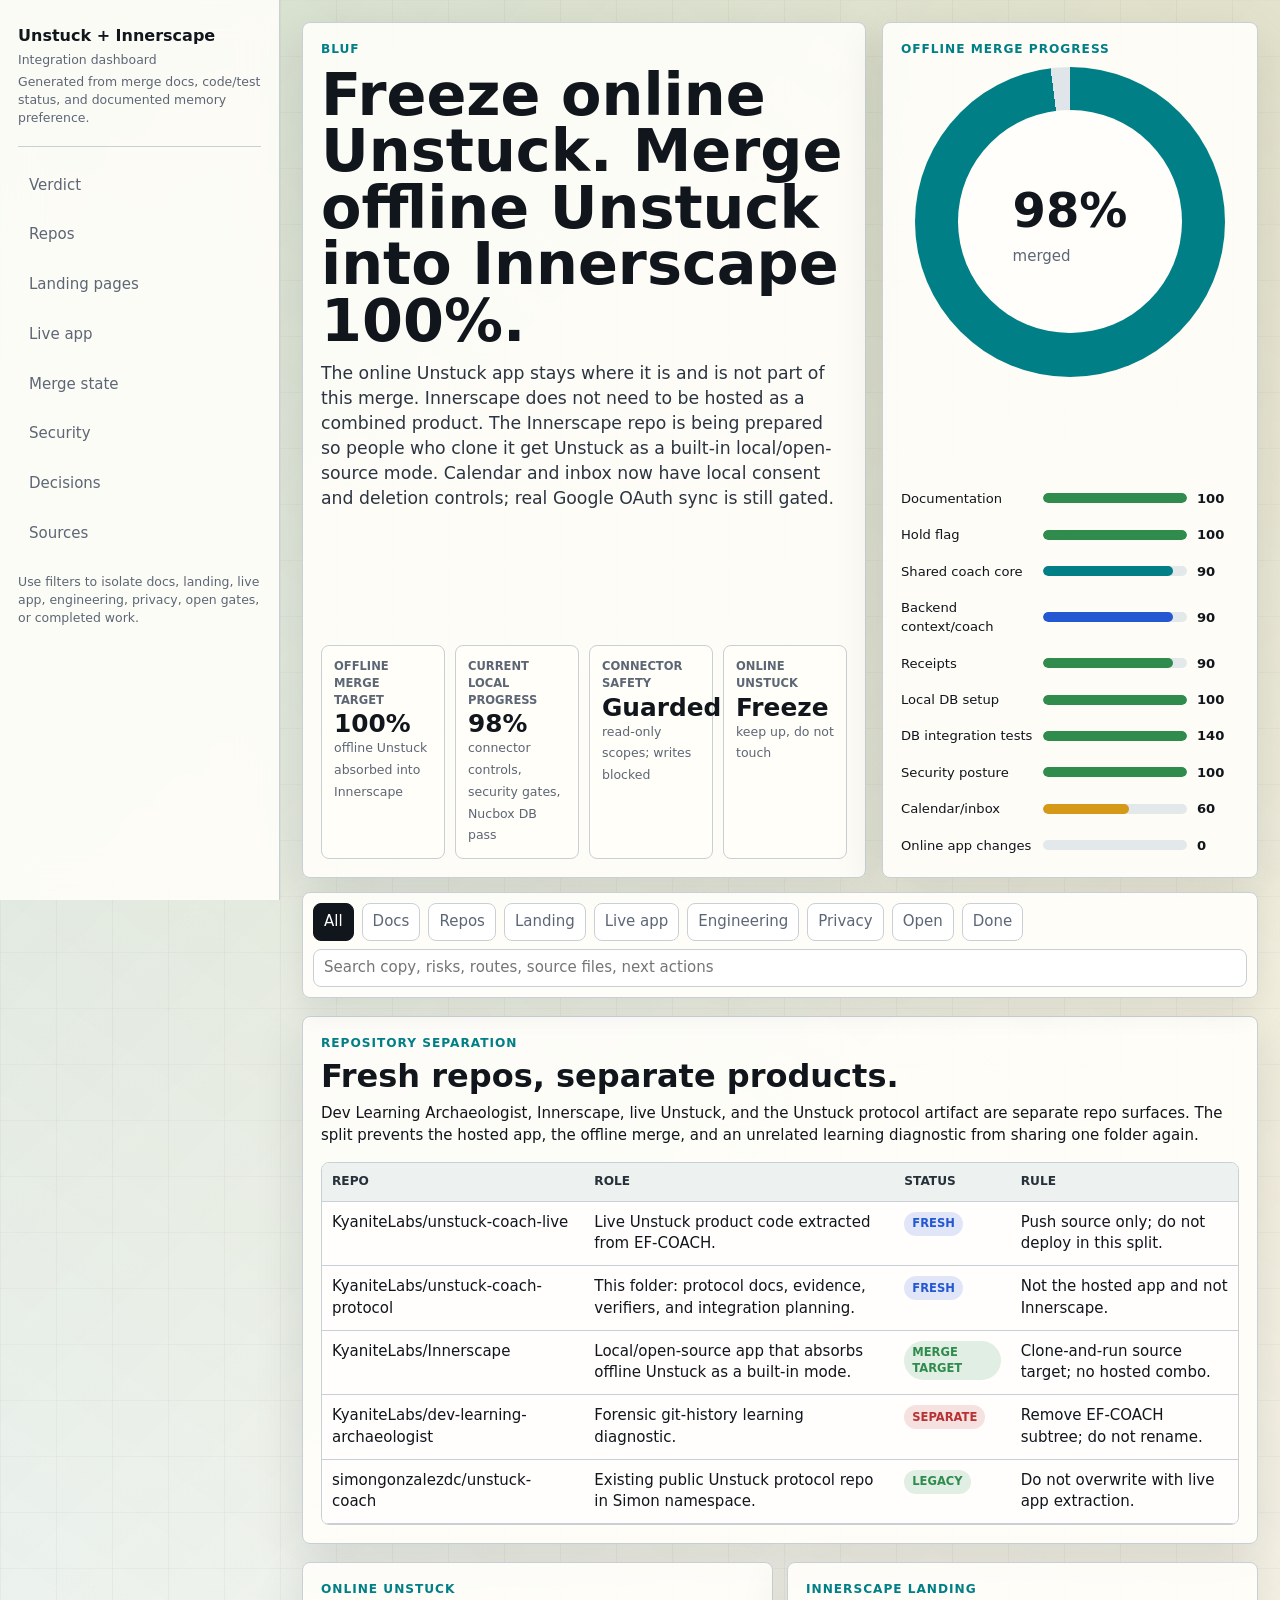
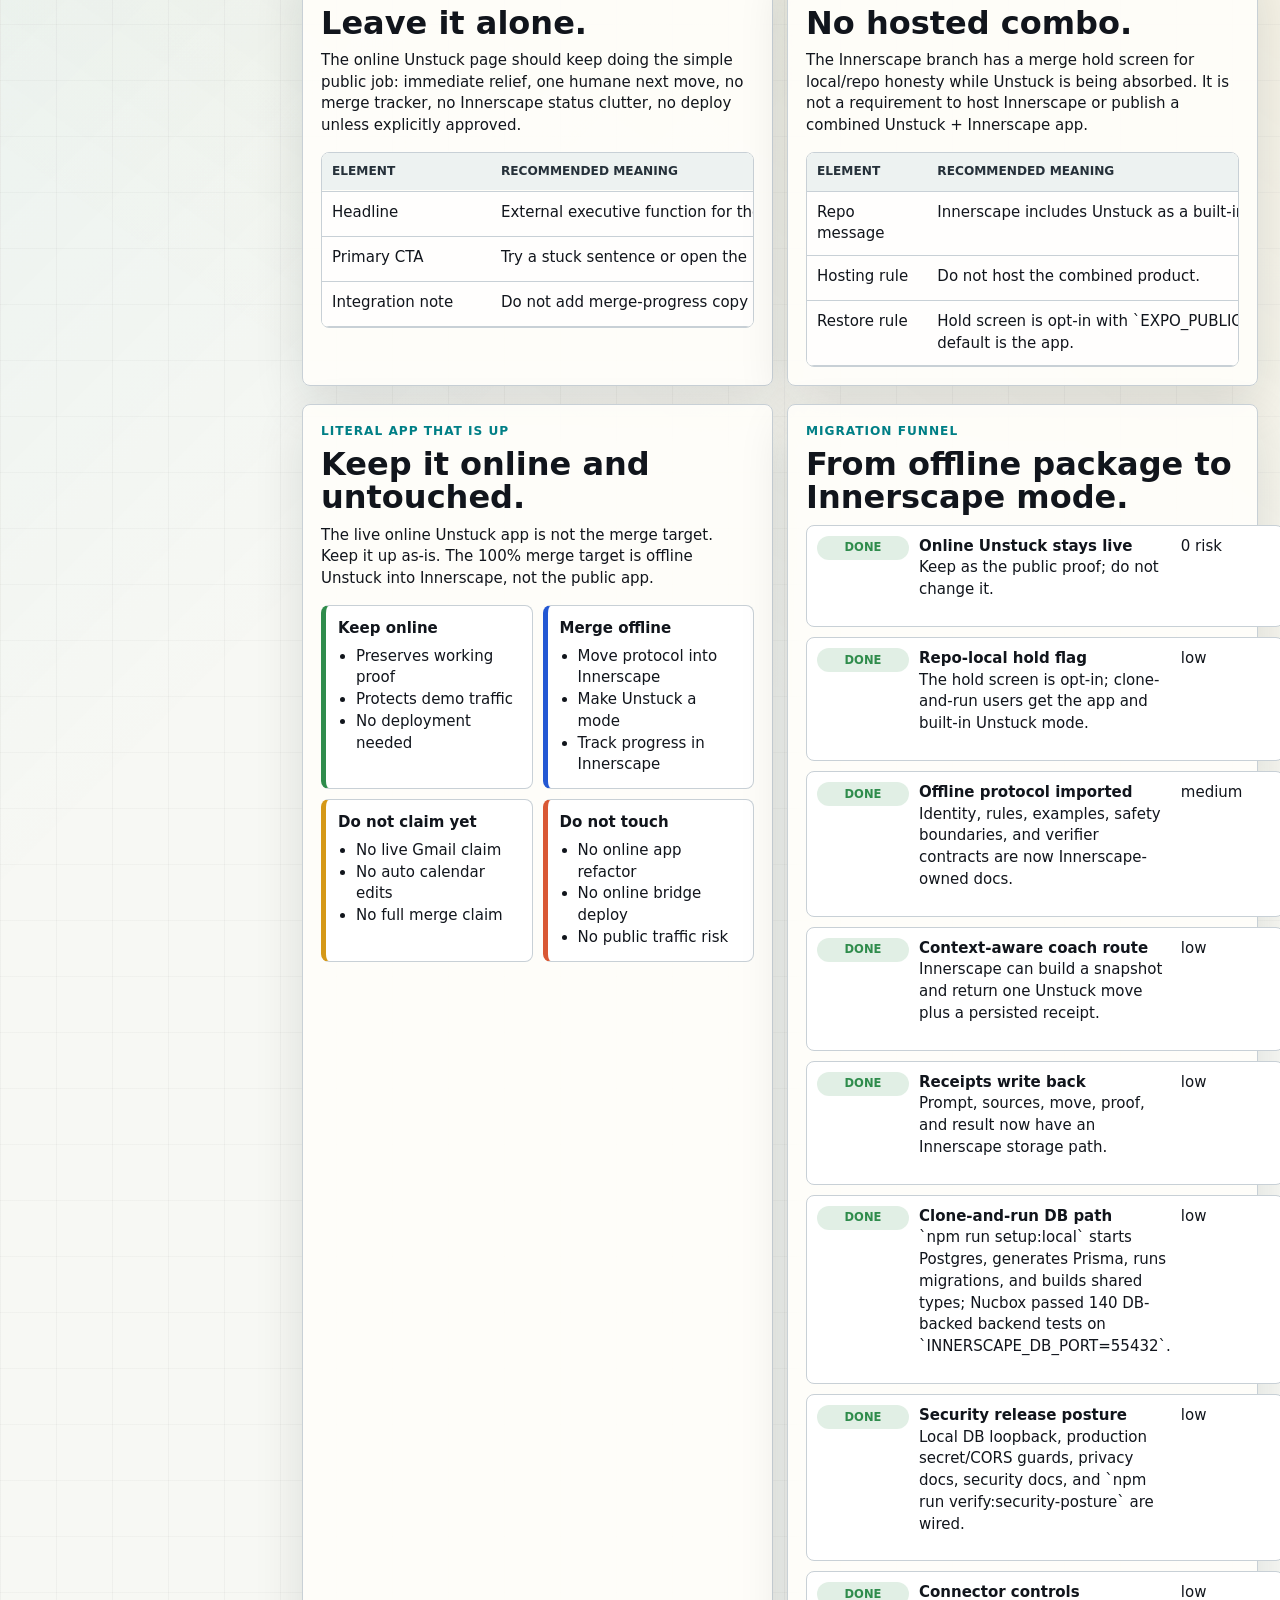
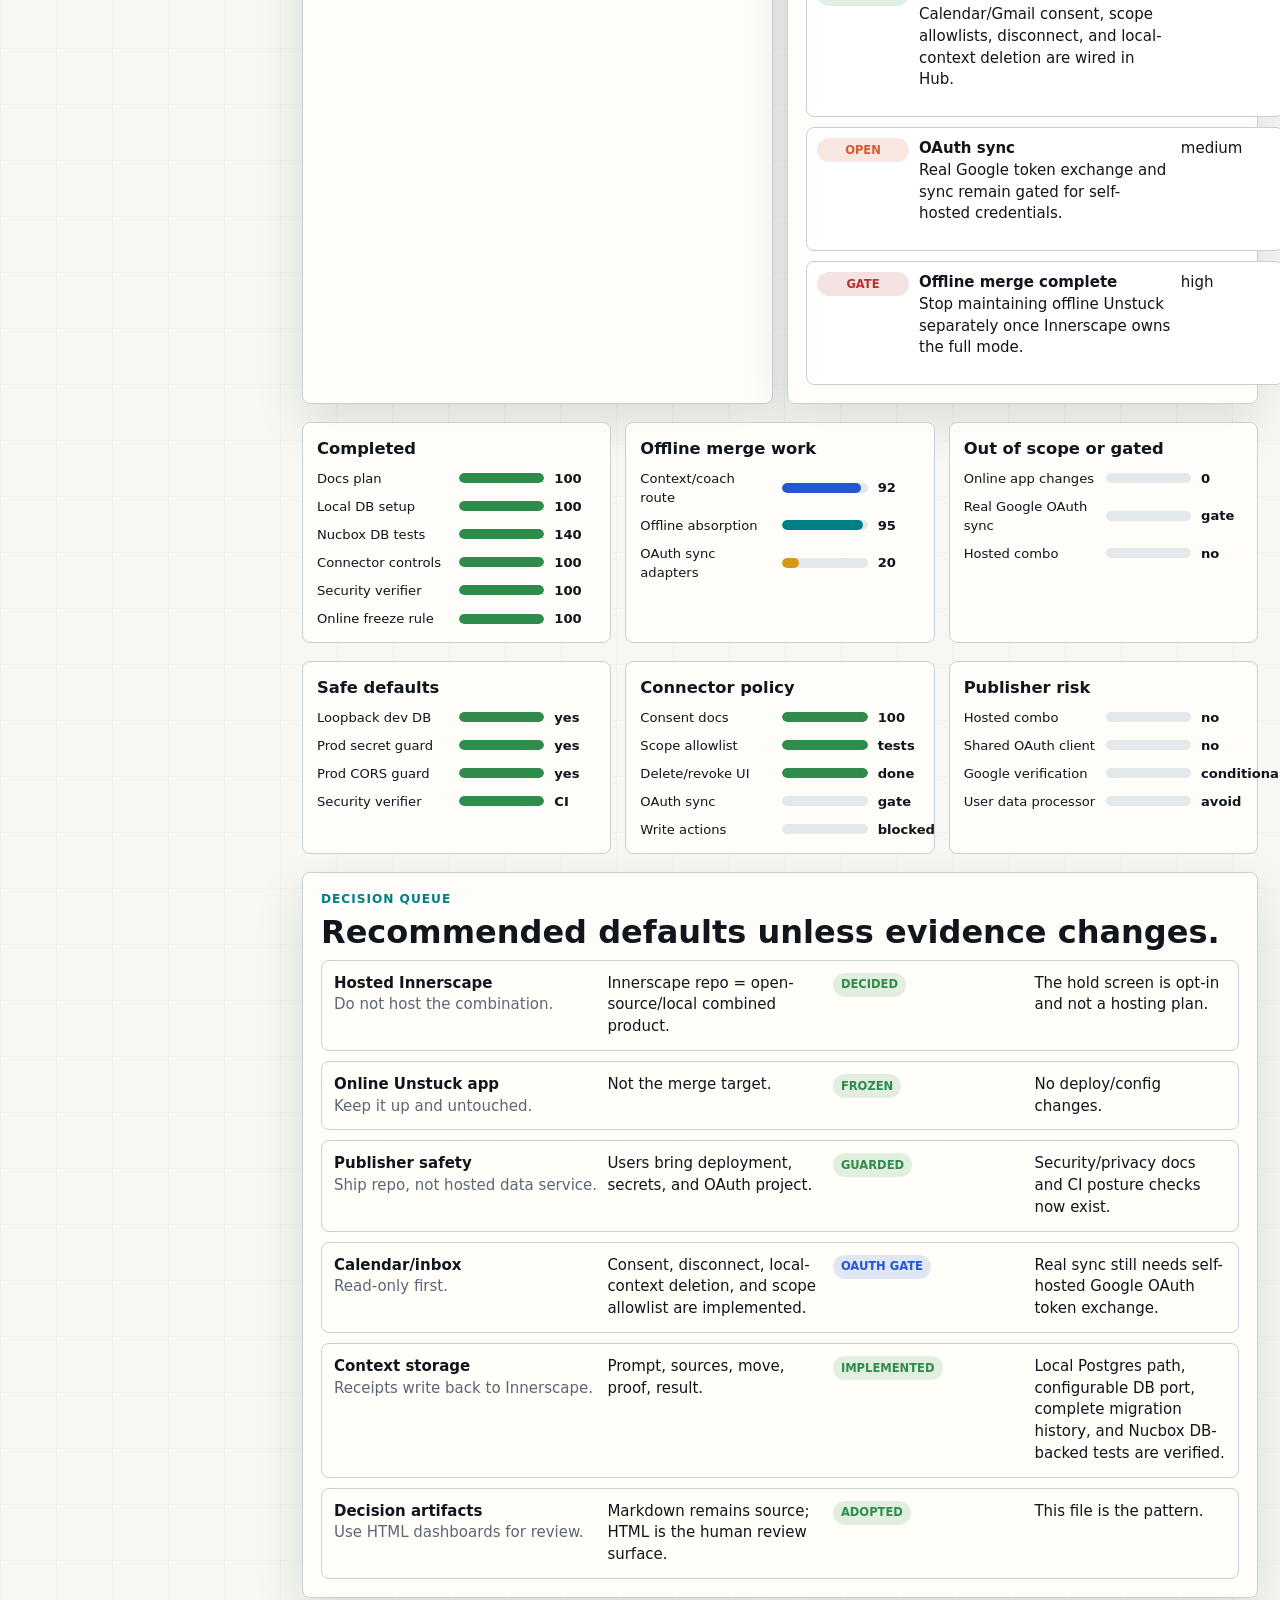
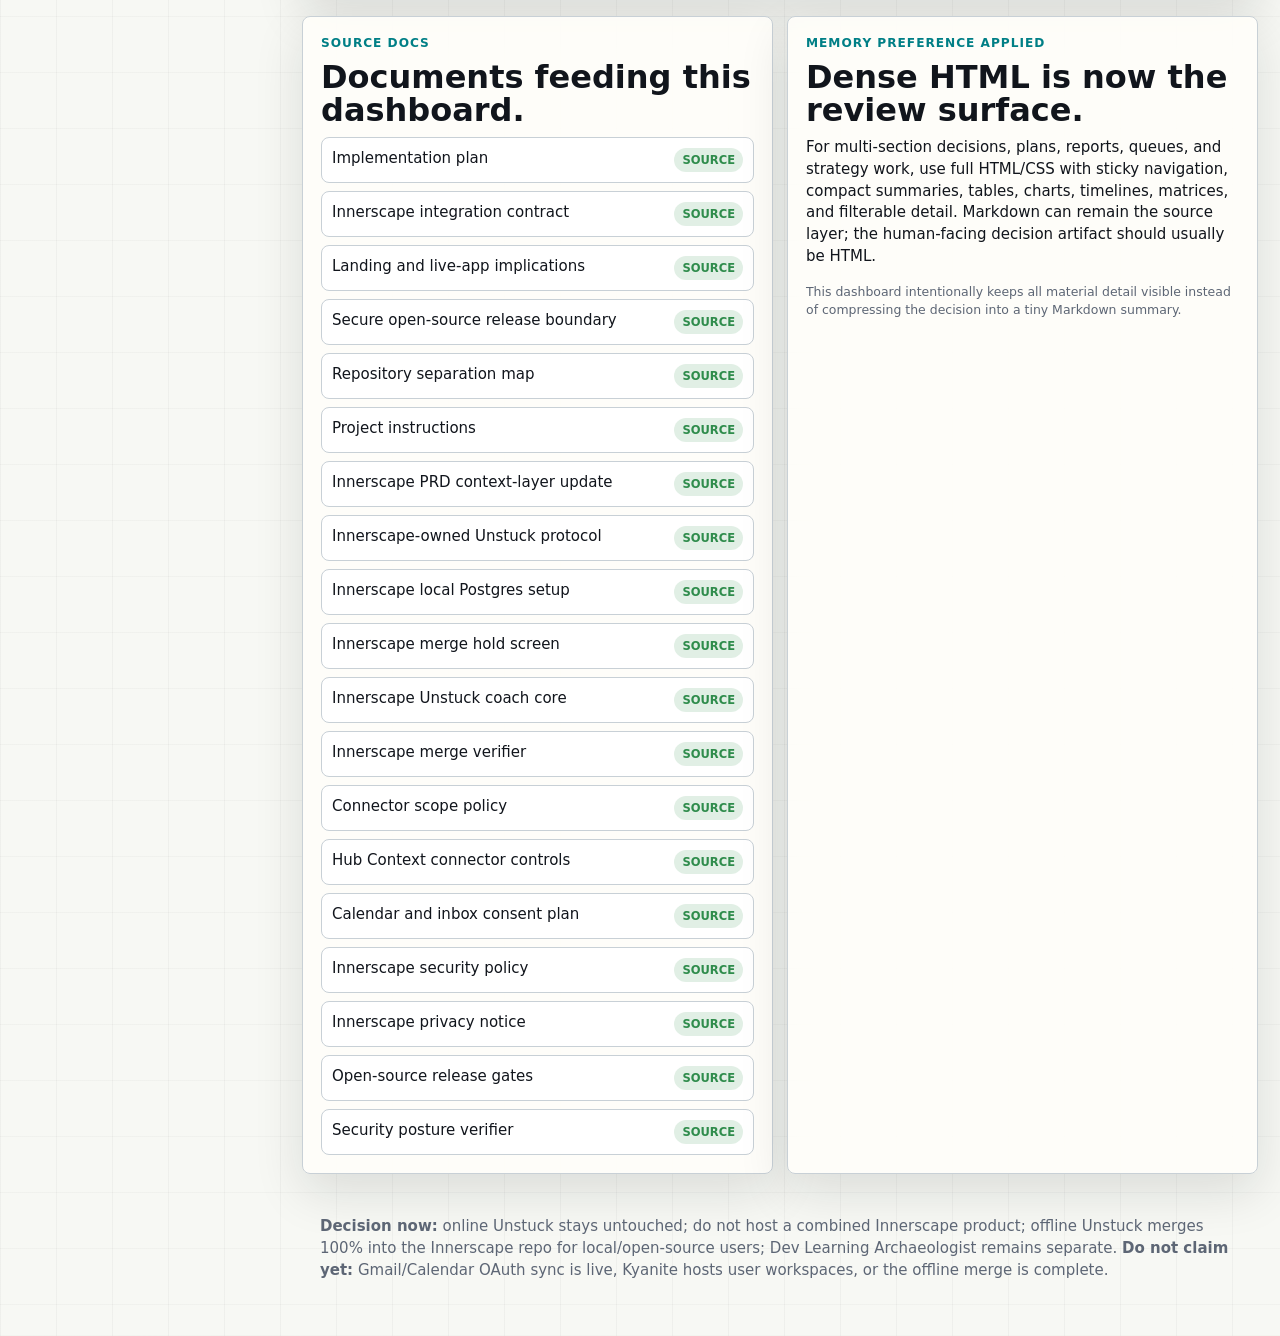
==== commit a81818a3: "docs: separate unstuck repository surfaces" ====
--- a/docs/integration-dashboard.html
+++ b/docs/integration-dashboard.html
@@ -570,6 +570,7 @@
         </div>
         <nav aria-label="Dashboard sections">
           <a href="#verdict">Verdict</a>
+          <a href="#repos">Repos</a>
           <a href="#landing">Landing pages</a>
           <a href="#live-app">Live app</a>
           <a href="#merge">Merge state</a>
@@ -621,6 +622,7 @@
         <div class="toolbar" aria-label="Dashboard filters">
           <button type="button" data-filter="all" aria-pressed="true">All</button>
           <button type="button" data-filter="docs" aria-pressed="false">Docs</button>
+          <button type="button" data-filter="repo" aria-pressed="false">Repos</button>
           <button type="button" data-filter="landing" aria-pressed="false">Landing</button>
           <button type="button" data-filter="live" aria-pressed="false">Live app</button>
           <button type="button" data-filter="engineering" aria-pressed="false">Engineering</button>
@@ -629,6 +631,24 @@
           <button type="button" data-filter="done" aria-pressed="false">Done</button>
           <input id="search" type="search" placeholder="Search copy, risks, routes, source files, next actions">
         </div>
+
+        <section id="repos" class="section panel" data-tags="repo docs product done open">
+          <p class="kicker">Repository separation</p>
+          <h2>Fresh repos, separate products.</h2>
+          <p>Dev Learning Archaeologist, Innerscape, live Unstuck, and the Unstuck protocol artifact are separate repo surfaces. The split prevents the hosted app, the offline merge, and an unrelated learning diagnostic from sharing one folder again.</p>
+          <div class="table-wrap">
+            <table>
+              <thead><tr><th>Repo</th><th>Role</th><th>Status</th><th>Rule</th></tr></thead>
+              <tbody>
+                <tr><td>KyaniteLabs/unstuck-coach-live</td><td>Live Unstuck product code extracted from EF-COACH.</td><td><span class="pill next">fresh</span></td><td>Push source only; do not deploy in this split.</td></tr>
+                <tr><td>KyaniteLabs/unstuck-coach-protocol</td><td>This folder: protocol docs, evidence, verifiers, and integration planning.</td><td><span class="pill next">fresh</span></td><td>Not the hosted app and not Innerscape.</td></tr>
+                <tr><td>KyaniteLabs/Innerscape</td><td>Local/open-source app that absorbs offline Unstuck as a built-in mode.</td><td><span class="pill done">merge target</span></td><td>Clone-and-run source target; no hosted combo.</td></tr>
+                <tr><td>KyaniteLabs/dev-learning-archaeologist</td><td>Forensic git-history learning diagnostic.</td><td><span class="pill blocked">separate</span></td><td>Remove EF-COACH subtree; do not rename.</td></tr>
+                <tr><td>simongonzalezdc/unstuck-coach</td><td>Existing public Unstuck protocol repo in Simon namespace.</td><td><span class="pill done">legacy</span></td><td>Do not overwrite with live app extraction.</td></tr>
+              </tbody>
+            </table>
+          </div>
+        </section>
 
         <section id="landing" class="section grid-2">
           <div class="panel" data-tags="landing product open docs">
@@ -729,6 +749,7 @@
               <a href="../reference/innerscape-integration.md"><span>Innerscape integration contract</span><span class="pill done">source</span></a>
               <a href="../reference/landing-live-app-implications.md"><span>Landing and live-app implications</span><span class="pill done">source</span></a>
               <a href="../reference/secure-open-source-release.md"><span>Secure open-source release boundary</span><span class="pill done">source</span></a>
+              <a href="./repository-separation.md"><span>Repository separation map</span><span class="pill done">source</span></a>
               <a href="../PROJECT_INSTRUCTIONS.md"><span>Project instructions</span><span class="pill done">source</span></a>
               <a href="file:///Users/simongonzalezdecruz/workspaces/kyanite-labs/Innerscape/.worktrees/codex-innerscape-unstuck-context/PRD.md"><span>Innerscape PRD context-layer update</span><span class="pill done">source</span></a>
               <a href="file:///Users/simongonzalezdecruz/workspaces/kyanite-labs/Innerscape/.worktrees/codex-innerscape-unstuck-context/docs/unstuck/README.md"><span>Innerscape-owned Unstuck protocol</span><span class="pill done">source</span></a>
@@ -755,7 +776,7 @@
         </section>
 
         <section class="foot" data-tags="docs">
-          <p><strong>Decision now:</strong> online Unstuck stays untouched; do not host a combined Innerscape product; offline Unstuck merges 100% into the Innerscape repo for local/open-source users. <strong>Do not claim yet:</strong> Gmail/Calendar OAuth sync is live, Kyanite hosts user workspaces, or the offline merge is complete.</p>
+          <p><strong>Decision now:</strong> online Unstuck stays untouched; do not host a combined Innerscape product; offline Unstuck merges 100% into the Innerscape repo for local/open-source users; Dev Learning Archaeologist remains separate. <strong>Do not claim yet:</strong> Gmail/Calendar OAuth sync is live, Kyanite hosts user workspaces, or the offline merge is complete.</p>
         </section>
       </main>
     </div>
